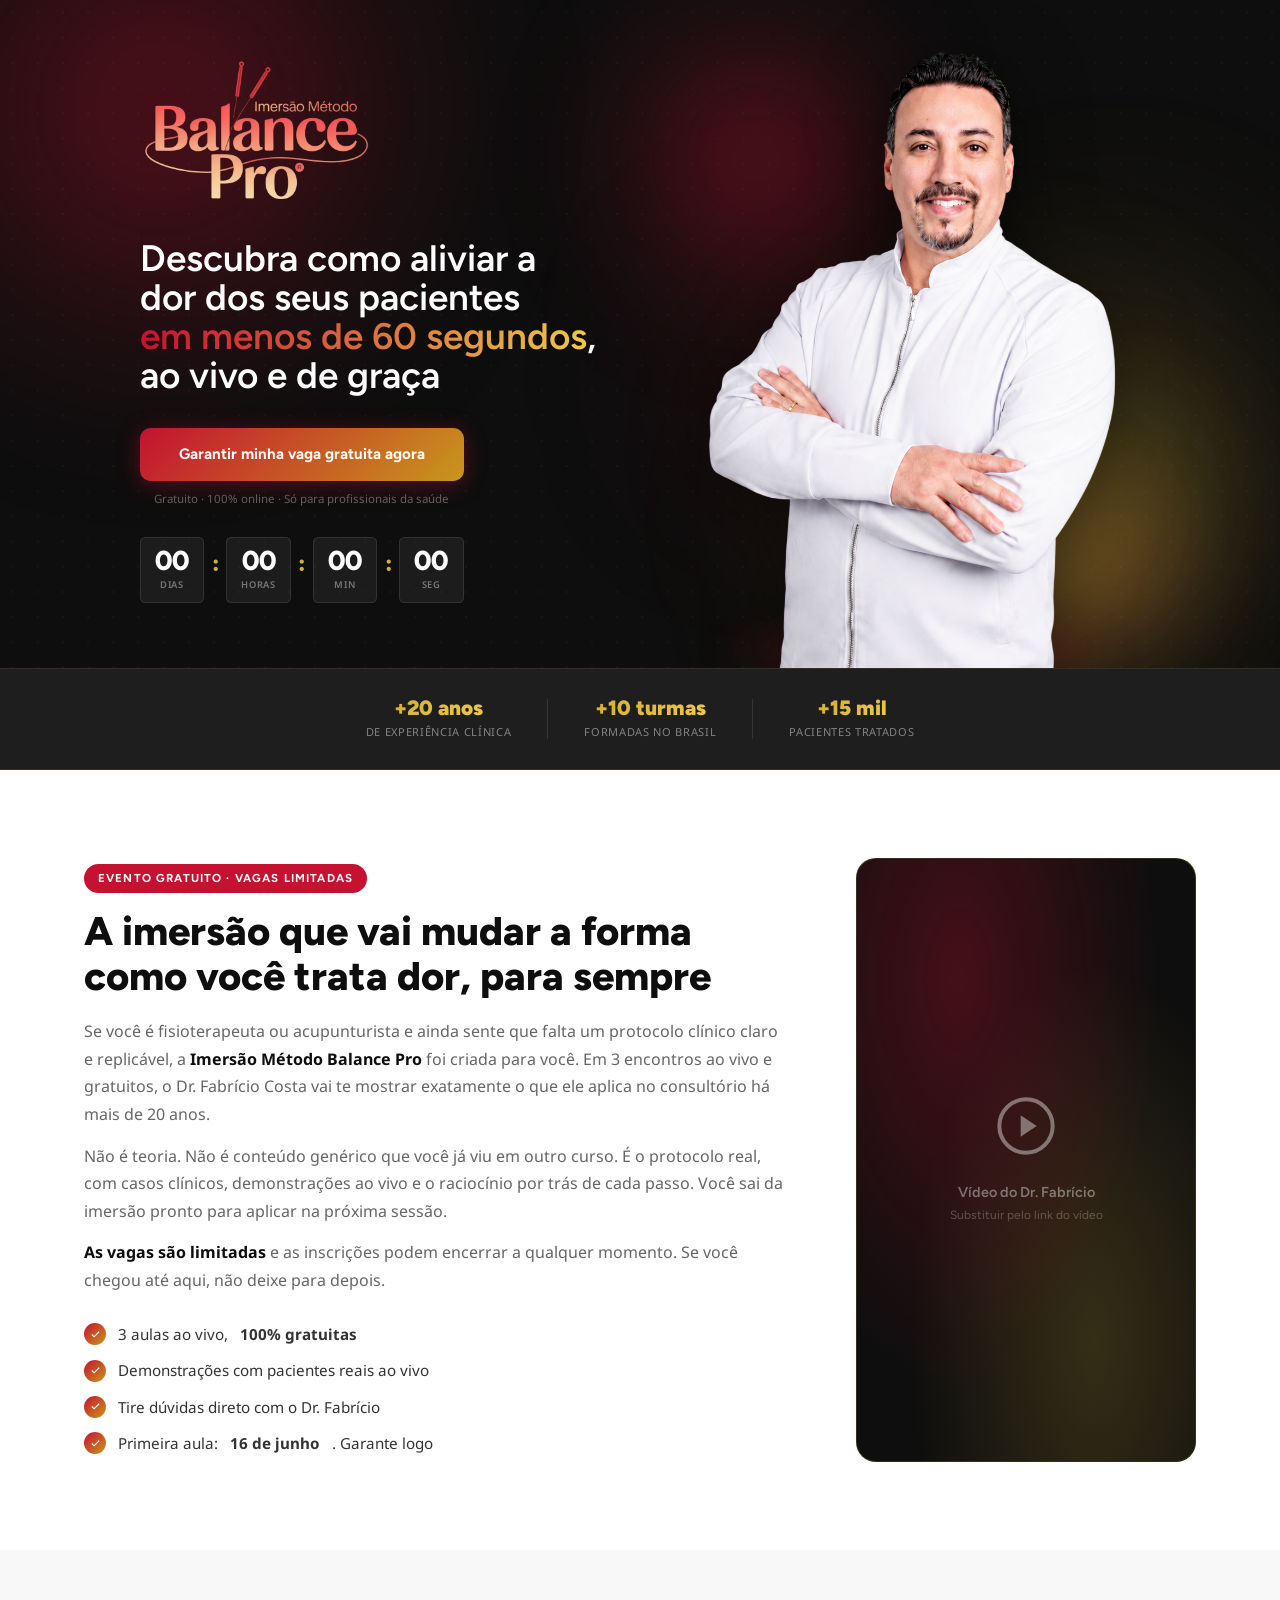
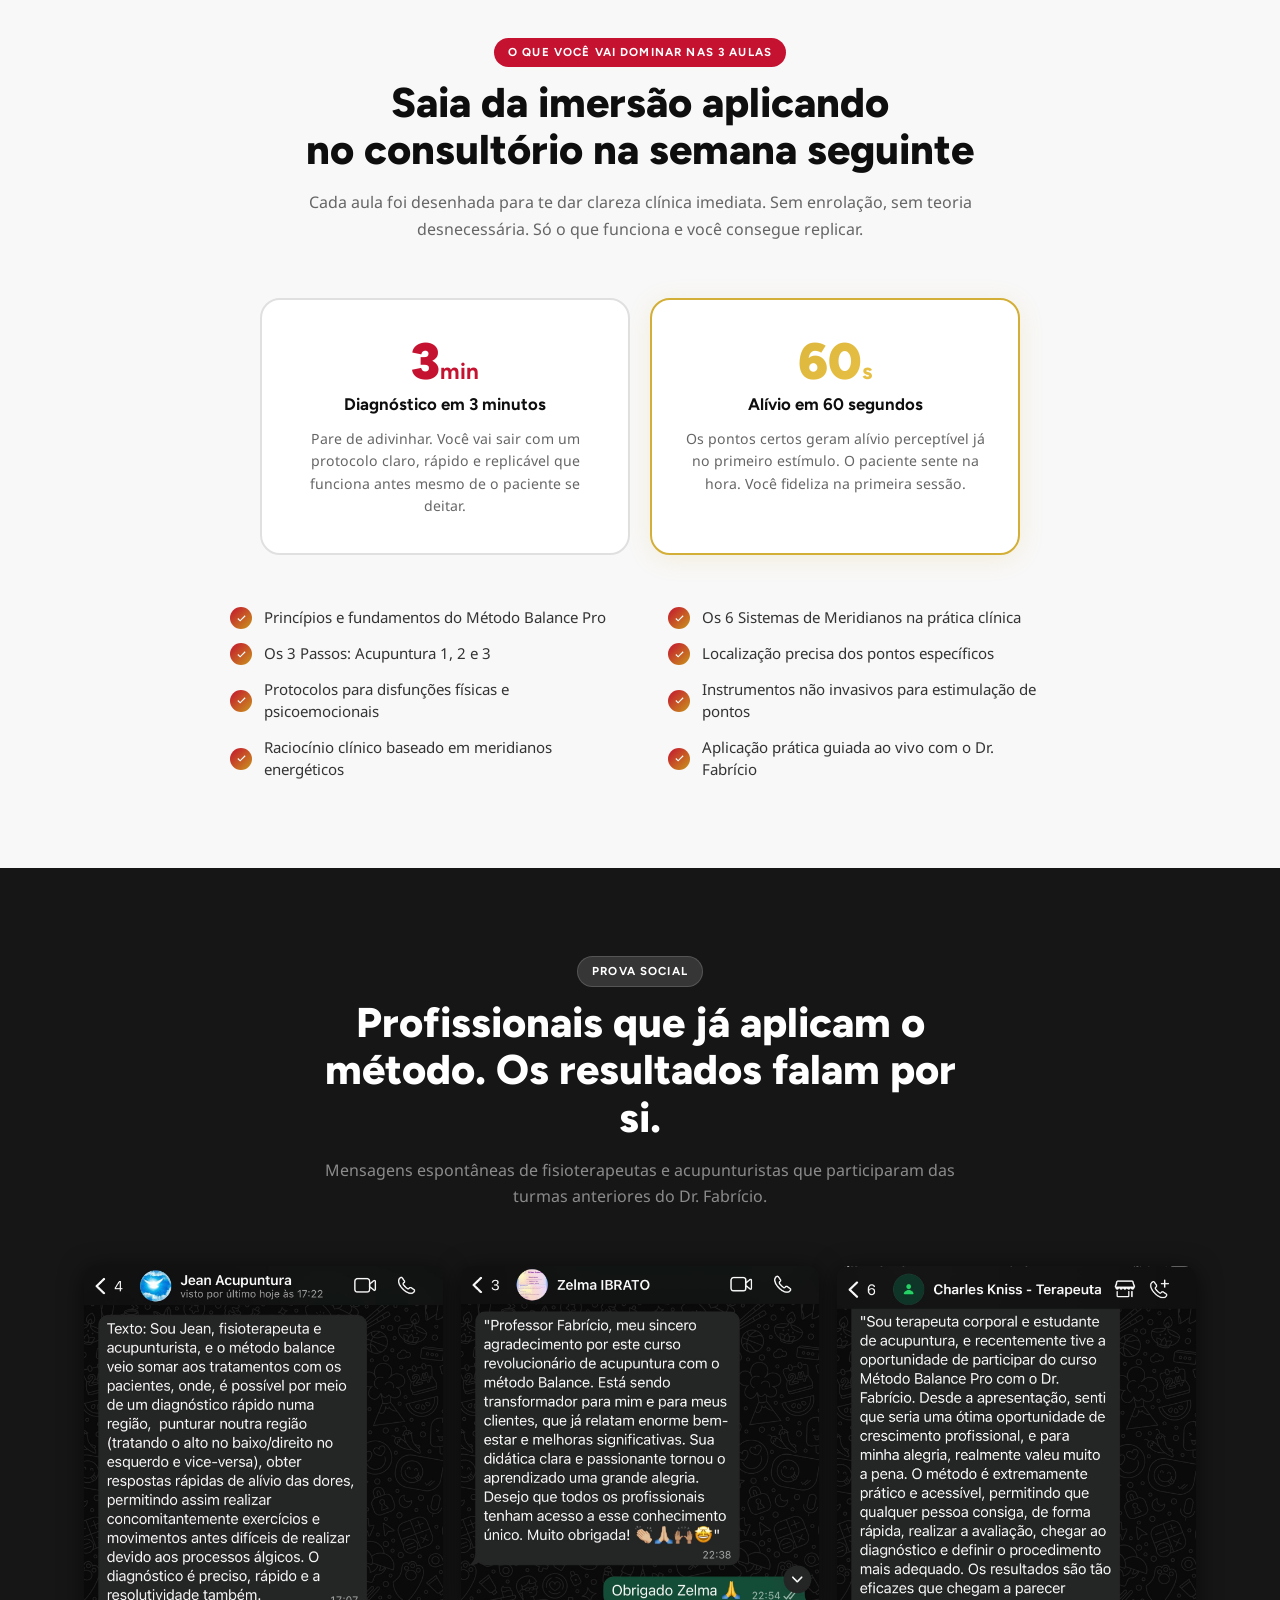
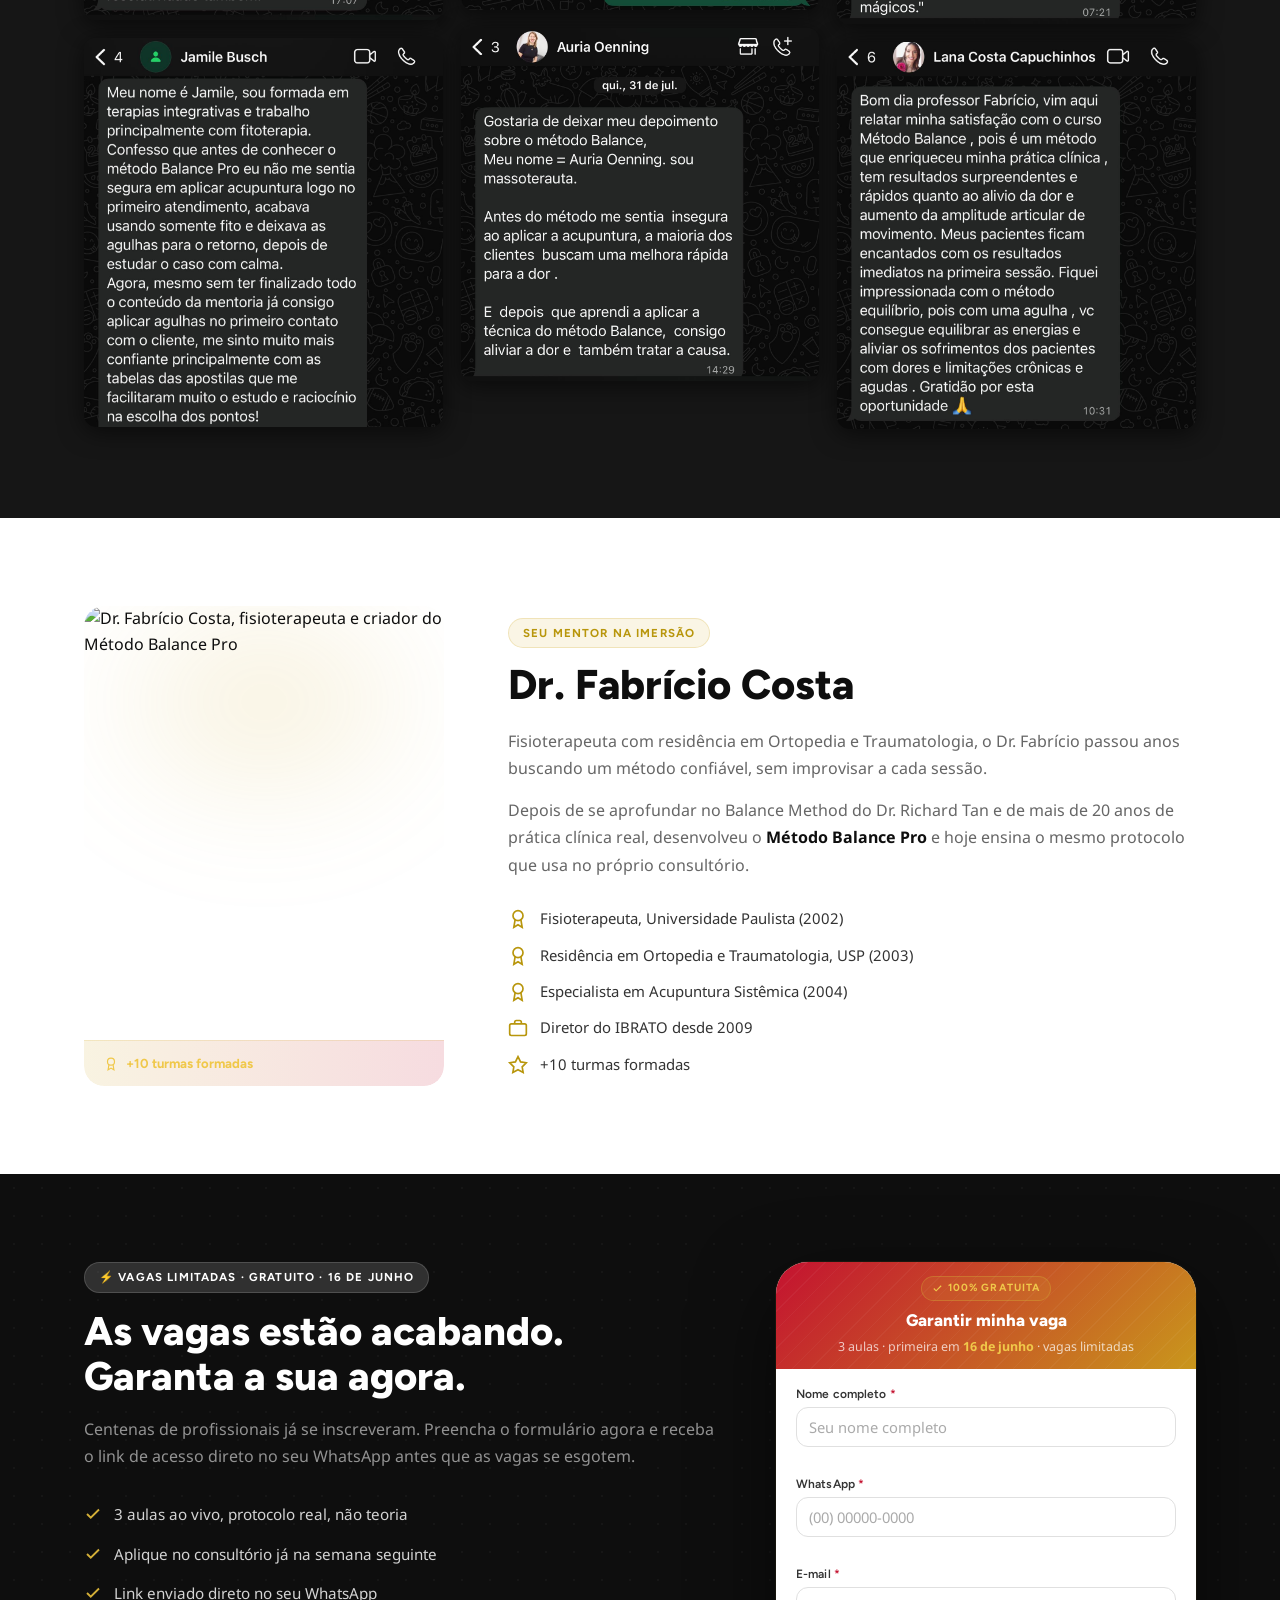
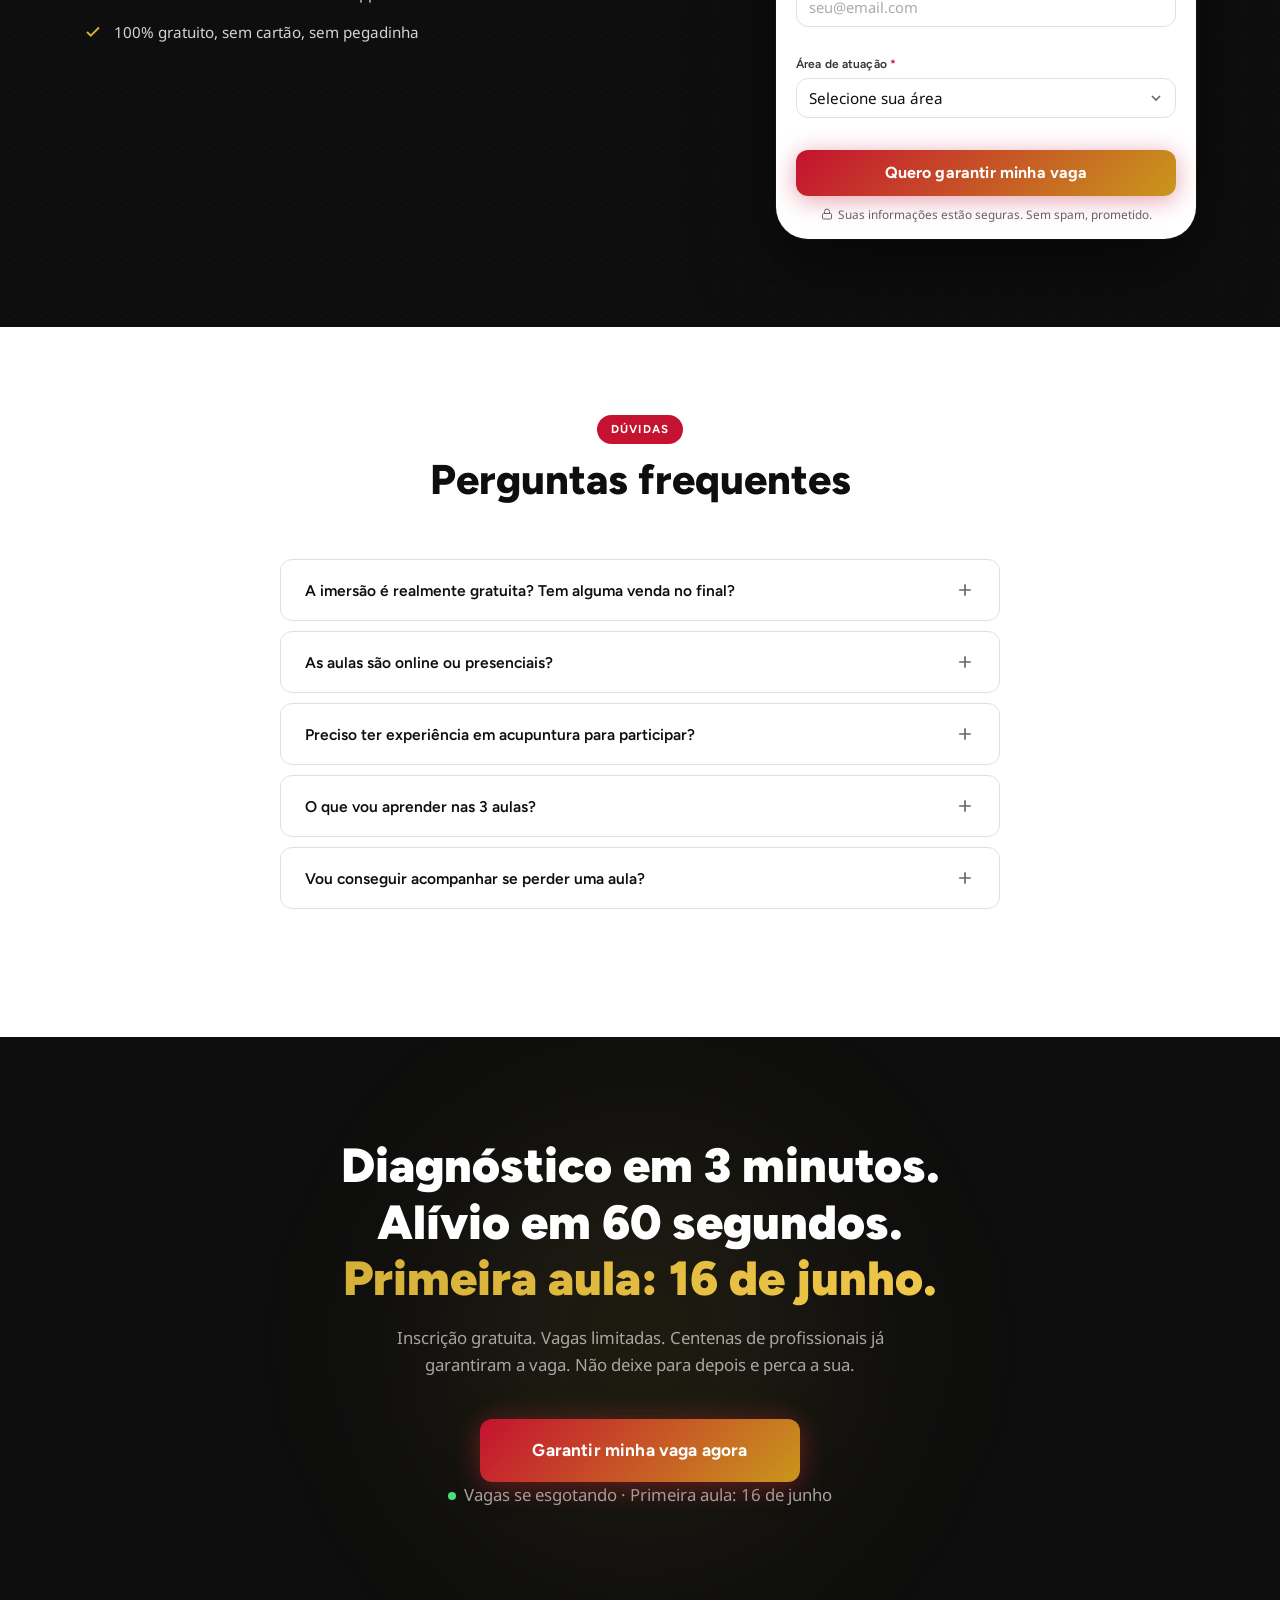
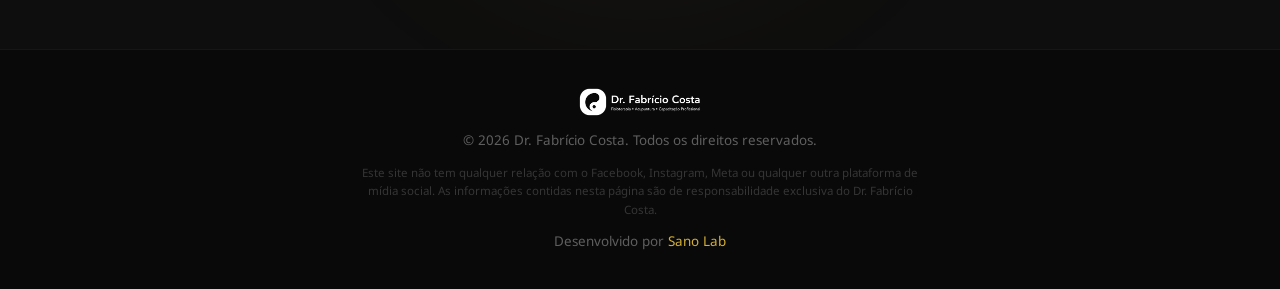
==== imersao.html @ e77707e8 "Adiciona LP da Imersão Método Balance Pro como página principal - imersao.html: LP de tráfego pago p" ====
<!DOCTYPE html>
<!-- Imersão Balance Pro — LP Tráfego Pago | Sano Lab -->
<html lang="pt-BR">
<head>
  <meta charset="UTF-8">
  <meta name="viewport" content="width=device-width, initial-scale=1.0">
  <meta name="robots" content="noindex, nofollow">
  <meta name="theme-color" content="#C41230">
  <meta name="description" content="Imersão gratuita com Dr. Fabrício Costa. 3 aulas ao vivo sobre o Método Balance Pro. Diagnóstico em 3 minutos, alívio em 60 segundos. Primeira aula: 16 de junho.">
  <link rel="icon" href="img/favicon.png" type="image/png">
  <link rel="preconnect" href="https://fonts.googleapis.com">
  <link rel="preconnect" href="https://fonts.gstatic.com" crossorigin>
  <link href="https://fonts.googleapis.com/css2?family=Figtree:ital,wght@0,300;0,400;0,500;0,600;0,700;0,800;0,900;1,800&family=Noto+Sans:wght@400;500;600&display=swap" rel="stylesheet">
  <title>Imersão Gratuita · Método Balance Pro · Dr. Fabrício Costa · A partir de 12 de Junho</title>
  <link rel="stylesheet" href="css/imersao.css">
</head>
<body>

  <a href="#im-main" class="im-skip">Pular para o conteúdo</a>

  <main id="im-main">

    <!-- ══════════════════════════════════════════
         HERO
    ══════════════════════════════════════════ -->
    <section class="im-hero" aria-label="Hero — Imersão Método Balance Pro">

      <!-- Fundo animado -->
      <div class="im-hero-blobs" aria-hidden="true">
        <div class="im-blob im-blob-red"></div>
        <div class="im-blob im-blob-gold"></div>
        <div class="im-blob im-blob-red2"></div>
        <div class="im-blob im-blob-gold2"></div>
        <div class="im-blob im-blob-spot"></div>
      </div>
      <div class="im-hero-grid" aria-hidden="true"></div>

      <div class="im-container im-hero-inner">

        <!-- ESQUERDA: Headline -->
        <div class="im-hero-content">

          <img src="img/logo-imersão.png" alt="Imersão Método Balance Pro" class="im-hero-logo">

          <h1 id="im-hero-title">
            Descubra como aliviar a dor dos seus pacientes <em>em menos de 60 segundos</em>, ao vivo e de graça
          </h1>

          <div class="im-hero-cta-group">
            <a href="#inscricao" class="im-btn-hero-cta">
              Garantir minha vaga gratuita agora
            </a>
            <p class="im-hero-microcopy">Gratuito · 100% online · Só para profissionais da saúde</p>

            <div class="im-countdown" aria-label="Contagem regressiva para a primeira aula">
<div class="im-countdown-inner">
              <div class="im-countdown-unit">
                <span class="im-countdown-num" id="cd-days">--</span>
                <span class="im-countdown-desc">dias</span>
              </div>
              <span class="im-countdown-sep" aria-hidden="true">:</span>
              <div class="im-countdown-unit">
                <span class="im-countdown-num" id="cd-hours">--</span>
                <span class="im-countdown-desc">horas</span>
              </div>
              <span class="im-countdown-sep" aria-hidden="true">:</span>
              <div class="im-countdown-unit">
                <span class="im-countdown-num" id="cd-mins">--</span>
                <span class="im-countdown-desc">min</span>
              </div>
              <span class="im-countdown-sep" aria-hidden="true">:</span>
              <div class="im-countdown-unit">
                <span class="im-countdown-num" id="cd-secs">--</span>
                <span class="im-countdown-desc">seg</span>
              </div>
            </div>
          </div>
          </div><!-- /im-hero-cta-group -->

        </div>

        <!-- DIREITA: Foto + Formulário -->
        <div class="im-hero-right">

          <div class="im-hero-cutout-wrap" aria-hidden="true">
            <div class="im-photo-orb im-photo-orb-red"></div>
            <div class="im-photo-orb im-photo-orb-gold"></div>
            <img src="img/fabricio-cutout.png" alt="" class="im-hero-cutout">
          </div>

        </div>
        <!-- /im-hero-right -->

      </div>
    </section>

    <!-- ══════════════════════════════════════════
         BARRA DE CREDENCIAIS
    ══════════════════════════════════════════ -->
    <div class="im-trust-bar" aria-label="Números do Dr. Fabrício Costa">
      <div class="im-container im-trust-inner">
        <div class="im-trust-item">
          <strong>+20 anos</strong>
          <span>de experiência clínica</span>
        </div>
        <div class="im-trust-sep" aria-hidden="true"></div>
        <div class="im-trust-item">
          <strong>+10 turmas</strong>
          <span>formadas no Brasil</span>
        </div>
        <div class="im-trust-sep" aria-hidden="true"></div>
        <div class="im-trust-item">
          <strong>+15 mil</strong>
          <span>pacientes tratados</span>
        </div>
      </div>
    </div>

    <!-- ══════════════════════════════════════════
         O QUE É A IMERSÃO
    ══════════════════════════════════════════ -->
    <section class="im-section im-about" aria-labelledby="im-about-title">
      <div class="im-container im-about-inner">

        <div class="im-about-text">
          <span class="im-tag im-tag-red">Evento gratuito · Vagas limitadas</span>
          <h2 id="im-about-title">A imersão que vai mudar a forma como você trata dor, para sempre</h2>
          <p>Se você é fisioterapeuta ou acupunturista e ainda sente que falta um protocolo clínico claro e replicável, a <strong>Imersão Método Balance Pro</strong> foi criada para você. Em 3 encontros ao vivo e gratuitos, o Dr. Fabrício Costa vai te mostrar exatamente o que ele aplica no consultório há mais de 20 anos.</p>
          <p>Não é teoria. Não é conteúdo genérico que você já viu em outro curso. É o protocolo real, com casos clínicos, demonstrações ao vivo e o raciocínio por trás de cada passo. Você sai da imersão pronto para aplicar na próxima sessão.</p>
          <p><strong>As vagas são limitadas</strong> e as inscrições podem encerrar a qualquer momento. Se você chegou até aqui, não deixe para depois.</p>

          <ul class="im-about-bullets">
            <li>
              <span class="im-check" aria-hidden="true"><svg viewBox="0 0 24 24" fill="none" stroke-width="2.5"><polyline points="20 6 9 17 4 12"/></svg></span>
              3 aulas ao vivo, <strong>100% gratuitas</strong>
            </li>
            <li>
              <span class="im-check" aria-hidden="true"><svg viewBox="0 0 24 24" fill="none" stroke-width="2.5"><polyline points="20 6 9 17 4 12"/></svg></span>
              Demonstrações com pacientes reais ao vivo
            </li>
            <li>
              <span class="im-check" aria-hidden="true"><svg viewBox="0 0 24 24" fill="none" stroke-width="2.5"><polyline points="20 6 9 17 4 12"/></svg></span>
              Tire dúvidas direto com o Dr. Fabrício
            </li>
            <li>
              <span class="im-check" aria-hidden="true"><svg viewBox="0 0 24 24" fill="none" stroke-width="2.5"><polyline points="20 6 9 17 4 12"/></svg></span>
              Primeira aula: <strong>16 de junho</strong>. Garante logo
            </li>
          </ul>
        </div>

        <div class="im-about-video-wrap">
          <div class="im-video-placeholder" aria-label="Vídeo de apresentação do Dr. Fabrício Costa">
            <div class="im-video-inner">
              <div class="im-video-icon" aria-hidden="true">
                <svg viewBox="0 0 24 24" fill="none" stroke="currentColor" stroke-width="1.5"><circle cx="12" cy="12" r="10"/><polygon points="10 8 16 12 10 16 10 8" fill="currentColor" stroke="none"/></svg>
              </div>
              <p class="im-video-label">Vídeo do Dr. Fabrício<br><span>Substituir pelo link do vídeo</span></p>
            </div>
          </div>
        </div>

      </div>
    </section>

    <!-- ══════════════════════════════════════════
         O QUE VOCÊ VAI APRENDER
    ══════════════════════════════════════════ -->
    <section class="im-section im-what" aria-labelledby="im-what-title">
      <div class="im-container">
        <div class="im-section-header">
          <span class="im-tag im-tag-red">O que você vai dominar nas 3 aulas</span>
          <h2 id="im-what-title">Saia da imersão aplicando<br>no consultório na semana seguinte</h2>
          <p>Cada aula foi desenhada para te dar clareza clínica imediata. Sem enrolação, sem teoria desnecessária. Só o que funciona e você consegue replicar.</p>
        </div>

        <div class="im-what-grid">
          <div class="im-what-card">
            <div class="im-what-num" aria-hidden="true">3<small>min</small></div>
            <h3>Diagnóstico em 3 minutos</h3>
            <p>Pare de adivinhar. Você vai sair com um protocolo claro, rápido e replicável que funciona antes mesmo de o paciente se deitar.</p>
          </div>
          <div class="im-what-card im-what-card-gold">
            <div class="im-what-num" aria-hidden="true">60<small>s</small></div>
            <h3>Alívio em 60 segundos</h3>
            <p>Os pontos certos geram alívio perceptível já no primeiro estímulo. O paciente sente na hora. Você fideliza na primeira sessão.</p>
          </div>
        </div>

        <ul class="im-what-list" aria-label="Tópicos da imersão">
          <li><span class="im-check" aria-hidden="true"><svg viewBox="0 0 24 24" fill="none" stroke-width="2.5"><polyline points="20 6 9 17 4 12"/></svg></span>Princípios e fundamentos do Método Balance Pro</li>
          <li><span class="im-check" aria-hidden="true"><svg viewBox="0 0 24 24" fill="none" stroke-width="2.5"><polyline points="20 6 9 17 4 12"/></svg></span>Os 6 Sistemas de Meridianos na prática clínica</li>
          <li><span class="im-check" aria-hidden="true"><svg viewBox="0 0 24 24" fill="none" stroke-width="2.5"><polyline points="20 6 9 17 4 12"/></svg></span>Os 3 Passos: Acupuntura 1, 2 e 3</li>
          <li><span class="im-check" aria-hidden="true"><svg viewBox="0 0 24 24" fill="none" stroke-width="2.5"><polyline points="20 6 9 17 4 12"/></svg></span>Localização precisa dos pontos específicos</li>
          <li><span class="im-check" aria-hidden="true"><svg viewBox="0 0 24 24" fill="none" stroke-width="2.5"><polyline points="20 6 9 17 4 12"/></svg></span>Protocolos para disfunções físicas e psicoemocionais</li>
          <li><span class="im-check" aria-hidden="true"><svg viewBox="0 0 24 24" fill="none" stroke-width="2.5"><polyline points="20 6 9 17 4 12"/></svg></span>Instrumentos não invasivos para estimulação de pontos</li>
          <li><span class="im-check" aria-hidden="true"><svg viewBox="0 0 24 24" fill="none" stroke-width="2.5"><polyline points="20 6 9 17 4 12"/></svg></span>Raciocínio clínico baseado em meridianos energéticos</li>
          <li><span class="im-check" aria-hidden="true"><svg viewBox="0 0 24 24" fill="none" stroke-width="2.5"><polyline points="20 6 9 17 4 12"/></svg></span>Aplicação prática guiada ao vivo com o Dr. Fabrício</li>
        </ul>
      </div>
    </section>

    <!-- ══════════════════════════════════════════
         DEPOIMENTOS WHATSAPP
    ══════════════════════════════════════════ -->
    <section class="im-section im-depos" aria-labelledby="im-depos-title">
      <div class="im-container">
        <div class="im-section-header">
          <span class="im-tag im-tag-white">Prova social</span>
          <h2 id="im-depos-title">Profissionais que já aplicam o método. Os resultados falam por si.</h2>
          <p>Mensagens espontâneas de fisioterapeutas e acupunturistas que participaram das turmas anteriores do Dr. Fabrício.</p>
        </div>

        <div class="im-depos-grid">
          <img src="depoimentos/WhatsApp%20Image%202026-04-30%20at%2001.19.04.jpeg"        alt="Depoimento de aluno do Método Balance Pro" loading="lazy">
          <img src="depoimentos/WhatsApp%20Image%202026-04-30%20at%2001.19.05.jpeg"        alt="Depoimento de aluno do Método Balance Pro" loading="lazy">
          <img src="depoimentos/WhatsApp%20Image%202026-04-30%20at%2001.19.05%20(2).jpeg" alt="Depoimento de aluno do Método Balance Pro" loading="lazy">
          <img src="depoimentos/WhatsApp%20Image%202026-04-30%20at%2001.19.06%20(1).jpeg" alt="Depoimento de aluno do Método Balance Pro" loading="lazy">
          <img src="depoimentos/WhatsApp%20Image%202026-04-30%20at%2001.19.06.jpeg"        alt="Depoimento de aluno do Método Balance Pro" loading="lazy">
          <img src="depoimentos/WhatsApp%20Image%202026-04-30%20at%2001.19.05%20(3).jpeg" alt="Depoimento de aluno do Método Balance Pro" loading="lazy">
        </div>
      </div>
    </section>

    <!-- ══════════════════════════════════════════
         MENTOR
    ══════════════════════════════════════════ -->
    <section class="im-section im-mentor" aria-labelledby="im-mentor-title">
      <div class="im-container im-mentor-inner">

        <div class="im-mentor-img-wrap">
          <div class="im-mentor-orb" aria-hidden="true"></div>
          <img src="img/sobre2.jpg" alt="Dr. Fabrício Costa, fisioterapeuta e criador do Método Balance Pro" loading="lazy" class="im-mentor-img">
          <div class="im-mentor-img-badge">
            <svg width="14" height="14" viewBox="0 0 24 24" fill="none" stroke="currentColor" stroke-width="2" aria-hidden="true"><circle cx="12" cy="8" r="6"/><path d="M15.477 12.89L17 22l-5-3-5 3 1.523-9.11"/></svg>
            +10 turmas formadas
          </div>
        </div>

        <div class="im-mentor-content">
          <span class="im-tag im-tag-gold">Seu mentor na imersão</span>
          <h2 id="im-mentor-title">Dr. Fabrício Costa</h2>
          <p>Fisioterapeuta com residência em Ortopedia e Traumatologia, o Dr. Fabrício passou anos buscando um método confiável, sem improvisar a cada sessão.</p>
          <p>Depois de se aprofundar no Balance Method do Dr. Richard Tan e de mais de 20 anos de prática clínica real, desenvolveu o <strong>Método Balance Pro</strong> e hoje ensina o mesmo protocolo que usa no próprio consultório.</p>

          <ul class="im-creds">
            <li>
              <svg viewBox="0 0 24 24" fill="none" stroke-width="2" aria-hidden="true"><circle cx="12" cy="8" r="6"/><path d="M15.477 12.89L17 22l-5-3-5 3 1.523-9.11"/></svg>
              Fisioterapeuta, Universidade Paulista (2002)
            </li>
            <li>
              <svg viewBox="0 0 24 24" fill="none" stroke-width="2" aria-hidden="true"><circle cx="12" cy="8" r="6"/><path d="M15.477 12.89L17 22l-5-3-5 3 1.523-9.11"/></svg>
              Residência em Ortopedia e Traumatologia, USP (2003)
            </li>
            <li>
              <svg viewBox="0 0 24 24" fill="none" stroke-width="2" aria-hidden="true"><circle cx="12" cy="8" r="6"/><path d="M15.477 12.89L17 22l-5-3-5 3 1.523-9.11"/></svg>
              Especialista em Acupuntura Sistêmica (2004)
            </li>
            <li>
              <svg viewBox="0 0 24 24" fill="none" stroke-width="2" aria-hidden="true"><rect x="2" y="7" width="20" height="14" rx="2"/><path d="M16 7V5a2 2 0 0 0-2-2h-4a2 2 0 0 0-2 2v2"/></svg>
              Diretor do IBRATO desde 2009
            </li>
            <li>
              <svg viewBox="0 0 24 24" fill="none" stroke-width="2" aria-hidden="true"><polygon points="12 2 15.09 8.26 22 9.27 17 14.14 18.18 21.02 12 17.77 5.82 21.02 7 14.14 2 9.27 8.91 8.26 12 2"/></svg>
              +10 turmas formadas
            </li>
          </ul>
        </div>
      </div>
    </section>

    <!-- ══════════════════════════════════════════
         FORMULÁRIO REPETIDO
    ══════════════════════════════════════════ -->
    <section class="im-section im-form-repeat" aria-labelledby="im-form2-title" id="inscricao">
      <div class="im-container im-form-repeat-inner">

        <div class="im-form-repeat-content">
          <span class="im-tag im-tag-white">⚡ Vagas limitadas · Gratuito · 16 de junho</span>
          <h2 id="im-form2-title">As vagas estão acabando. Garanta a sua agora.</h2>
          <p>Centenas de profissionais já se inscreveram. Preencha o formulário agora e receba o link de acesso direto no seu WhatsApp antes que as vagas se esgotem.</p>
          <ul class="im-repeat-bullets">
            <li>
              <svg viewBox="0 0 24 24" fill="none" stroke-width="2.5" aria-hidden="true"><polyline points="20 6 9 17 4 12"/></svg>
              3 aulas ao vivo, protocolo real, não teoria
            </li>
            <li>
              <svg viewBox="0 0 24 24" fill="none" stroke-width="2.5" aria-hidden="true"><polyline points="20 6 9 17 4 12"/></svg>
              Aplique no consultório já na semana seguinte
            </li>
            <li>
              <svg viewBox="0 0 24 24" fill="none" stroke-width="2.5" aria-hidden="true"><polyline points="20 6 9 17 4 12"/></svg>
              Link enviado direto no seu WhatsApp
            </li>
            <li>
              <svg viewBox="0 0 24 24" fill="none" stroke-width="2.5" aria-hidden="true"><polyline points="20 6 9 17 4 12"/></svg>
              100% gratuito, sem cartão, sem pegadinha
            </li>
          </ul>
        </div>

        <div class="im-form-wrap">
          <div class="im-form-card">
            <div class="im-form-card-header">
              <div class="im-form-card-ornament" aria-hidden="true"></div>
              <div class="im-free-badge">
                <svg width="11" height="11" viewBox="0 0 24 24" fill="none" stroke="currentColor" stroke-width="2.5" aria-hidden="true"><polyline points="20 6 9 17 4 12"/></svg>
                100% gratuita
              </div>
              <h2>Garantir minha vaga</h2>
              <p>3 aulas · primeira em <strong>16 de junho</strong> · vagas limitadas</p>
            </div>

            <form class="im-form" id="imersao-form-2" novalidate aria-label="Segundo formulário de inscrição">

              <div class="im-field">
                <label for="nome2">Nome completo <span class="im-required" aria-label="obrigatório">*</span></label>
                <input type="text" id="nome2" name="nome" placeholder="Seu nome completo" required autocomplete="name" aria-required="true" aria-describedby="nome2-error">
                <span class="im-field-error" id="nome2-error" role="alert" aria-live="polite"></span>
              </div>

              <div class="im-field">
                <label for="whatsapp2">WhatsApp <span class="im-required" aria-label="obrigatório">*</span></label>
                <input type="tel" id="whatsapp2" name="whatsapp" placeholder="(00) 00000-0000" required autocomplete="tel" aria-required="true" inputmode="numeric" aria-describedby="whatsapp2-error">
                <span class="im-field-error" id="whatsapp2-error" role="alert" aria-live="polite"></span>
              </div>

              <div class="im-field">
                <label for="email2">E-mail <span class="im-required" aria-label="obrigatório">*</span></label>
                <input type="email" id="email2" name="email" placeholder="seu@email.com" required autocomplete="email" aria-required="true" inputmode="email" aria-describedby="email2-error">
                <span class="im-field-error" id="email2-error" role="alert" aria-live="polite"></span>
              </div>

              <div class="im-field">
                <label for="profissao2">Área de atuação <span class="im-required" aria-label="obrigatório">*</span></label>
                <div class="im-select-wrap">
                  <select id="profissao2" name="profissao" required aria-required="true" aria-describedby="profissao2-error">
                    <option value="">Selecione sua área</option>
                    <option value="fisioterapeuta">Fisioterapeuta</option>
                    <option value="acupunturista">Acupunturista</option>
                    <option value="terapeuta">Terapeuta integrativo</option>
                    <option value="medico">Médico / Enfermeiro</option>
                    <option value="massoterapeuta">Massoterapeuta</option>
                    <option value="outro">Outro profissional de saúde</option>
                  </select>
                  <svg class="im-select-arrow" viewBox="0 0 24 24" fill="none" stroke-width="2.5" aria-hidden="true"><polyline points="6 9 12 15 18 9"/></svg>
                </div>
                <span class="im-field-error" id="profissao2-error" role="alert" aria-live="polite"></span>
              </div>

              <button type="submit" class="im-btn-submit">
                <span class="im-btn-label">Quero garantir minha vaga</span>
                <span class="im-btn-loading" aria-hidden="true" hidden>
                  <svg class="im-spinner" viewBox="0 0 24 24" fill="none" stroke-width="2.5"><circle cx="12" cy="12" r="10" stroke-opacity=".25"/><path d="M12 2a10 10 0 0 1 10 10" stroke-linecap="round"/></svg>
                  Enviando...
                </span>
              </button>

              <p class="im-form-disclaimer">
                <svg width="12" height="12" viewBox="0 0 24 24" fill="none" stroke="currentColor" stroke-width="2" aria-hidden="true"><rect x="3" y="11" width="18" height="11" rx="2"/><path d="M7 11V7a5 5 0 0 1 10 0v4"/></svg>
                Suas informações estão seguras. Sem spam, prometido.
              </p>
            </form>
          </div>
        </div>

      </div>
    </section>

    <!-- ══════════════════════════════════════════
         FAQ
    ══════════════════════════════════════════ -->
    <section class="im-section im-faq" aria-labelledby="im-faq-title">
      <div class="im-container">
        <div class="im-section-header">
          <span class="im-tag im-tag-red">Dúvidas</span>
          <h2 id="im-faq-title">Perguntas frequentes</h2>
        </div>

        <div class="im-faq-list">

          <div class="im-faq-item">
            <button class="im-faq-q" aria-expanded="false">
              A imersão é realmente gratuita? Tem alguma venda no final?
              <svg viewBox="0 0 24 24" fill="none" stroke-width="2" aria-hidden="true"><line x1="12" y1="5" x2="12" y2="19"/><line x1="5" y1="12" x2="19" y2="12"/></svg>
            </button>
            <div class="im-faq-a">
              <p>Sim, 100% gratuita, sem nenhum custo. São 3 aulas ao vivo com o Dr. Fabrício Costa, nos dias 16, 23 e 25 de junho. Após preencher o formulário, você recebe o link de acesso direto no WhatsApp. As vagas são limitadas, então garante logo a sua.</p>
            </div>
          </div>

          <div class="im-faq-item">
            <button class="im-faq-q" aria-expanded="false">
              As aulas são online ou presenciais?
              <svg viewBox="0 0 24 24" fill="none" stroke-width="2" aria-hidden="true"><line x1="12" y1="5" x2="12" y2="19"/><line x1="5" y1="12" x2="19" y2="12"/></svg>
            </button>
            <div class="im-faq-a">
              <p>Online e ao vivo. Você participa de qualquer lugar do Brasil pelo celular ou computador. O link de cada aula é enviado pelo WhatsApp antes do início, por isso pedimos o número no formulário.</p>
            </div>
          </div>

          <div class="im-faq-item">
            <button class="im-faq-q" aria-expanded="false">
              Preciso ter experiência em acupuntura para participar?
              <svg viewBox="0 0 24 24" fill="none" stroke-width="2" aria-hidden="true"><line x1="12" y1="5" x2="12" y2="19"/><line x1="5" y1="12" x2="19" y2="12"/></svg>
            </button>
            <div class="im-faq-a">
              <p>A imersão é voltada para profissionais de saúde com alguma base em acupuntura ou terapias integrativas. Em dúvida, preencha o formulário e o Dr. Fabrício avalia o seu perfil pelo WhatsApp.</p>
            </div>
          </div>

          <div class="im-faq-item">
            <button class="im-faq-q" aria-expanded="false">
              O que vou aprender nas 3 aulas?
              <svg viewBox="0 0 24 24" fill="none" stroke-width="2" aria-hidden="true"><line x1="12" y1="5" x2="12" y2="19"/><line x1="5" y1="12" x2="19" y2="12"/></svg>
            </button>
            <div class="im-faq-a">
              <p>O Dr. Fabrício vai apresentar ao vivo os fundamentos do Método Balance Pro: como diagnosticar em menos de 3 minutos, estimular os "pontos vivos" para gerar alívio imediato da dor, e o raciocínio clínico por trás de cada protocolo. Conteúdo prático, direto e aplicável no consultório.</p>
            </div>
          </div>

          <div class="im-faq-item">
            <button class="im-faq-q" aria-expanded="false">
              Vou conseguir acompanhar se perder uma aula?
              <svg viewBox="0 0 24 24" fill="none" stroke-width="2" aria-hidden="true"><line x1="12" y1="5" x2="12" y2="19"/><line x1="5" y1="12" x2="19" y2="12"/></svg>
            </button>
            <div class="im-faq-a">
              <p>As aulas têm sequência e cada uma aprofunda a anterior. Recomendamos participar de todas ao vivo para aproveitar ao máximo. Dito isso, mesmo quem participar de só uma já sai com aprendizado aplicável. O ideal é garantir a vaga logo e bloquear as datas na agenda agora.</p>
            </div>
          </div>

        </div>

      </div>
    </section>

    <!-- ══════════════════════════════════════════
         CTA FINAL
    ══════════════════════════════════════════ -->
    <section class="im-cta-final" aria-labelledby="im-cta-title">
      <div class="im-cta-blobs" aria-hidden="true">
        <div class="im-blob im-blob-gold-cta"></div>
      </div>
      <div class="im-container im-cta-inner">
        <h2 id="im-cta-title">Diagnóstico em 3 minutos.<br>Alívio em 60 segundos.<br><em>Primeira aula: 16 de junho.</em></h2>
        <p>Inscrição gratuita. Vagas limitadas. Centenas de profissionais já garantiram a vaga. Não deixe para depois e perca a sua.</p>
        <a href="#inscricao" class="im-btn-cta">Garantir minha vaga agora</a>
        <p class="im-cta-sub">
          <span class="im-dot" aria-hidden="true"></span>
          Vagas se esgotando · Primeira aula: 16 de junho
        </p>
      </div>
    </section>

  </main>

  <!-- ── FOOTER ── -->
  <footer class="im-footer" role="contentinfo">
    <div class="im-container im-footer-inner">
      <img src="img/logo.png" alt="Dr. Fabrício Costa" class="im-logo im-logo-footer">
      <p>© 2026 Dr. Fabrício Costa. Todos os direitos reservados.</p>
      <p class="im-footer-disclaimer">Este site não tem qualquer relação com o Facebook, Instagram, Meta ou qualquer outra plataforma de mídia social. As informações contidas nesta página são de responsabilidade exclusiva do Dr. Fabrício Costa.</p>
      <p>Desenvolvido por <a href="https://sanolab.com.br" target="_blank" rel="noopener">Sano Lab</a></p>
    </div>
  </footer>


  <script src="js/imersao.js"></script>
</body>
</html>
---- css/imersao.css ----
/* =========================================================
   LP Imersão Balance Pro — Dr. Fabrício Costa | Sano Lab
   ========================================================= */

@import url('https://fonts.googleapis.com/css2?family=Figtree:ital,wght@0,300;0,400;0,500;0,600;0,700;0,800;0,900;1,800&family=Noto+Sans:wght@400;500;600&display=swap');

/* ── Tokens ── */
:root {
  --red:         #C41230;
  --red-dark:    #9B0E26;
  --red-light:   #F5E6E9;

  --gold:        #D4AF37;
  --gold-dark:   #B8960C;
  --gold-bright: #F0C84A;
  --gold-light:  rgba(212,175,55,.13);
  --gold-mid:    rgba(212,175,55,.28);

  --grad-rg:       linear-gradient(135deg, var(--red) 0%, #C9971C 100%);
  --grad-rg-hover: linear-gradient(135deg, var(--red-dark) 0%, var(--gold-dark) 100%);
  --grad-gold:     linear-gradient(135deg, var(--gold) 0%, var(--gold-bright) 100%);

  --white:      #FFFFFF;
  --off-white:  #F8F8F8;
  --dark:       #0E0E0E;
  --dark-2:     #161616;
  --dark-3:     #1E1E1E;
  --gray-dark:  #333333;
  --gray:       #666666;
  --gray-light: #EBEBEB;
  --border:     #E0E0E0;

  --ff-head: 'Figtree', sans-serif;
  --ff-body: 'Noto Sans', sans-serif;

  --shadow-sm:   0 2px 8px rgba(0,0,0,.08);
  --shadow-md:   0 4px 24px rgba(0,0,0,.16);
  --shadow-lg:   0 8px 48px rgba(0,0,0,.28);
  --shadow-red:  0 4px 24px rgba(196,18,48,.4);
  --shadow-gold: 0 4px 24px rgba(212,175,55,.3);

  --radius-sm: 6px;
  --radius-md: 12px;
  --radius-lg: 20px;
  --radius-xl: 32px;

  --transition: .25s ease;
  --max-w: 1160px;
}

/* ── Reset ── */
*, *::before, *::after { box-sizing: border-box; margin: 0; padding: 0; }
html { scroll-behavior: smooth; }
body {
  font-family: var(--ff-body);
  font-size: 1rem;
  line-height: 1.6;
  color: var(--dark);
  background: var(--white);
  -webkit-font-smoothing: antialiased;
}
img    { display: block; max-width: 100%; height: auto; }
a      { color: inherit; text-decoration: none; }
ul     { list-style: none; }
button { cursor: pointer; font-family: inherit; }
strong { font-weight: 700; }

/* ── Container ── */
.im-container { max-width: var(--max-w); margin: 0 auto; padding: 0 24px; }

/* ── Section ── */
.im-section { padding: 88px 0; }

/* ── Section header ── */
.im-section-header {
  text-align: center;
  max-width: 680px;
  margin: 0 auto 56px;
}
.im-section-header h2 {
  font-family: var(--ff-head);
  font-size: clamp(1.9rem, 4vw, 2.6rem);
  font-weight: 800;
  line-height: 1.14;
  margin: 12px 0 16px;
  color: var(--dark);
}
.im-section-header p { color: var(--gray); font-size: 1rem; line-height: 1.65; }

/* ── Tags ── */
.im-tag {
  display: inline-flex;
  align-items: center;
  gap: 6px;
  font-family: var(--ff-head);
  font-size: .72rem;
  font-weight: 700;
  letter-spacing: .1em;
  text-transform: uppercase;
  padding: 5px 14px;
  border-radius: 100px;
  background: var(--red-light);
  color: var(--red);
}
.im-tag-red   { background: var(--red);          color: var(--white); }
.im-tag-white { background: rgba(255,255,255,.14); color: var(--white); border: 1px solid rgba(255,255,255,.15); }
.im-tag-gold  { background: var(--gold-light);   color: var(--gold-dark); border: 1px solid rgba(212,175,55,.25); }

/* ── Skip link ── */
.im-skip {
  position: absolute; top: -100%; left: 0; z-index: 9999;
  background: var(--red); color: var(--white);
  padding: 12px 20px; font-family: var(--ff-head); font-weight: 700; font-size: .9rem;
  border-radius: 0 0 var(--radius-sm) 0; transition: top .15s ease;
}
.im-skip:focus { top: 0; }

/* ── Dot animado ── */
.im-dot {
  display: inline-block;
  width: 8px; height: 8px;
  border-radius: 50%;
  background: #4ade80;
  margin-right: 6px;
  vertical-align: middle;
  animation: im-pulse 1.8s ease-in-out infinite;
}
@keyframes im-pulse {
  0%, 100% { opacity: 1;   transform: scale(1); }
  50%       { opacity: .4; transform: scale(1.5); }
}

/* ── Check icon ── */
.im-check {
  display: inline-flex; align-items: center; justify-content: center;
  width: 22px; height: 22px;
  background: var(--grad-rg);
  border-radius: 50%;
  flex-shrink: 0;
}
.im-check svg { width: 11px; height: 11px; stroke: var(--white); }

/* ══════════════════════════════════════════
   HEADER
══════════════════════════════════════════ */
.im-header {
  background: var(--dark);
  padding: 13px 24px;
  border-bottom: 1px solid rgba(255,255,255,.06);
  position: sticky;
  top: 0;
  z-index: 100;
  backdrop-filter: blur(12px);
}
.im-header-inner {
  display: flex;
  align-items: center;
  justify-content: space-between;
  gap: 16px;
}
.im-logo { height: 38px; width: auto; }
.im-logo-footer { height: 32px; filter: brightness(0) invert(1); }
.im-header-right {
  display: flex;
  align-items: center;
  gap: 14px;
}
.im-header-date {
  font-family: var(--ff-head);
  font-size: .8rem;
  color: rgba(255,255,255,.6);
  display: flex;
  align-items: center;
  gap: 6px;
}
.im-header-date svg { stroke: var(--gold); flex-shrink: 0; }
.im-header-date strong { color: var(--gold-bright); }
.im-header-sep { width: 1px; height: 16px; background: rgba(255,255,255,.12); }
.im-header-badge {
  font-family: var(--ff-head);
  font-size: .78rem;
  font-weight: 600;
  color: rgba(255,255,255,.5);
  display: flex;
  align-items: center;
}

/* ══════════════════════════════════════════
   HERO
══════════════════════════════════════════ */
.im-hero {
  background: var(--dark);
  padding: 6px 0 0;
  position: relative;
  overflow: hidden;
  zoom: 0.9;
}

/* Fundo animado: blobs */
.im-hero-blobs { position: absolute; inset: 0; pointer-events: none; overflow: hidden; }
.im-blob { position: absolute; border-radius: 50%; filter: blur(100px); }

.im-blob-red {
  width: 640px; height: 640px;
  background: radial-gradient(circle, rgba(196,18,48,.48) 0%, transparent 70%);
  top: -200px; left: -140px;
  animation: blob-1 14s ease-in-out infinite;
}
.im-blob-gold {
  width: 500px; height: 500px;
  background: radial-gradient(circle, rgba(212,175,55,.32) 0%, transparent 70%);
  bottom: -80px; right: 60px;
  animation: blob-2 18s ease-in-out infinite;
}
.im-blob-red2 {
  width: 320px; height: 320px;
  background: radial-gradient(circle, rgba(196,18,48,.22) 0%, transparent 70%);
  top: 35%; right: 380px;
  animation: blob-3 11s ease-in-out infinite;
}
/* blob dourado atrás da figura */
.im-blob-gold2 {
  width: 480px; height: 600px;
  background: radial-gradient(ellipse, rgba(212,175,55,.22) 0%, transparent 65%);
  bottom: -60px; right: -60px;
  animation: blob-2 16s ease-in-out infinite reverse;
}
/* spotlight na base da figura */
.im-blob-spot {
  width: 360px; height: 200px;
  background: radial-gradient(ellipse, rgba(212,175,55,.3) 0%, rgba(196,18,48,.15) 50%, transparent 70%);
  bottom: 0; right: 80px;
  filter: blur(50px) !important;
  animation: blob-3 9s ease-in-out infinite;
}

@keyframes blob-1 {
  0%, 100% { transform: translate(0, 0) scale(1); }
  33%       { transform: translate(80px, 60px) scale(1.12); }
  66%       { transform: translate(-50px, 90px) scale(.9); }
}
@keyframes blob-2 {
  0%, 100% { transform: translate(0, 0) scale(1); }
  40%       { transform: translate(-90px, -70px) scale(1.2); }
  70%       { transform: translate(60px, -30px) scale(.88); }
}
@keyframes blob-3 {
  0%, 100% { transform: translate(0, 0); }
  50%       { transform: translate(-70px, 50px); }
}

/* Grid texture */
.im-hero-grid {
  position: absolute; inset: 0; pointer-events: none;
  background-image: radial-gradient(rgba(255,255,255,.035) 1px, transparent 1px);
  background-size: 28px 28px;
}

/* ── Hero inner ── */
.im-hero-inner {
  position: relative;
  z-index: 1;
  display: grid;
  grid-template-columns: 1fr 620px;
  gap: 48px;
  align-items: start;
}

/* Conteúdo esquerdo */
.im-hero-content { display: flex; flex-direction: column; padding-top: 52px; padding-bottom: 32px; }

/* Logo no hero */
.im-hero-logo {
  width: 260px;
  height: auto;
  display: block;
  margin-bottom: 32px;
}

/* Second hero */
.im-second-hero {
  background: var(--dark);
  padding: 56px 0 64px;
  text-align: center;
  position: relative;
  overflow: hidden;
}
.im-second-hero .im-container {
  display: flex;
  flex-direction: column;
  align-items: center;
}
.im-second-hero h1 {
  font-family: var(--ff-head);
  font-size: clamp(2rem, 3.6vw, 3.2rem);
  font-weight: 900;
  line-height: 1.1;
  color: var(--white);
  max-width: 820px;
  margin: 0 auto 40px;
}
.im-second-hero h1 em {
  font-style: normal;
  background: linear-gradient(90deg, var(--red) 0%, var(--gold-bright) 100%);
  -webkit-background-clip: text;
  background-clip: text;
  -webkit-text-fill-color: transparent;
}
.im-second-hero .im-countdown { margin-bottom: 32px; }
.im-second-hero .im-btn-hero-cta { margin-top: 0; }
.im-second-hero .im-date-chip { align-self: center; }

/* Chip de data */
.im-date-chip {
  display: inline-flex;
  align-items: center;
  gap: 7px;
  font-family: var(--ff-head);
  font-size: .8rem;
  font-weight: 600;
  color: var(--gold-bright);
  background: rgba(212,175,55,.1);
  border: 1px solid rgba(212,175,55,.28);
  border-radius: 100px;
  padding: 6px 14px;
  margin-bottom: 28px;
  align-self: flex-start;
}
.im-date-chip svg { stroke: var(--gold-bright); flex-shrink: 0; }
.im-date-chip strong { color: var(--white); }

.im-hero-content .im-tag { align-self: flex-start; margin-bottom: 20px; }

.im-hero-content h1 {
  font-family: var(--ff-head);
  font-size: clamp(2rem, 3.2vw, 2.8rem);
  font-weight: 600;
  line-height: 1.06;
  color: var(--white);
  margin-bottom: 36px;
}
.im-hero-content h1 em {
  font-style: normal;
  white-space: nowrap;
  background: linear-gradient(90deg, var(--red) 0%, var(--gold-bright) 100%);
  -webkit-background-clip: text;
  background-clip: text;
  -webkit-text-fill-color: transparent;
}

.im-hero-sub {
  font-size: 1.1rem;
  color: rgba(255,255,255,.62);
  line-height: 1.6;
  margin-top: 16px;
  margin-bottom: 0;
  max-width: 460px;
}

.im-hero-bullets { display: flex; flex-direction: column; gap: 13px; }
.im-hero-bullets li {
  display: flex;
  align-items: center;
  gap: 12px;
  color: rgba(255,255,255,.82);
  font-size: .97rem;
  line-height: 1.4;
}
.im-hero-bullets li strong { color: var(--white); }

.im-hero-cta-group {
  display: inline-flex;
  flex-direction: column;
  align-items: stretch;
  width: fit-content;
}
.im-hero-cta-group .im-btn-hero-cta {
  width: 100%;
  white-space: normal;
  text-align: center;
}

.im-hero-microcopy {
  font-size: .8rem;
  color: rgba(255,255,255,.35);
  margin-top: 10px;
  text-align: center;
}

.im-countdown {
  margin-top: 32px;
  margin-bottom: 28px;
}
.im-countdown-label {
  font-size: 1.05rem;
  font-weight: 400;
  letter-spacing: 0;
  text-transform: none;
  color: rgba(255,255,255,.5);
  margin-bottom: 10px;
}
.im-countdown-inner {
  display: flex;
  align-items: center;
  gap: 8px;
}
.im-countdown-unit {
  display: flex;
  flex-direction: column;
  align-items: center;
  background: rgba(255,255,255,.06);
  border: 1px solid rgba(255,255,255,.1);
  border-radius: var(--radius-sm);
  padding: 10px 16px;
  min-width: 64px;
}
.im-countdown-num {
  font-family: var(--ff-head);
  font-size: 1.9rem;
  font-weight: 800;
  line-height: 1;
  color: var(--white);
  font-variant-numeric: tabular-nums;
}
.im-countdown-desc {
  font-size: .65rem;
  font-weight: 600;
  letter-spacing: .08em;
  text-transform: uppercase;
  color: rgba(255,255,255,.4);
  margin-top: 4px;
}
.im-countdown-sep {
  font-family: var(--ff-head);
  font-size: 1.6rem;
  font-weight: 800;
  color: var(--gold);
  line-height: 1;
  margin-bottom: 14px;
}

.im-btn-hero-cta {
  display: block;
  width: fit-content;
  margin-top: 0;
  padding: 16px 40px;
  background: var(--grad-rg);
  color: var(--white);
  font-family: var(--ff-head);
  font-size: 1.05rem;
  font-weight: 700;
  text-align: center;
  border-radius: var(--radius-md);
  box-shadow: var(--shadow-red);
  position: relative;
  overflow: hidden;
  transition: opacity var(--transition), transform var(--transition);
  touch-action: manipulation;
}
.im-btn-hero-cta::after {
  content: '';
  position: absolute;
  inset: 0;
  background: linear-gradient(90deg, transparent 0%, rgba(255,255,255,.22) 50%, transparent 100%);
  transform: translateX(-100%);
  animation: shimmer 3s ease infinite;
}
.im-btn-hero-cta:hover { opacity: .9; transform: translateY(-2px); }

/* Direita: foto cutout */
.im-hero-right { align-self: end; }

.im-hero-cutout-wrap {
  position: relative;
}

.im-photo-orb {
  position: absolute;
  border-radius: 50%;
  filter: blur(70px);
  pointer-events: none;
}
.im-photo-orb-red {
  width: 420px; height: 420px;
  background: radial-gradient(circle, rgba(196,18,48,.55) 0%, transparent 60%);
  top: -40px; left: -80px;
  animation: orb-pulse-r 6s ease-in-out infinite;
}
.im-photo-orb-gold {
  width: 360px; height: 360px;
  background: radial-gradient(circle, rgba(212,175,55,.42) 0%, transparent 60%);
  bottom: -20px; right: -60px;
  animation: orb-pulse-g 8s ease-in-out infinite;
}
@keyframes orb-pulse-r {
  0%, 100% { transform: scale(1) translate(0, 0); opacity: .8; }
  50%       { transform: scale(1.2) translate(20px, 10px); opacity: 1; }
}
@keyframes orb-pulse-g {
  0%, 100% { transform: scale(1) translate(0, 0); opacity: .7; }
  50%       { transform: scale(1.15) translate(-15px, -10px); opacity: 1; }
}

/* ground glow — elipse na base da figura */
.im-hero-cutout-wrap::after {
  content: '';
  position: absolute;
  bottom: -10px;
  left: 50%;
  transform: translateX(-50%);
  width: 75%;
  height: 60px;
  background: radial-gradient(ellipse, rgba(212,175,55,.55) 0%, rgba(196,18,48,.3) 40%, transparent 70%);
  filter: blur(18px);
  z-index: 0;
  pointer-events: none;
  animation: orb-pulse-g 5s ease-in-out infinite;
}

.im-hero-cutout {
  position: relative;
  z-index: 1;
  width: 100%;
  height: auto;
  display: block;
  /* camadas: contorno dourado fino → brilho médio → halo externo vermelho */
  filter: drop-shadow(0 16px 40px rgba(0,0,0,.5));
}

/* Form card */
.im-form-wrap { display: flex; flex-direction: column; gap: 10px; }

.im-form-card {
  background: var(--white);
  border-radius: 0 0 var(--radius-xl) var(--radius-xl);
  overflow: hidden;
  box-shadow: 0 28px 80px rgba(0,0,0,.55), 0 0 0 1px rgba(212,175,55,.08);
}

.im-form-card-header {
  background: var(--grad-rg);
  padding: 14px 22px 12px;
  text-align: center;
  position: relative;
  overflow: hidden;
}
.im-form-card-ornament {
  position: absolute;
  inset: 0;
  background: repeating-linear-gradient(
    -45deg,
    transparent,
    transparent 12px,
    rgba(255,255,255,.04) 12px,
    rgba(255,255,255,.04) 13px
  );
  pointer-events: none;
}
.im-form-card-header h2 {
  position: relative;
  font-family: var(--ff-head);
  font-size: 1.05rem;
  font-weight: 800;
  color: var(--white);
  margin-bottom: 3px;
}
.im-form-card-header p {
  position: relative;
  font-size: .78rem;
  color: rgba(255,255,255,.72);
}
.im-form-card-header p strong { color: var(--gold-bright); }

/* Free badge */
.im-free-badge {
  display: inline-flex;
  align-items: center;
  gap: 5px;
  background: var(--gold-light);
  border: 1px solid rgba(212,175,55,.35);
  color: var(--gold-bright);
  font-family: var(--ff-head);
  font-size: .65rem;
  font-weight: 700;
  letter-spacing: .1em;
  text-transform: uppercase;
  padding: 3px 10px;
  border-radius: 100px;
  position: relative;
  margin-bottom: 6px;
}

/* Form campos */
.im-form { padding: 16px 20px; display: flex; flex-direction: column; gap: 10px; }

.im-field { display: flex; flex-direction: column; gap: 3px; }
.im-field label {
  font-family: var(--ff-head);
  font-size: .75rem;
  font-weight: 600;
  color: var(--gray-dark);
  letter-spacing: .01em;
}
.im-required { color: var(--red); }
.im-field input,
.im-field select {
  width: 100%;
  height: 40px;
  padding: 0 12px;
  border: 1.5px solid var(--border);
  border-radius: var(--radius-md);
  font-family: var(--ff-body);
  font-size: .95rem;
  color: var(--dark);
  background: var(--white);
  transition: border-color var(--transition), box-shadow var(--transition);
  outline: none;
  -webkit-appearance: none;
  appearance: none;
}
.im-field input:focus,
.im-field select:focus {
  border-color: var(--gold-dark);
  box-shadow: 0 0 0 3px rgba(212,175,55,.18);
}
.im-field input.is-invalid,
.im-field select.is-invalid { border-color: #DC2626; }
.im-field input.is-valid,
.im-field select.is-valid   { border-color: #16a34a; }
.im-field input::placeholder { color: #aaa; font-size: .92rem; }
.im-field-error {
  font-size: .78rem;
  color: #DC2626;
  min-height: 1.2em;
  font-family: var(--ff-head);
}

.im-select-wrap { position: relative; }
.im-select-wrap select { padding-right: 38px; cursor: pointer; }
.im-select-arrow {
  position: absolute; right: 12px; top: 50%; transform: translateY(-50%);
  width: 16px; height: 16px; stroke: var(--gray); pointer-events: none;
}

/* Botão submit */
.im-btn-submit {
  width: 100%; height: 46px;
  background: var(--grad-rg);
  color: var(--white);
  border: none;
  border-radius: var(--radius-md);
  font-family: var(--ff-head);
  font-size: 1rem;
  font-weight: 700;
  letter-spacing: .01em;
  display: flex; align-items: center; justify-content: center; gap: 8px;
  box-shadow: var(--shadow-red);
  transition: opacity var(--transition), transform var(--transition), box-shadow var(--transition);
  cursor: pointer;
  margin-top: 4px;
  position: relative;
  overflow: hidden;
  touch-action: manipulation;
}
.im-btn-submit::after {
  content: '';
  position: absolute; inset: 0;
  background: linear-gradient(90deg, transparent 0%, rgba(255,255,255,.22) 50%, transparent 100%);
  transform: translateX(-100%);
  animation: shimmer 3s ease infinite;
}
@keyframes shimmer {
  0%  { transform: translateX(-100%); }
  55% { transform: translateX(100%); }
  100%{ transform: translateX(100%); }
}
.im-btn-submit:hover { opacity: .9; transform: translateY(-2px); box-shadow: 0 6px 28px rgba(196,18,48,.5); }
.im-btn-submit:focus-visible { outline: 3px solid var(--gold); outline-offset: 3px; }
.im-btn-submit:disabled { opacity: .65; cursor: not-allowed; transform: none; }

.im-btn-loading:not([hidden]) { display: flex; align-items: center; gap: 8px; }
.im-spinner { width: 18px; height: 18px; stroke: var(--white); animation: im-spin .7s linear infinite; }
@keyframes im-spin { to { transform: rotate(360deg); } }

.im-form-disclaimer {
  font-size: .74rem;
  color: var(--gray);
  text-align: center;
  display: flex; align-items: center; justify-content: center; gap: 5px;
  line-height: 1.5;
}
.im-form-disclaimer svg { stroke: var(--gray); flex-shrink: 0; }

/* Urgência */
.im-form-urgency {
  text-align: center;
  font-family: var(--ff-head);
  font-size: .76rem;
  font-weight: 600;
  color: rgba(255,255,255,.38);
  padding: 2px 0;
  display: flex;
  align-items: center;
  justify-content: center;
}

/* Estado de sucesso */
.im-form-success {
  padding: 32px 24px;
  text-align: center;
  display: flex;
  flex-direction: column;
  align-items: center;
  gap: 12px;
}
.im-success-icon {
  width: 56px; height: 56px;
  background: linear-gradient(135deg, rgba(196,18,48,.12), rgba(212,175,55,.12));
  border: 2px solid var(--gold);
  border-radius: 50%;
  display: flex; align-items: center; justify-content: center;
}
.im-success-icon svg { width: 26px; height: 26px; stroke: var(--gold-dark); }
.im-form-success h3 { font-family: var(--ff-head); font-size: 1.2rem; font-weight: 800; color: var(--dark); }
.im-form-success p  { font-size: .9rem; color: var(--gray); max-width: 300px; margin: 0 auto; }
.im-success-sub     { font-size: .8rem !important; }

.im-btn-wa {
  display: inline-flex; align-items: center; gap: 10px;
  padding: 13px 22px;
  background: #25D366; color: var(--white);
  border-radius: var(--radius-md);
  font-family: var(--ff-head); font-weight: 700; font-size: .93rem;
  box-shadow: 0 4px 20px rgba(37,211,102,.3);
  transition: var(--transition);
  margin-top: 4px;
}
.im-btn-wa:hover { background: #1fbe5c; transform: translateY(-2px); }
.im-btn-wa svg { width: 19px; height: 19px; flex-shrink: 0; }

/* ══════════════════════════════════════════
   SOBRE A IMERSÃO
══════════════════════════════════════════ */
.im-about { background: var(--white); }

.im-about-inner {
  display: grid;
  grid-template-columns: 1fr 340px;
  gap: 72px;
  align-items: center;
}

.im-about-text .im-tag { margin-bottom: 16px; }

.im-about-text h2 {
  font-family: var(--ff-head);
  font-size: clamp(1.9rem, 3.5vw, 2.5rem);
  font-weight: 800;
  line-height: 1.12;
  color: var(--dark);
  margin-bottom: 20px;
}

.im-about-text p {
  color: var(--gray);
  font-size: 1rem;
  line-height: 1.72;
  margin-bottom: 14px;
}
.im-about-text p strong { color: var(--dark); }

.im-about-bullets {
  display: flex;
  flex-direction: column;
  gap: 12px;
  margin-top: 28px;
}
.im-about-bullets li {
  display: flex;
  align-items: center;
  gap: 12px;
  color: var(--gray-dark);
  font-size: .95rem;
}

/* Vídeo 9:16 */
.im-about-video-wrap { width: 100%; }

.im-video-placeholder {
  aspect-ratio: 9 / 16;
  width: 100%;
  background: var(--dark);
  border-radius: var(--radius-lg);
  overflow: hidden;
  border: 1px solid rgba(212,175,55,.2);
  display: flex;
  align-items: center;
  justify-content: center;
  position: relative;
}
.im-video-placeholder::before {
  content: '';
  position: absolute;
  inset: 0;
  background:
    radial-gradient(ellipse at 30% 20%, rgba(196,18,48,.3) 0%, transparent 60%),
    radial-gradient(ellipse at 70% 80%, rgba(212,175,55,.2) 0%, transparent 55%);
  pointer-events: none;
}

.im-video-inner {
  position: relative;
  z-index: 1;
  display: flex;
  flex-direction: column;
  align-items: center;
  gap: 16px;
  text-align: center;
  padding: 24px;
}

.im-video-icon svg {
  width: 64px;
  height: 64px;
  stroke: rgba(255,255,255,.4);
  color: rgba(255,255,255,.4);
}

.im-video-label {
  font-family: var(--ff-head);
  font-size: .9rem;
  font-weight: 600;
  color: rgba(255,255,255,.4);
  line-height: 1.5;
}
.im-video-label span {
  font-size: .75rem;
  font-weight: 400;
  color: rgba(255,255,255,.25);
}

/* ══════════════════════════════════════════
   TRUST BAR
══════════════════════════════════════════ */
.im-trust-bar { background: var(--dark-3); border-top: 1px solid rgba(212,175,55,.12); border-bottom: 1px solid rgba(212,175,55,.12); padding: 20px 24px; }
.im-trust-inner {
  display: flex;
  align-items: center;
  justify-content: center;
  flex-wrap: wrap;
}
.im-trust-item {
  display: flex; flex-direction: column; align-items: center;
  text-align: center; padding: 8px 36px;
}
.im-trust-item strong {
  font-family: var(--ff-head);
  font-size: 1.3rem; font-weight: 900;
  background: var(--grad-gold);
  -webkit-background-clip: text; background-clip: text; -webkit-text-fill-color: transparent;
  line-height: 1.1;
}
.im-trust-item span {
  font-size: .69rem; color: rgba(255,255,255,.45);
  margin-top: 3px; text-transform: uppercase; letter-spacing: .06em;
}
.im-trust-sep { width: 1px; height: 40px; background: rgba(255,255,255,.1); flex-shrink: 0; }

/* ══════════════════════════════════════════
   O QUE VOCÊ VAI APRENDER
══════════════════════════════════════════ */
.im-what { background: var(--off-white); }

.im-what-grid {
  display: grid;
  grid-template-columns: repeat(2, 1fr);
  max-width: 760px;
  margin-left: auto;
  margin-right: auto;
  gap: 20px;
  margin-bottom: 52px;
}
.im-what-card {
  background: var(--white);
  border: 2px solid var(--border);
  border-radius: var(--radius-lg);
  padding: 36px 26px;
  text-align: center;
  transition: var(--transition);
}
.im-what-card:hover { border-color: var(--red); box-shadow: var(--shadow-md); transform: translateY(-3px); }

.im-what-card-gold {
  background: var(--white);
  border-color: var(--gold);
  box-shadow: 0 4px 24px rgba(212,175,55,.15);
}
.im-what-card-gold:hover { border-color: var(--gold-dark); box-shadow: var(--shadow-gold); transform: translateY(-3px); }
.im-what-card-gold .im-what-num { -webkit-text-fill-color: transparent; background: var(--grad-gold); -webkit-background-clip: text; background-clip: text; }
.im-what-card-gold .im-what-num small { -webkit-text-fill-color: transparent; }
.im-what-card-gold h3 { color: var(--dark); }
.im-what-card-gold p  { color: var(--gray); }

.im-what-num {
  font-family: var(--ff-head);
  font-size: 3.2rem; font-weight: 900;
  color: var(--red); line-height: 1;
  margin-bottom: 4px;
}
.im-what-num small { font-size: 1.4rem; font-weight: 700; }
.im-what-card h3 { font-family: var(--ff-head); font-size: 1.05rem; font-weight: 700; color: var(--dark); margin-bottom: 10px; }
.im-what-card p  { font-size: .88rem; color: var(--gray); line-height: 1.58; }

.im-what-list {
  display: grid;
  grid-template-columns: repeat(2, 1fr);
  gap: 14px 56px;
  max-width: 820px;
  margin: 0 auto;
}
.im-what-list li {
  display: flex; align-items: center; gap: 12px;
  font-size: .94rem; color: var(--gray-dark); line-height: 1.45;
}

/* ══════════════════════════════════════════
   MENTOR
══════════════════════════════════════════ */
.im-mentor { background: var(--white); }
.im-mentor-inner {
  display: grid;
  grid-template-columns: 360px 1fr;
  gap: 64px;
  align-items: center;
}
.im-mentor-img-wrap {
  position: relative;
  border-radius: var(--radius-lg);
  overflow: hidden;
  aspect-ratio: 3/4;
  margin: 0 auto;
}
.im-mentor-orb {
  position: absolute;
  width: 110%; height: 60%;
  left: -5%; top: -10%;
  background: radial-gradient(ellipse, rgba(212,175,55,.18) 0%, transparent 70%);
  filter: blur(50px);
  pointer-events: none;
  animation: orb-pulse-g 9s ease-in-out infinite;
  z-index: 0;
}
.im-mentor-img {
  position: relative; z-index: 1;
  width: 100%; height: 100%;
  object-fit: cover; object-position: top center;
  display: block;
  border-radius: var(--radius-lg);
  mask-image: none;
  -webkit-mask-image: none;
}
.im-mentor-img-badge {
  position: absolute; bottom: 0; left: 0; right: 0; z-index: 2;
  background: linear-gradient(to right, rgba(212,175,55,.15), rgba(196,18,48,.15));
  border-top: 1px solid rgba(212,175,55,.2);
  backdrop-filter: blur(8px);
  padding: 12px 20px;
  font-family: var(--ff-head); font-size: .82rem; font-weight: 700;
  color: var(--gold-bright);
  display: flex; align-items: center; gap: 8px;
}
.im-mentor-img-badge svg { stroke: var(--gold-bright); flex-shrink: 0; }

.im-mentor-content .im-tag { margin-bottom: 14px; }
.im-mentor-content h2 {
  font-family: var(--ff-head);
  font-size: clamp(1.9rem, 4vw, 2.6rem);
  font-weight: 800; color: var(--dark);
  margin-bottom: 20px; line-height: 1.1;
}
.im-mentor-content > p { color: var(--gray); font-size: 1rem; line-height: 1.72; margin-bottom: 14px; }
.im-mentor-content > p strong { color: var(--dark); }
.im-creds { display: flex; flex-direction: column; gap: 14px; margin-top: 28px; }
.im-creds li {
  display: flex; align-items: flex-start; gap: 12px;
  color: var(--gray-dark); font-size: .93rem; line-height: 1.5;
}
.im-creds li svg { width: 20px; height: 20px; stroke: var(--gold-dark); flex-shrink: 0; margin-top: 2px; }

/* ══════════════════════════════════════════
   DEPOIMENTOS
══════════════════════════════════════════ */
.im-depos { background: var(--dark-2); }
.im-depos .im-section-header h2 { color: var(--white); }
.im-depos .im-section-header p  { color: rgba(255,255,255,.5); }
.im-depos-grid { columns: 3; column-gap: 18px; }
.im-depos-grid img {
  display: block; width: 100%;
  border-radius: var(--radius-md);
  margin-bottom: 18px;
  break-inside: avoid;
  box-shadow: 0 4px 24px rgba(0,0,0,.6);
  transition: transform var(--transition);
}
.im-depos-grid img:hover { transform: scale(1.02); }

/* ══════════════════════════════════════════
   FORMULÁRIO REPETIDO
══════════════════════════════════════════ */
.im-form-repeat { background: var(--dark); position: relative; overflow: hidden; }
.im-form-repeat::before {
  content: ''; position: absolute; inset: 0;
  background-image: radial-gradient(rgba(255,255,255,.03) 1px, transparent 1px);
  background-size: 28px 28px; pointer-events: none;
}
.im-form-repeat-inner {
  position: relative; z-index: 1;
  display: grid;
  grid-template-columns: 1fr 420px;
  gap: 60px;
  align-items: start;
}
.im-form-repeat-content .im-tag { margin-bottom: 16px; }
.im-form-repeat-content h2 {
  font-family: var(--ff-head);
  font-size: clamp(1.8rem, 3.5vw, 2.5rem);
  font-weight: 800; color: var(--white);
  line-height: 1.14; margin-bottom: 16px;
}
.im-form-repeat-content p { color: rgba(255,255,255,.55); font-size: 1rem; line-height: 1.7; margin-bottom: 32px; }
.im-repeat-bullets { display: flex; flex-direction: column; gap: 15px; }
.im-repeat-bullets li {
  display: flex; align-items: center; gap: 12px;
  color: rgba(255,255,255,.82); font-size: .95rem;
}
.im-repeat-bullets li svg { width: 18px; height: 18px; stroke: var(--gold); flex-shrink: 0; }

/* Form card no repeat: usa bordas arredondadas completas */
.im-form-repeat .im-form-card { border-radius: var(--radius-xl); }

/* ══════════════════════════════════════════
   FAQ
══════════════════════════════════════════ */
.im-faq { background: var(--white); }
.im-faq-list {
  max-width: 720px; margin: 0 auto 40px;
  display: flex; flex-direction: column; gap: 10px;
}
.im-faq-item {
  border: 1px solid var(--border);
  border-radius: var(--radius-md);
  overflow: hidden;
  transition: border-color var(--transition), box-shadow var(--transition);
}
.im-faq-item.open {
  border-color: var(--gold);
  box-shadow: 0 0 0 3px rgba(212,175,55,.08);
}
.im-faq-q {
  width: 100%;
  display: flex; align-items: center; justify-content: space-between; gap: 16px;
  padding: 20px 24px;
  background: none; border: none;
  text-align: left; font-family: var(--ff-head);
  font-size: .97rem; font-weight: 600; color: var(--dark);
  transition: var(--transition);
}
.im-faq-q:hover { background: var(--off-white); }
.im-faq-q svg { width: 20px; height: 20px; stroke: var(--gray); flex-shrink: 0; transition: transform var(--transition), stroke var(--transition); }
.im-faq-item.open .im-faq-q { color: var(--gold-dark); }
.im-faq-item.open .im-faq-q svg { transform: rotate(45deg); stroke: var(--gold-dark); }
.im-faq-a { max-height: 0; overflow: hidden; transition: max-height .35s ease; }
.im-faq-item.open .im-faq-a { max-height: 240px; }
.im-faq-a p { padding: 0 24px 20px; color: var(--gray); font-size: .93rem; line-height: 1.68; }

.im-faq-cta {
  text-align: center;
  display: flex; flex-direction: column; align-items: center; gap: 14px;
}
.im-faq-cta p { color: var(--gray); font-size: .95rem; }
.im-faq-wa {
  display: inline-flex; align-items: center; gap: 10px;
  padding: 14px 28px;
  background: #25D366; color: var(--white);
  border-radius: var(--radius-md);
  font-family: var(--ff-head); font-weight: 700; font-size: .95rem;
  box-shadow: 0 4px 20px rgba(37,211,102,.28);
  transition: var(--transition);
}
.im-faq-wa:hover { background: #1fbe5c; transform: translateY(-2px); }
.im-faq-wa svg { width: 20px; height: 20px; flex-shrink: 0; }

/* ══════════════════════════════════════════
   CTA FINAL
══════════════════════════════════════════ */
.im-cta-final {
  background: var(--dark);
  padding: 100px 0;
  text-align: center;
  position: relative;
  overflow: hidden;
}
.im-cta-blobs { position: absolute; inset: 0; pointer-events: none; }
.im-blob-gold-cta {
  position: absolute;
  width: 600px; height: 600px;
  border-radius: 50%;
  background: radial-gradient(circle, rgba(212,175,55,.12) 0%, transparent 70%);
  top: 50%; left: 50%;
  transform: translate(-50%, -50%);
  filter: blur(80px);
  animation: cta-pulse 6s ease-in-out infinite;
}
@keyframes cta-pulse {
  0%, 100% { transform: translate(-50%, -50%) scale(1); opacity: .8; }
  50%       { transform: translate(-50%, -50%) scale(1.15); opacity: 1; }
}
.im-cta-inner { position: relative; z-index: 1; }
.im-cta-final h2 {
  font-family: var(--ff-head);
  font-size: clamp(1.9rem, 4vw, 3rem);
  font-weight: 900; line-height: 1.18;
  color: var(--white); margin-bottom: 18px;
}
.im-cta-final h2 em {
  font-style: normal;
  background: var(--grad-gold);
  -webkit-background-clip: text; background-clip: text; -webkit-text-fill-color: transparent;
}
.im-cta-final p { color: rgba(255,255,255,.62); font-size: 1.05rem; max-width: 500px; margin: 0 auto 40px; }

.im-btn-cta {
  display: inline-flex; align-items: center; justify-content: center;
  padding: 18px 52px;
  background: var(--grad-rg);
  color: var(--white);
  border-radius: var(--radius-md);
  font-family: var(--ff-head); font-size: 1.08rem; font-weight: 700;
  letter-spacing: .01em;
  box-shadow: var(--shadow-red), 0 0 40px rgba(212,175,55,.12);
  transition: opacity var(--transition), transform var(--transition);
  position: relative; overflow: hidden;
  touch-action: manipulation;
}
.im-btn-cta::after {
  content: ''; position: absolute; inset: 0;
  background: linear-gradient(90deg, transparent 0%, rgba(255,255,255,.22) 50%, transparent 100%);
  transform: translateX(-100%);
  animation: shimmer 3s ease infinite;
}
.im-btn-cta:hover { opacity: .9; transform: translateY(-2px); }
.im-btn-cta:focus-visible { outline: 3px solid var(--gold); outline-offset: 4px; }

.im-cta-sub {
  margin-top: 20px;
  font-size: .82rem; color: rgba(255,255,255,.35);
  display: flex; align-items: center; justify-content: center; gap: 2px;
}

/* ══════════════════════════════════════════
   FOOTER
══════════════════════════════════════════ */
.im-footer {
  background: #090909;
  padding: 36px 0;
  color: rgba(255,255,255,.35);
  font-size: .84rem;
  border-top: 1px solid rgba(255,255,255,.05);
}
.im-footer-inner {
  display: flex; flex-direction: column;
  align-items: center; gap: 12px; text-align: center;
}
.im-footer a { color: var(--gold); }
.im-footer a:hover { text-decoration: underline; }
.im-footer-disclaimer { font-size: .72rem; color: rgba(255,255,255,.18); max-width: 560px; line-height: 1.6; }

/* ══════════════════════════════════════════
   WHATSAPP FLOAT
══════════════════════════════════════════ */
.im-whatsapp-float {
  position: fixed; bottom: 28px; right: 28px; z-index: 200;
  width: 60px; height: 60px;
  background: #25D366; border-radius: 50%;
  display: flex; align-items: center; justify-content: center;
  box-shadow: 0 4px 20px rgba(37,211,102,.45);
  transition: transform .25s ease, box-shadow .25s ease;
}
.im-whatsapp-float:hover { transform: scale(1.1); box-shadow: 0 6px 28px rgba(37,211,102,.55); }
.im-whatsapp-float:focus-visible { outline: 3px solid #25D366; outline-offset: 3px; }
.im-whatsapp-float svg { width: 30px; height: 30px; }

/* ══════════════════════════════════════════
   RESPONSIVE — 1024px
══════════════════════════════════════════ */
@media (max-width: 1024px) {
  .im-hero          { padding: 52px 0 0; }
  .im-hero-inner    { grid-template-columns: 1fr; gap: 0; align-items: end; }
  .im-hero-content  { padding-bottom: 48px; }
  .im-hero-right    { order: -1; }

  .im-about-inner         { grid-template-columns: 1fr; gap: 44px; }
  .im-about-video-wrap    { max-width: 320px; margin: 0 auto; }
  .im-form-repeat-inner   { grid-template-columns: 1fr; gap: 52px; }
  .im-form-repeat .im-form-wrap { max-width: 540px; margin: 0 auto; width: 100%; }
  .im-form-repeat .im-form-card { border-radius: var(--radius-xl); }

  .im-mentor-inner        { grid-template-columns: 280px 1fr; gap: 44px; }
  .im-mentor-img-wrap     { aspect-ratio: 3/4; }
}

/* ══════════════════════════════════════════
   RESPONSIVE — 768px
══════════════════════════════════════════ */
@media (max-width: 768px) {
  .im-section { padding: 60px 0; }

  .im-header-date { display: none; }
  .im-header-sep  { display: none; }

  .im-hero        { padding: 44px 0 52px; }
  .im-hero-content h1 { font-size: clamp(2rem, 7vw, 2.8rem); }

  .im-trust-inner { flex-wrap: wrap; }
  .im-trust-item  { padding: 10px 20px; min-width: 44%; }
  .im-trust-sep   { display: none; }

  .im-what-grid   { grid-template-columns: 1fr; gap: 14px; margin-bottom: 36px; }
  .im-what-list   { grid-template-columns: 1fr; gap: 12px; }

  .im-mentor-inner { grid-template-columns: 1fr; }
  .im-mentor-img-wrap { max-height: 300px; aspect-ratio: 4/3; border-radius: var(--radius-lg); }
  .im-mentor-img  { mask-image: linear-gradient(to bottom, black 60%, transparent 100%); -webkit-mask-image: linear-gradient(to bottom, black 60%, transparent 100%); }

  .im-depos-grid  { columns: 2; }

  .im-cta-final   { padding: 72px 0; }
  .im-cta-final h2 { font-size: clamp(1.7rem, 5.5vw, 2.4rem); }

  .im-faq-q       { font-size: .92rem; padding: 18px 20px; }
  .im-faq-a p     { padding: 0 20px 18px; }
}

/* ══════════════════════════════════════════
   RESPONSIVE — 480px
══════════════════════════════════════════ */
@media (max-width: 480px) {
  .im-section     { padding: 52px 0; }
  .im-container   { padding: 0 16px; }

  .im-hero-content h1 { font-size: clamp(1.8rem, 7.5vw, 2.2rem); }
  .im-hero-sub    { font-size: .95rem; }

  .im-trust-item  { padding: 8px 14px; min-width: 44%; }
  .im-trust-item strong { font-size: 1.1rem; }

  .im-form-card-header  { padding: 12px 18px; }
  .im-form              { padding: 14px 16px; gap: 9px; }

  .im-section-header    { margin-bottom: 40px; }
  .im-section-header h2 { font-size: clamp(1.6rem, 6vw, 2rem); }

  .im-depos-grid  { columns: 1; }

  .im-cta-final   { padding: 60px 0; }
  .im-btn-cta     { padding: 16px 32px; font-size: .97rem; }

  .im-whatsapp-float     { bottom: 20px; right: 20px; width: 52px; height: 52px; }
  .im-whatsapp-float svg { width: 26px; height: 26px; }
}

/* ══════════════════════════════════════════
   REDUCED MOTION
══════════════════════════════════════════ */
@media (prefers-reduced-motion: reduce) {
  *, *::before, *::after {
    animation-duration: .01ms !important;
    animation-iteration-count: 1 !important;
    transition-duration: .01ms !important;
    scroll-behavior: auto !important;
  }
  .im-dot { animation: none; opacity: 1; }
}
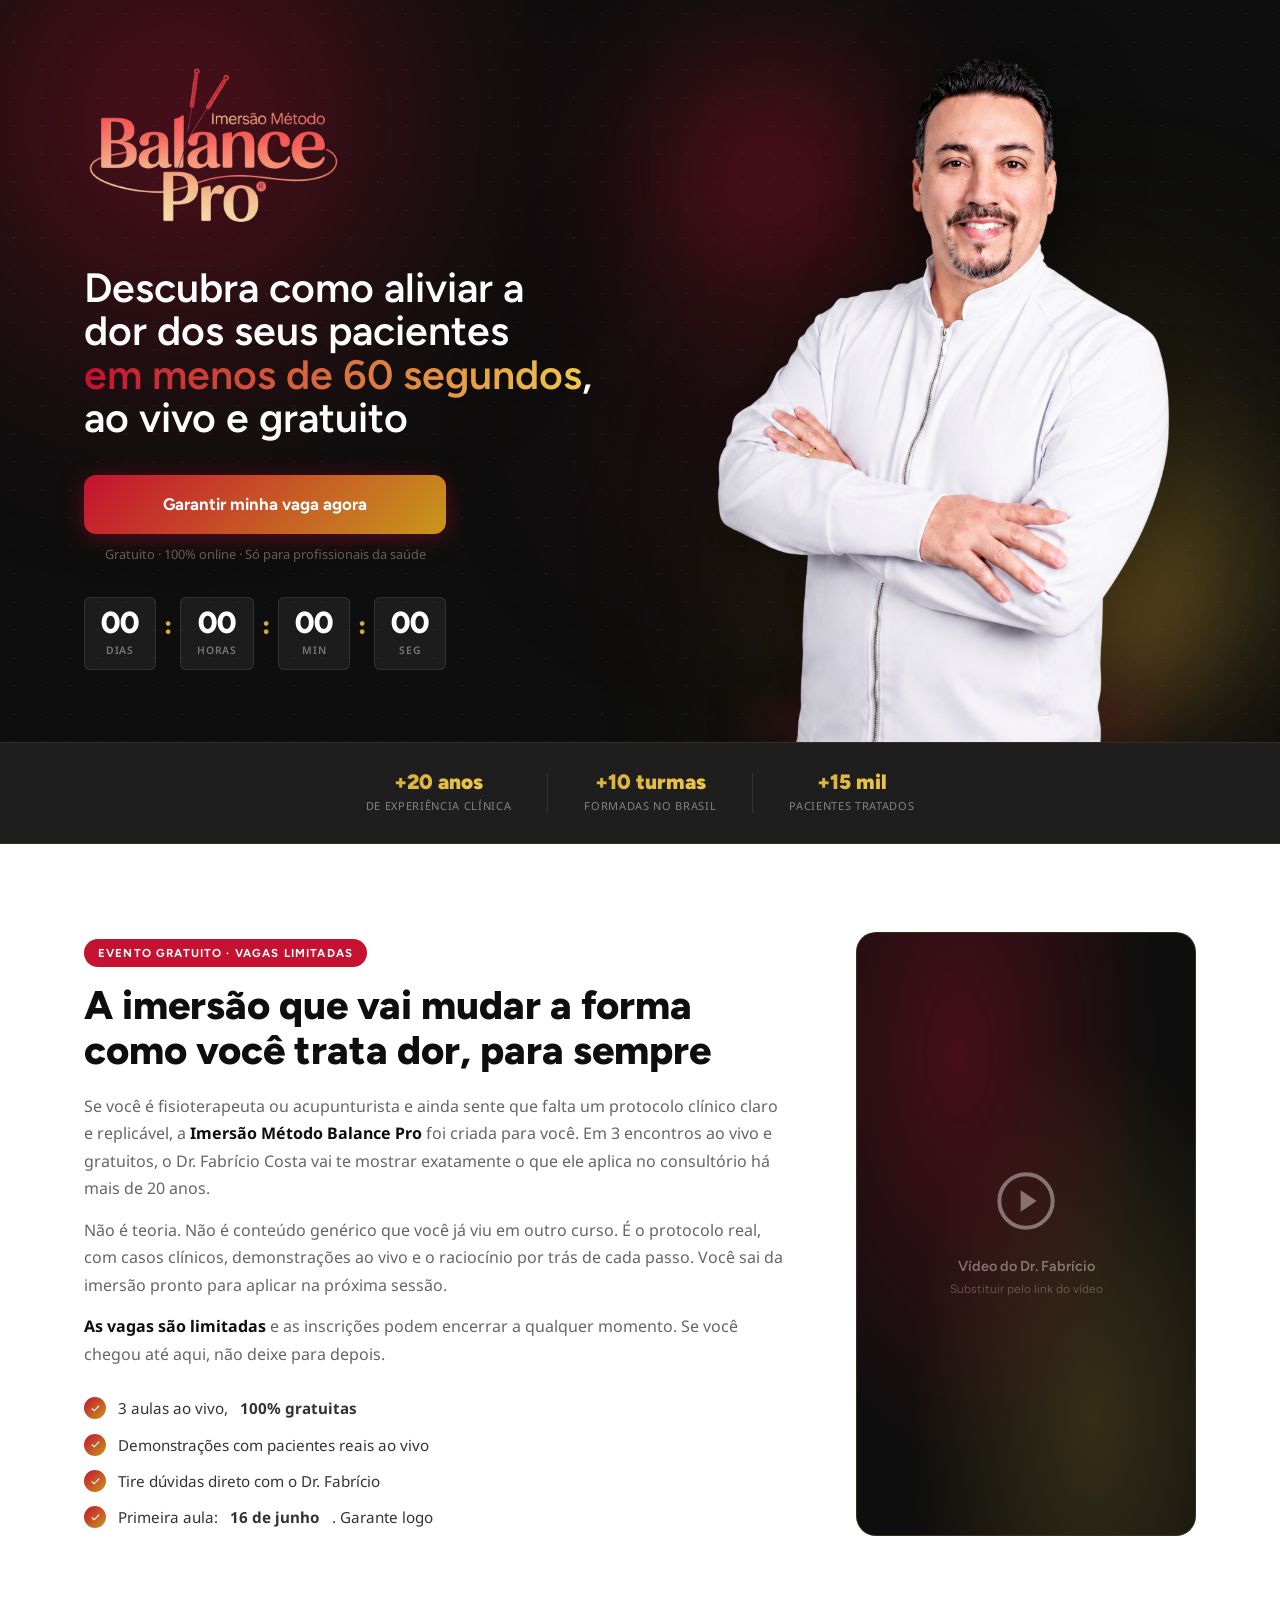
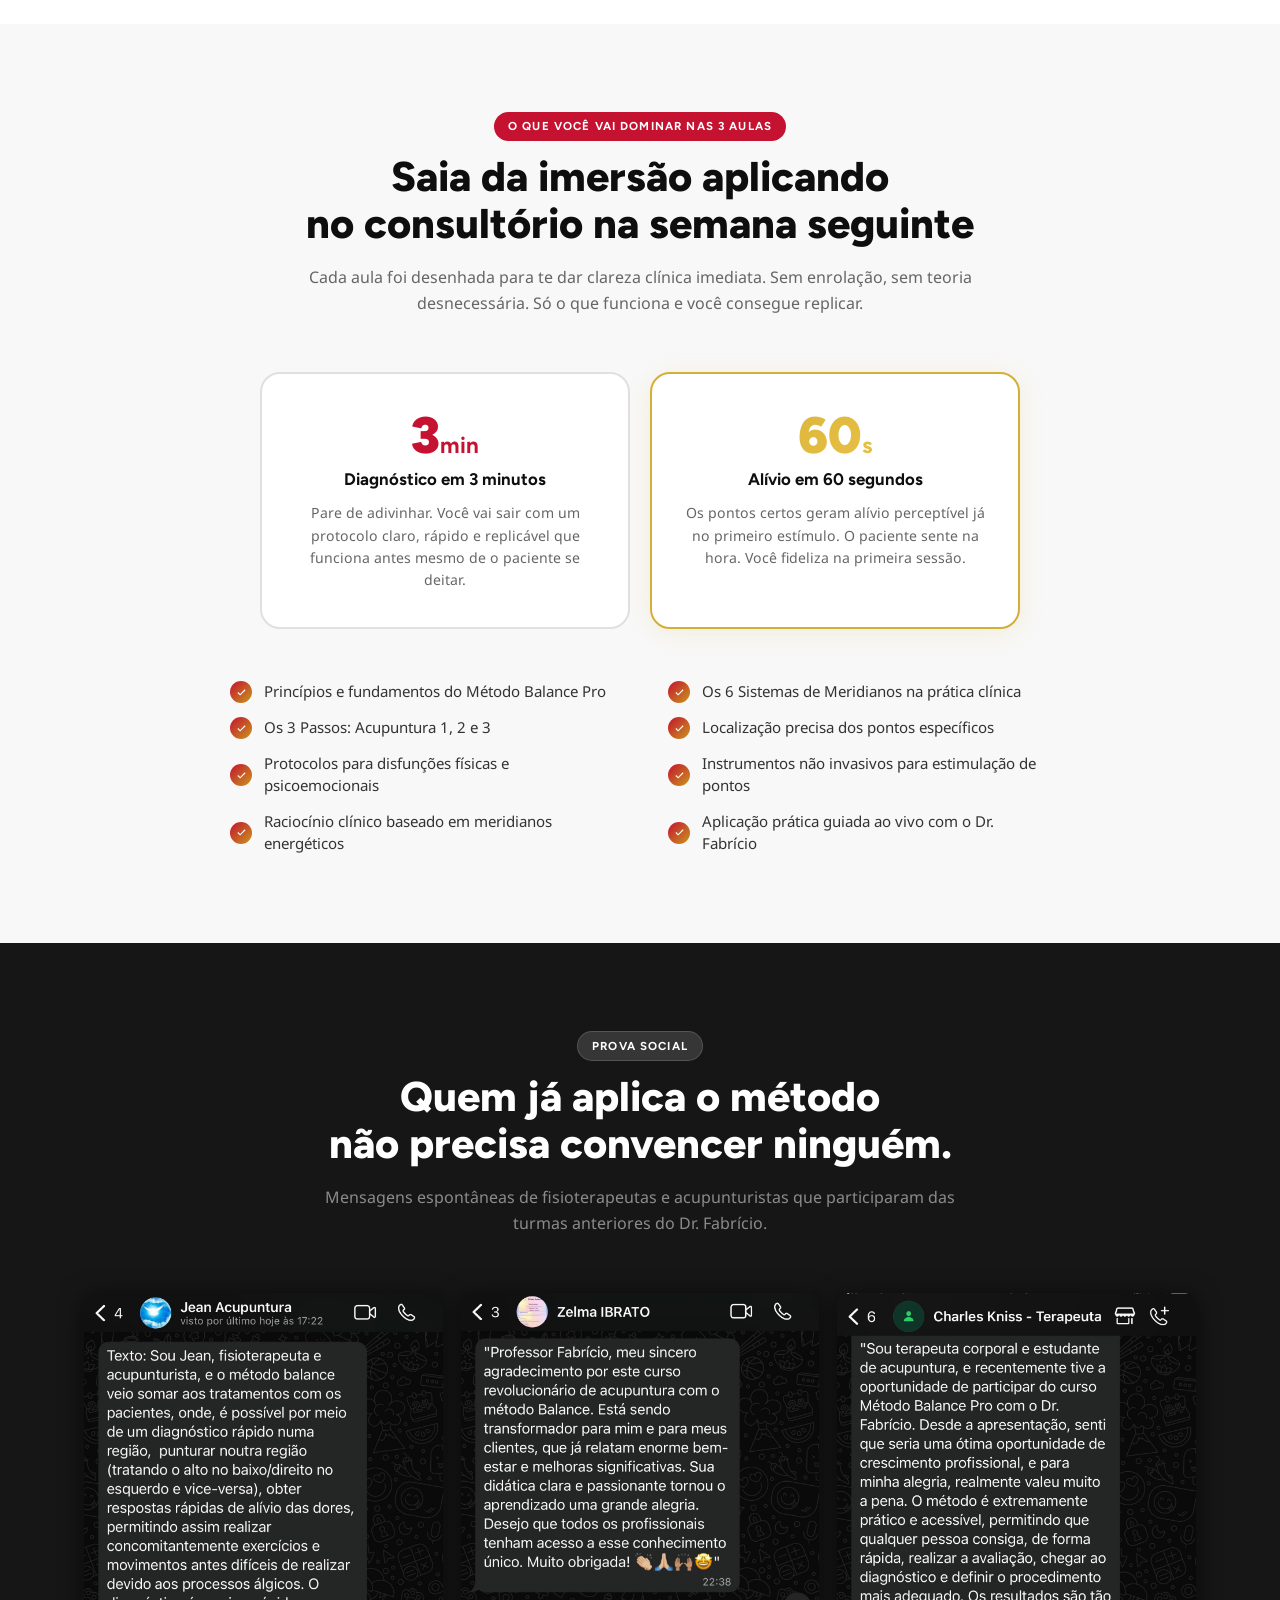
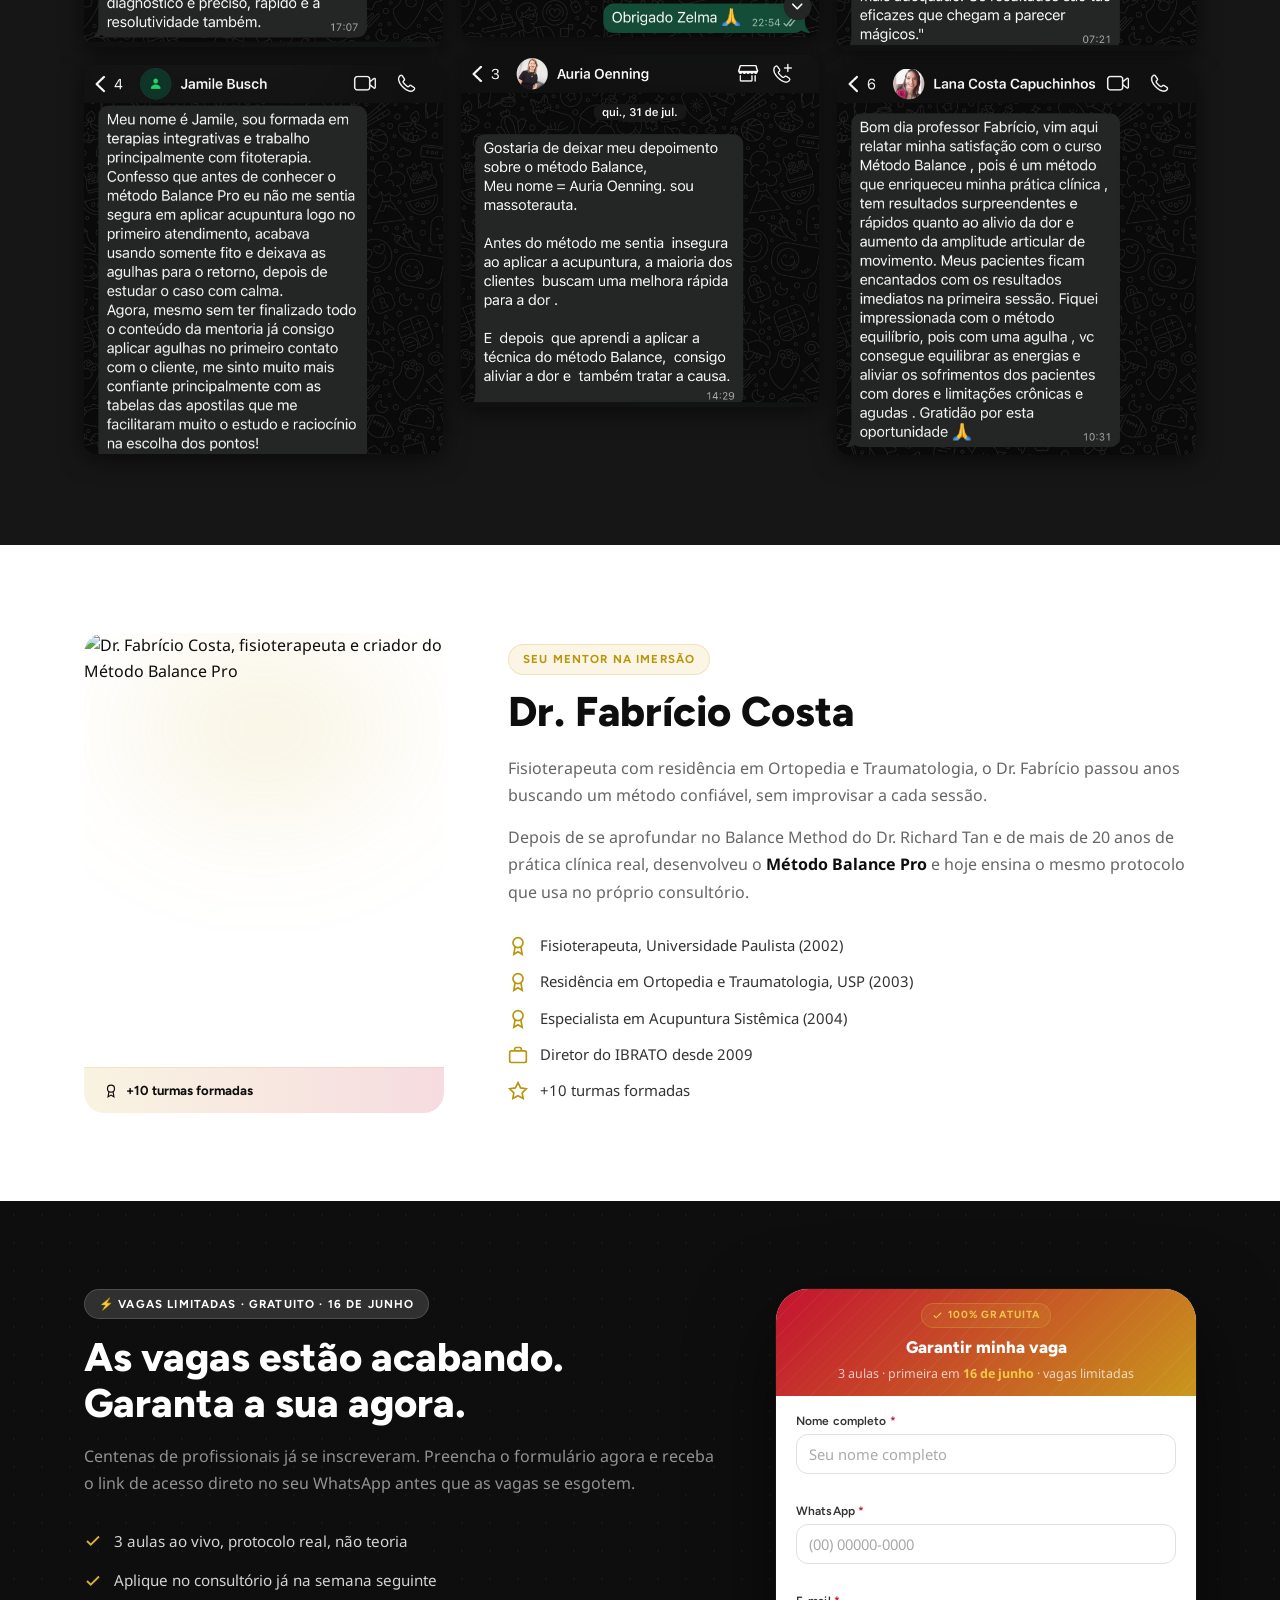
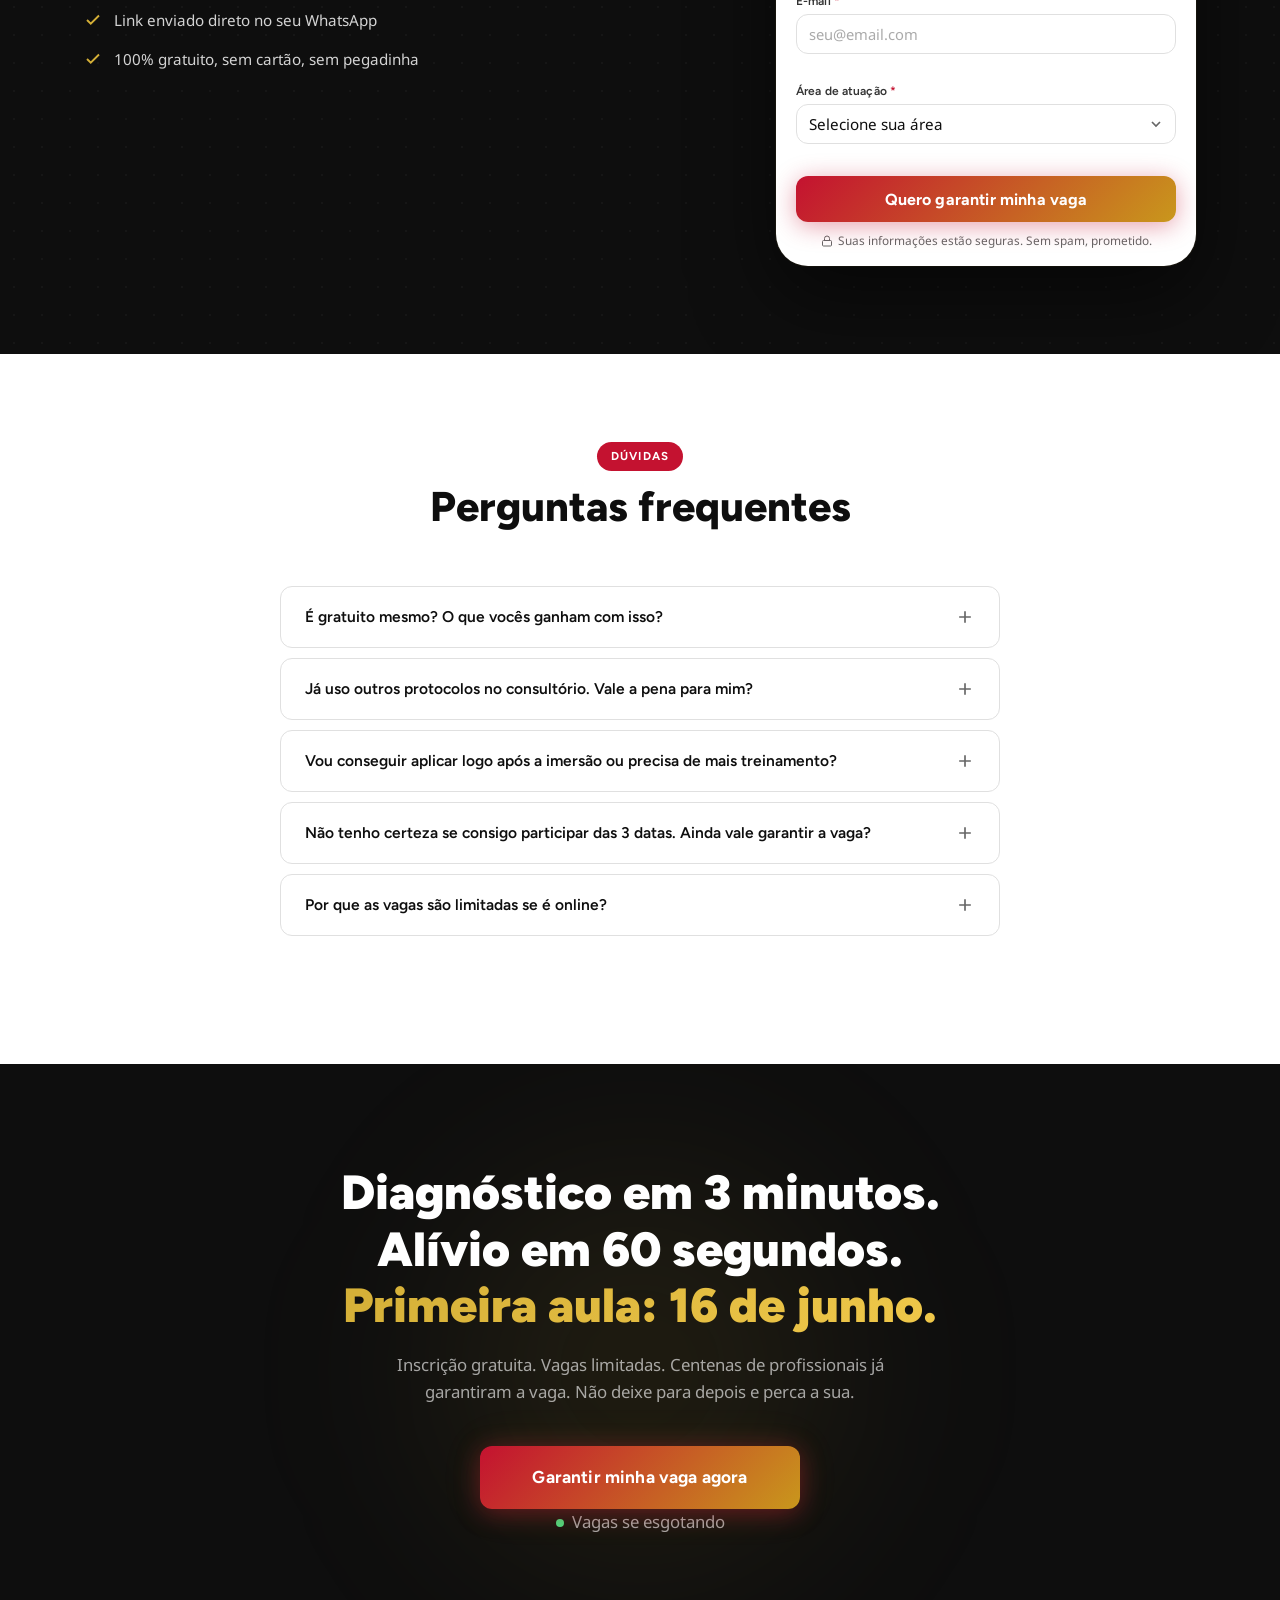
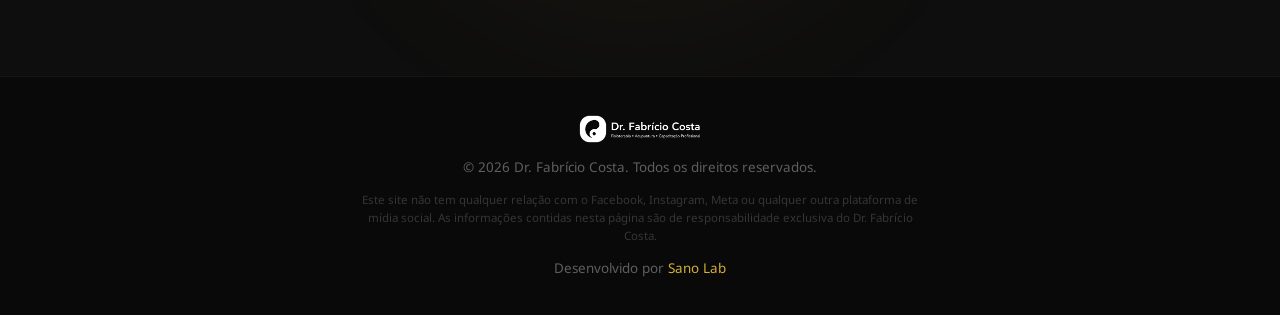
==== commit d0f1d9cd: "Ajustes responsivos mobile da LP Imersão Balance Pro - Hero mobile: logo overlay, gradiente na foto," ====
--- a/imersao.html
+++ b/imersao.html
@@ -43,12 +43,12 @@
           <img src="img/logo-imersão.png" alt="Imersão Método Balance Pro" class="im-hero-logo">
 
           <h1 id="im-hero-title">
-            Descubra como aliviar a dor dos seus pacientes <em>em menos de 60 segundos</em>, ao vivo e de graça
+            Descubra como aliviar a dor dos seus pacientes <em>em menos de 60 segundos</em>, ao vivo e gratuito
           </h1>
 
           <div class="im-hero-cta-group">
             <a href="#inscricao" class="im-btn-hero-cta">
-              Garantir minha vaga gratuita agora
+              Garantir minha vaga agora
             </a>
             <p class="im-hero-microcopy">Gratuito · 100% online · Só para profissionais da saúde</p>
 
@@ -79,7 +79,7 @@
 
         </div>
 
-        <!-- DIREITA: Foto + Formulário -->
+        <!-- DIREITA: Foto -->
         <div class="im-hero-right">
 
           <div class="im-hero-cutout-wrap" aria-hidden="true">
@@ -87,6 +87,8 @@
             <div class="im-photo-orb im-photo-orb-gold"></div>
             <img src="img/fabricio-cutout.png" alt="" class="im-hero-cutout">
           </div>
+
+          <img src="img/logo-imersão.png" alt="Imersão Método Balance Pro" class="im-hero-logo-over" aria-hidden="true">
 
         </div>
         <!-- /im-hero-right -->
@@ -207,7 +209,7 @@
       <div class="im-container">
         <div class="im-section-header">
           <span class="im-tag im-tag-white">Prova social</span>
-          <h2 id="im-depos-title">Profissionais que já aplicam o método. Os resultados falam por si.</h2>
+          <h2 id="im-depos-title">Quem já aplica o método<br>não precisa convencer ninguém.</h2>
           <p>Mensagens espontâneas de fisioterapeutas e acupunturistas que participaram das turmas anteriores do Dr. Fabrício.</p>
         </div>
 
@@ -381,51 +383,51 @@
 
           <div class="im-faq-item">
             <button class="im-faq-q" aria-expanded="false">
-              A imersão é realmente gratuita? Tem alguma venda no final?
+              É gratuito mesmo? O que vocês ganham com isso?
               <svg viewBox="0 0 24 24" fill="none" stroke-width="2" aria-hidden="true"><line x1="12" y1="5" x2="12" y2="19"/><line x1="5" y1="12" x2="19" y2="12"/></svg>
             </button>
             <div class="im-faq-a">
-              <p>Sim, 100% gratuita, sem nenhum custo. São 3 aulas ao vivo com o Dr. Fabrício Costa, nos dias 16, 23 e 25 de junho. Após preencher o formulário, você recebe o link de acesso direto no WhatsApp. As vagas são limitadas, então garante logo a sua.</p>
+              <p>Sim, 100% gratuito. As 3 aulas ao vivo não têm nenhum custo. O Dr. Fabrício acredita que profissionais que vivenciam o método ao vivo entendem o valor do que estão vendo, e isso fala por si. Sem truque, sem taxa escondida.</p>
             </div>
           </div>
 
           <div class="im-faq-item">
             <button class="im-faq-q" aria-expanded="false">
-              As aulas são online ou presenciais?
+              Já uso outros protocolos no consultório. Vale a pena para mim?
               <svg viewBox="0 0 24 24" fill="none" stroke-width="2" aria-hidden="true"><line x1="12" y1="5" x2="12" y2="19"/><line x1="5" y1="12" x2="19" y2="12"/></svg>
             </button>
             <div class="im-faq-a">
-              <p>Online e ao vivo. Você participa de qualquer lugar do Brasil pelo celular ou computador. O link de cada aula é enviado pelo WhatsApp antes do início, por isso pedimos o número no formulário.</p>
+              <p>Vale, especialmente se você já tem base clínica. O Método Balance Pro não substitui o que você faz, ele complementa. Profissionais experientes costumam ser os que mais se surpreendem com a velocidade dos resultados nas primeiras sessões após a imersão.</p>
             </div>
           </div>
 
           <div class="im-faq-item">
             <button class="im-faq-q" aria-expanded="false">
-              Preciso ter experiência em acupuntura para participar?
+              Vou conseguir aplicar logo após a imersão ou precisa de mais treinamento?
               <svg viewBox="0 0 24 24" fill="none" stroke-width="2" aria-hidden="true"><line x1="12" y1="5" x2="12" y2="19"/><line x1="5" y1="12" x2="19" y2="12"/></svg>
             </button>
             <div class="im-faq-a">
-              <p>A imersão é voltada para profissionais de saúde com alguma base em acupuntura ou terapias integrativas. Em dúvida, preencha o formulário e o Dr. Fabrício avalia o seu perfil pelo WhatsApp.</p>
+              <p>A imersão foi desenhada para ser prática desde a primeira aula. O Dr. Fabrício demonstra ao vivo com pacientes reais, mostra o raciocínio clínico passo a passo e tira dúvidas na hora. A maioria dos participantes já aplica algum elemento do método na semana seguinte.</p>
             </div>
           </div>
 
           <div class="im-faq-item">
             <button class="im-faq-q" aria-expanded="false">
-              O que vou aprender nas 3 aulas?
+              Não tenho certeza se consigo participar das 3 datas. Ainda vale garantir a vaga?
               <svg viewBox="0 0 24 24" fill="none" stroke-width="2" aria-hidden="true"><line x1="12" y1="5" x2="12" y2="19"/><line x1="5" y1="12" x2="19" y2="12"/></svg>
             </button>
             <div class="im-faq-a">
-              <p>O Dr. Fabrício vai apresentar ao vivo os fundamentos do Método Balance Pro: como diagnosticar em menos de 3 minutos, estimular os "pontos vivos" para gerar alívio imediato da dor, e o raciocínio clínico por trás de cada protocolo. Conteúdo prático, direto e aplicável no consultório.</p>
+              <p>Sim. Mesmo participando de uma ou duas aulas você já sai com conteúdo aplicável. Mas o ideal é garantir a vaga agora e bloquear os dias 16, 23 e 25 de junho na agenda. As vagas são limitadas e não reabrimos inscrições após o encerramento.</p>
             </div>
           </div>
 
           <div class="im-faq-item">
             <button class="im-faq-q" aria-expanded="false">
-              Vou conseguir acompanhar se perder uma aula?
+              Por que as vagas são limitadas se é online?
               <svg viewBox="0 0 24 24" fill="none" stroke-width="2" aria-hidden="true"><line x1="12" y1="5" x2="12" y2="19"/><line x1="5" y1="12" x2="19" y2="12"/></svg>
             </button>
             <div class="im-faq-a">
-              <p>As aulas têm sequência e cada uma aprofunda a anterior. Recomendamos participar de todas ao vivo para aproveitar ao máximo. Dito isso, mesmo quem participar de só uma já sai com aprendizado aplicável. O ideal é garantir a vaga logo e bloquear as datas na agenda agora.</p>
+              <p>Porque as aulas são ao vivo e o Dr. Fabrício interage diretamente com os participantes, tira dúvidas e faz demonstrações em tempo real. Para manter essa qualidade, o número de inscritos é controlado. Quando as vagas acabam, acabam.</p>
             </div>
           </div>
 
@@ -447,7 +449,7 @@
         <a href="#inscricao" class="im-btn-cta">Garantir minha vaga agora</a>
         <p class="im-cta-sub">
           <span class="im-dot" aria-hidden="true"></span>
-          Vagas se esgotando · Primeira aula: 16 de junho
+          Vagas se esgotando
         </p>
       </div>
     </section>
--- a/css/imersao.css
+++ b/css/imersao.css
@@ -193,7 +193,6 @@
   padding: 6px 0 0;
   position: relative;
   overflow: hidden;
-  zoom: 0.9;
 }
 
 /* Fundo animado: blobs */
@@ -276,6 +275,9 @@
   display: block;
   margin-bottom: 32px;
 }
+
+/* Logo overlay na foto (mobile only) */
+.im-hero-logo-over { display: none; }
 
 /* Second hero */
 .im-second-hero {
@@ -966,10 +968,10 @@
   backdrop-filter: blur(8px);
   padding: 12px 20px;
   font-family: var(--ff-head); font-size: .82rem; font-weight: 700;
-  color: var(--gold-bright);
+  color: var(--dark);
   display: flex; align-items: center; gap: 8px;
 }
-.im-mentor-img-badge svg { stroke: var(--gold-bright); flex-shrink: 0; }
+.im-mentor-img-badge svg { stroke: var(--dark); flex-shrink: 0; }
 
 .im-mentor-content .im-tag { margin-bottom: 14px; }
 .im-mentor-content h2 {
@@ -1194,19 +1196,26 @@
    RESPONSIVE — 1024px
 ══════════════════════════════════════════ */
 @media (max-width: 1024px) {
-  .im-hero          { padding: 52px 0 0; }
-  .im-hero-inner    { grid-template-columns: 1fr; gap: 0; align-items: end; }
-  .im-hero-content  { padding-bottom: 48px; }
-  .im-hero-right    { order: -1; }
-
-  .im-about-inner         { grid-template-columns: 1fr; gap: 44px; }
-  .im-about-video-wrap    { max-width: 320px; margin: 0 auto; }
-  .im-form-repeat-inner   { grid-template-columns: 1fr; gap: 52px; }
+  /* Hero */
+  .im-hero         { padding: 0 0 56px; }
+  .im-hero-inner   { grid-template-columns: 1fr; gap: 0; align-items: stretch; }
+  .im-hero-right   { order: -1; max-height: 440px; overflow: hidden; }
+  .im-hero-cutout-wrap { height: 440px; overflow: hidden; }
+  .im-hero-cutout  { width: 100%; height: auto; }
+  .im-hero-content { padding-top: 36px; padding-bottom: 52px; }
+
+  /* Sobre */
+  .im-about-inner      { grid-template-columns: 1fr; gap: 44px; }
+  .im-about-video-wrap { max-width: 300px; margin: 0 auto; }
+
+  /* Formulário repetido */
+  .im-form-repeat-inner { grid-template-columns: 1fr; gap: 48px; }
   .im-form-repeat .im-form-wrap { max-width: 540px; margin: 0 auto; width: 100%; }
   .im-form-repeat .im-form-card { border-radius: var(--radius-xl); }
 
-  .im-mentor-inner        { grid-template-columns: 280px 1fr; gap: 44px; }
-  .im-mentor-img-wrap     { aspect-ratio: 3/4; }
+  /* Mentor */
+  .im-mentor-inner    { grid-template-columns: 280px 1fr; gap: 44px; }
+  .im-mentor-img-wrap { aspect-ratio: 3/4; }
 }
 
 /* ══════════════════════════════════════════
@@ -1215,57 +1224,138 @@
 @media (max-width: 768px) {
   .im-section { padding: 60px 0; }
 
-  .im-header-date { display: none; }
-  .im-header-sep  { display: none; }
-
-  .im-hero        { padding: 44px 0 52px; }
-  .im-hero-content h1 { font-size: clamp(2rem, 7vw, 2.8rem); }
-
-  .im-trust-inner { flex-wrap: wrap; }
-  .im-trust-item  { padding: 10px 20px; min-width: 44%; }
-  .im-trust-sep   { display: none; }
-
-  .im-what-grid   { grid-template-columns: 1fr; gap: 14px; margin-bottom: 36px; }
-  .im-what-list   { grid-template-columns: 1fr; gap: 12px; }
-
-  .im-mentor-inner { grid-template-columns: 1fr; }
-  .im-mentor-img-wrap { max-height: 300px; aspect-ratio: 4/3; border-radius: var(--radius-lg); }
-  .im-mentor-img  { mask-image: linear-gradient(to bottom, black 60%, transparent 100%); -webkit-mask-image: linear-gradient(to bottom, black 60%, transparent 100%); }
-
-  .im-depos-grid  { columns: 2; }
-
-  .im-cta-final   { padding: 72px 0; }
+  /* ── Hero ── */
+  .im-hero             { padding: 0 0 8px; }
+  .im-hero-right       { position: relative; max-height: 300px; overflow: visible; }
+  .im-hero-cutout-wrap {
+    height: 300px;
+    overflow: hidden;
+    -webkit-mask-image: linear-gradient(to bottom, black 50%, transparent 100%);
+    mask-image: linear-gradient(to bottom, black 50%, transparent 100%);
+  }
+  .im-hero-cutout { width: 100%; height: auto; filter: none; }
+  /* Orbs da foto e glow removidos no mobile */
+  .im-photo-orb               { display: none; }
+  .im-hero-cutout-wrap::after { content: none; }
+
+  /* Fundo reescalado para mobile */
+  .im-blob-red  { width: 320px; height: 320px; top: -80px; left: -80px; }
+  .im-blob-gold { width: 260px; height: 260px; bottom: -40px; right: -20px; }
+  .im-blob-red2 { width: 180px; height: 180px; top: 30%; right: 0; }
+  .im-blob-gold2 { width: 220px; height: 280px; bottom: -30px; right: -20px; }
+  .im-blob-spot { display: none; }
+  .im-hero-logo        { display: none; }
+  .im-hero-logo-over {
+    display: block;
+    position: absolute;
+    bottom: -85px;
+    left: 50%;
+    transform: translateX(-50%);
+    width: 320px;
+    z-index: 5;
+    filter: drop-shadow(0 0 4px rgba(0,0,0,.35)) drop-shadow(0 3px 12px rgba(0,0,0,.3));
+  }
+  .im-hero-content     { padding-top: 160px; padding-bottom: 44px; align-items: center; text-align: center; }
+  .im-hero-content .im-tag { align-self: center; }
+  .im-date-chip        { align-self: center; }
+  .im-hero-content h1  { font-size: clamp(1.9rem, 6vw, 2.5rem); }
+  .im-hero-sub         { text-align: center; max-width: 100%; }
+  .im-hero-cta-group   { width: 100%; align-items: center; }
+  .im-btn-hero-cta     { width: 100%; text-align: center; }
+  .im-hero-microcopy   { text-align: center; }
+  .im-countdown        { margin-top: 12px; margin-bottom: 10px; }
+  .im-countdown-inner  { justify-content: center; }
+
+  /* ── Trust bar ── */
+  .im-trust-bar { display: none; }
+
+  /* ── Sobre ── */
+  .im-about-text       { text-align: center; }
+  .im-about-bullets    { align-items: flex-start; }
+  .im-about-bullets li { justify-content: flex-start; }
+
+  /* ── O que vai aprender ── */
+  .im-what-grid      { grid-template-columns: 1fr; gap: 14px; margin-bottom: 36px; }
+  .im-what-list      { grid-template-columns: 1fr; gap: 12px; }
+  .im-what-list li   { justify-content: flex-start; }
+
+  /* ── Mentor ── */
+  .im-mentor-inner    { grid-template-columns: 1fr; }
+  .im-mentor-img-wrap { max-height: 280px; aspect-ratio: 4/3; border-radius: var(--radius-lg); }
+  .im-mentor-img      { object-position: center 15%; mask-image: linear-gradient(to bottom, black 65%, transparent 100%); -webkit-mask-image: linear-gradient(to bottom, black 65%, transparent 100%); }
+  .im-mentor-content  { text-align: center; }
+  .im-creds           { align-items: flex-start; }
+  .im-creds li        { justify-content: flex-start; }
+
+  /* ── Depoimentos ── */
+  .im-depos-grid { columns: 2; column-gap: 12px; }
+
+  /* ── Formulário repetido ── */
+  .im-form-repeat-content { text-align: center; }
+  .im-repeat-bullets      { align-items: flex-start; }
+  .im-repeat-bullets li   { justify-content: flex-start; }
+  .im-form-wrap           { width: 100%; }
+  .im-form-card           { width: 100%; }
+
+  /* ── FAQ ── */
+  .im-faq-q   { font-size: .92rem; padding: 18px 20px; }
+  .im-faq-a p { padding: 0 20px 18px; }
+
+  /* ── CTA final ── */
+  .im-cta-final    { padding: 72px 0; }
   .im-cta-final h2 { font-size: clamp(1.7rem, 5.5vw, 2.4rem); }
-
-  .im-faq-q       { font-size: .92rem; padding: 18px 20px; }
-  .im-faq-a p     { padding: 0 20px 18px; }
+  .im-btn-cta      { width: 100%; max-width: 400px; padding: 16px 24px; }
+
+  /* ── Footer ── */
+  .im-footer-inner { padding: 0 16px; }
 }
 
 /* ══════════════════════════════════════════
    RESPONSIVE — 480px
 ══════════════════════════════════════════ */
 @media (max-width: 480px) {
-  .im-section     { padding: 52px 0; }
-  .im-container   { padding: 0 16px; }
-
-  .im-hero-content h1 { font-size: clamp(1.8rem, 7.5vw, 2.2rem); }
-  .im-hero-sub    { font-size: .95rem; }
-
-  .im-trust-item  { padding: 8px 14px; min-width: 44%; }
-  .im-trust-item strong { font-size: 1.1rem; }
-
-  .im-form-card-header  { padding: 12px 18px; }
-  .im-form              { padding: 14px 16px; gap: 9px; }
-
-  .im-section-header    { margin-bottom: 40px; }
-  .im-section-header h2 { font-size: clamp(1.6rem, 6vw, 2rem); }
-
-  .im-depos-grid  { columns: 1; }
-
-  .im-cta-final   { padding: 60px 0; }
-  .im-btn-cta     { padding: 16px 32px; font-size: .97rem; }
-
-  .im-whatsapp-float     { bottom: 20px; right: 20px; width: 52px; height: 52px; }
+  .im-section   { padding: 52px 0; }
+  .im-container { padding: 0 16px; }
+
+  /* ── Hero ── */
+  .im-hero-right       { max-height: 280px; }
+  .im-hero-cutout-wrap { height: 280px; }
+  .im-hero-logo-over   { width: 300px; bottom: -100px; }
+  .im-hero-content     { padding-top: 140px; }
+  .im-hero-content h1  { font-size: clamp(1.65rem, 7vw, 2rem); }
+  .im-btn-hero-cta     { font-size: .97rem; padding: 14px 20px; }
+
+  /* ── Countdown ── */
+  .im-countdown-unit { min-width: 52px; padding: 8px 10px; }
+  .im-countdown-num  { font-size: 1.5rem; }
+  .im-countdown-sep  { font-size: 1.2rem; margin-bottom: 10px; }
+
+
+  /* ── Section header ── */
+  .im-section-header    { margin-bottom: 36px; }
+  .im-section-header h2 { font-size: clamp(1.5rem, 6vw, 1.9rem); }
+  .im-section-header p  { font-size: .9rem; }
+
+  /* ── O que vai aprender ── */
+  .im-what-num { font-size: 2.6rem; }
+
+  /* ── Depoimentos ── */
+  .im-depos-grid { columns: 1; }
+
+  /* ── Formulário ── */
+  .im-form-card-header { padding: 12px 16px; }
+  .im-form             { padding: 14px 14px; gap: 9px; }
+  .im-field input,
+  .im-field select     { height: 44px; font-size: .9rem; }
+  .im-btn-submit       { height: 48px; font-size: .97rem; }
+
+  /* ── CTA final ── */
+  .im-cta-final    { padding: 60px 0; }
+  .im-cta-final h2 { font-size: clamp(1.5rem, 6.5vw, 2rem); }
+  .im-btn-cta      { padding: 15px 24px; font-size: .95rem; max-width: 100%; }
+
+  /* ── WhatsApp float ── */
+  .im-whatsapp-float     { bottom: 20px; right: 16px; width: 52px; height: 52px; }
   .im-whatsapp-float svg { width: 26px; height: 26px; }
 }
 
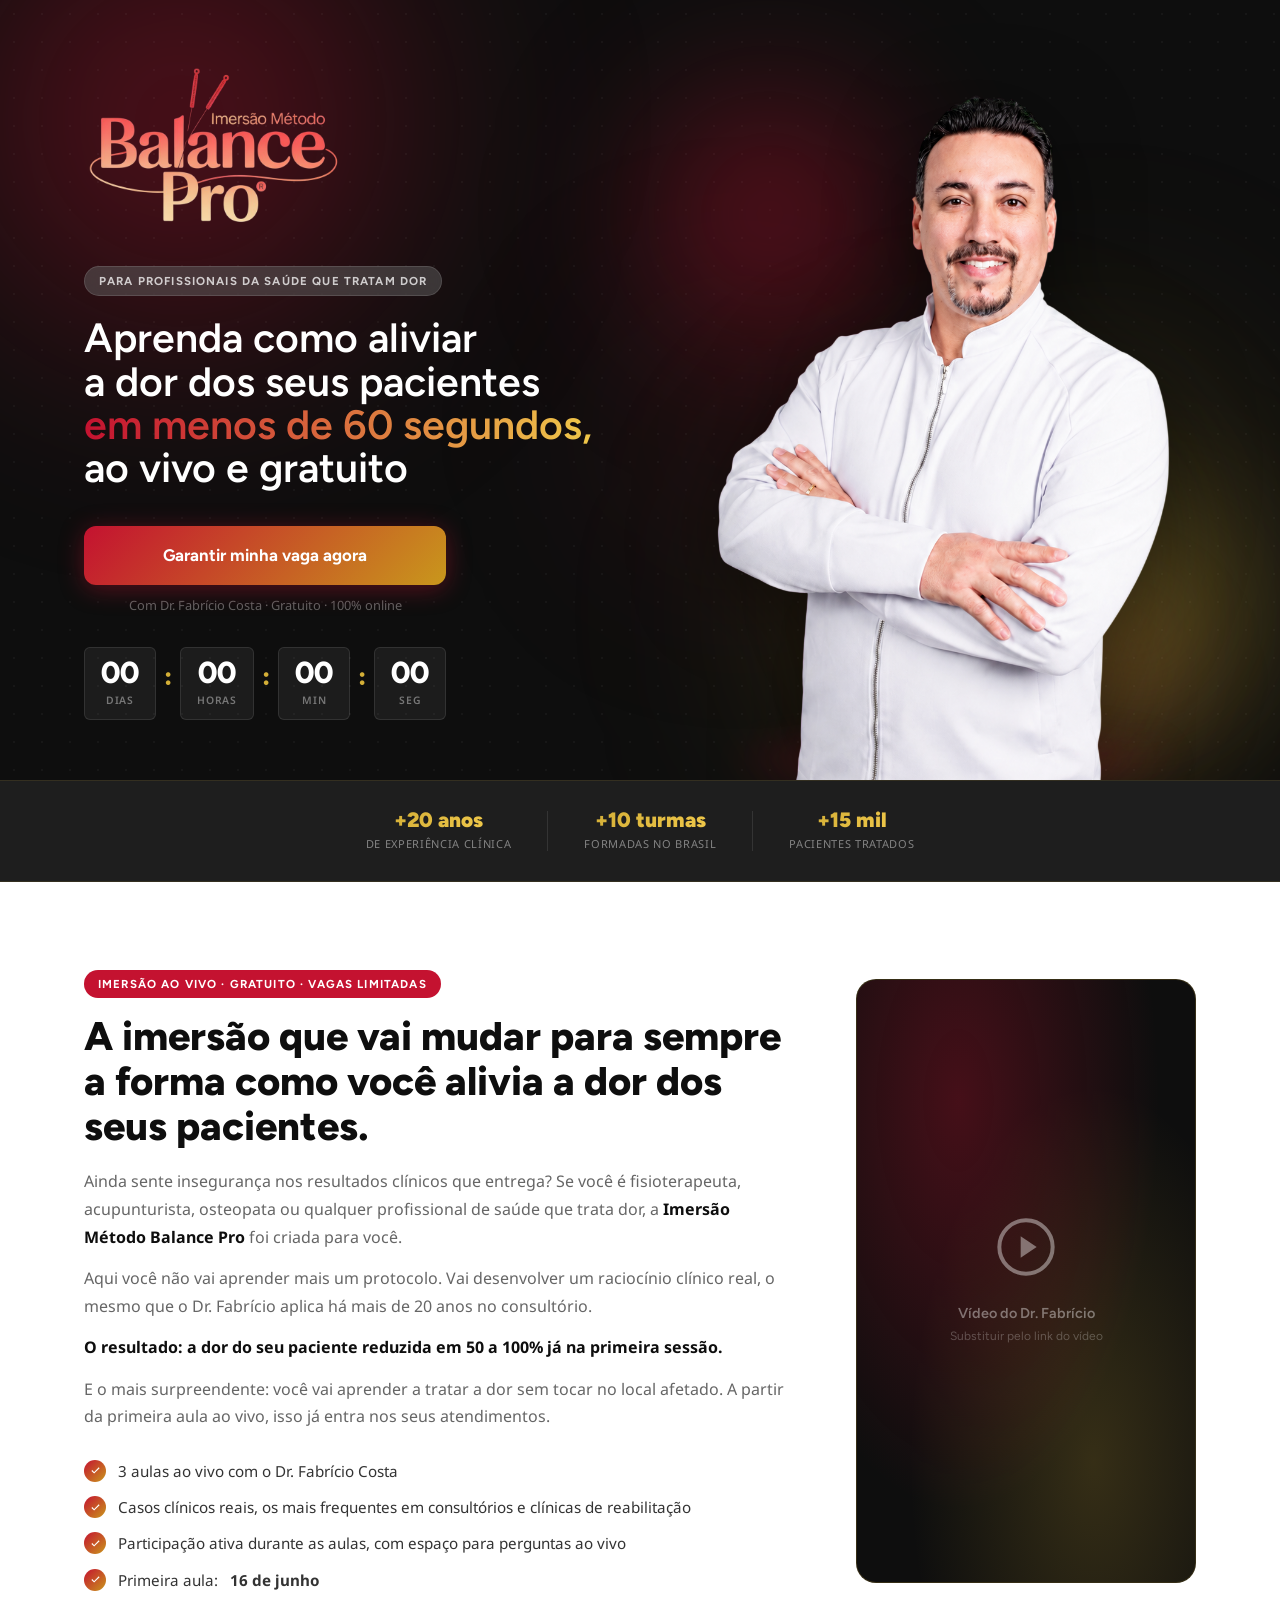
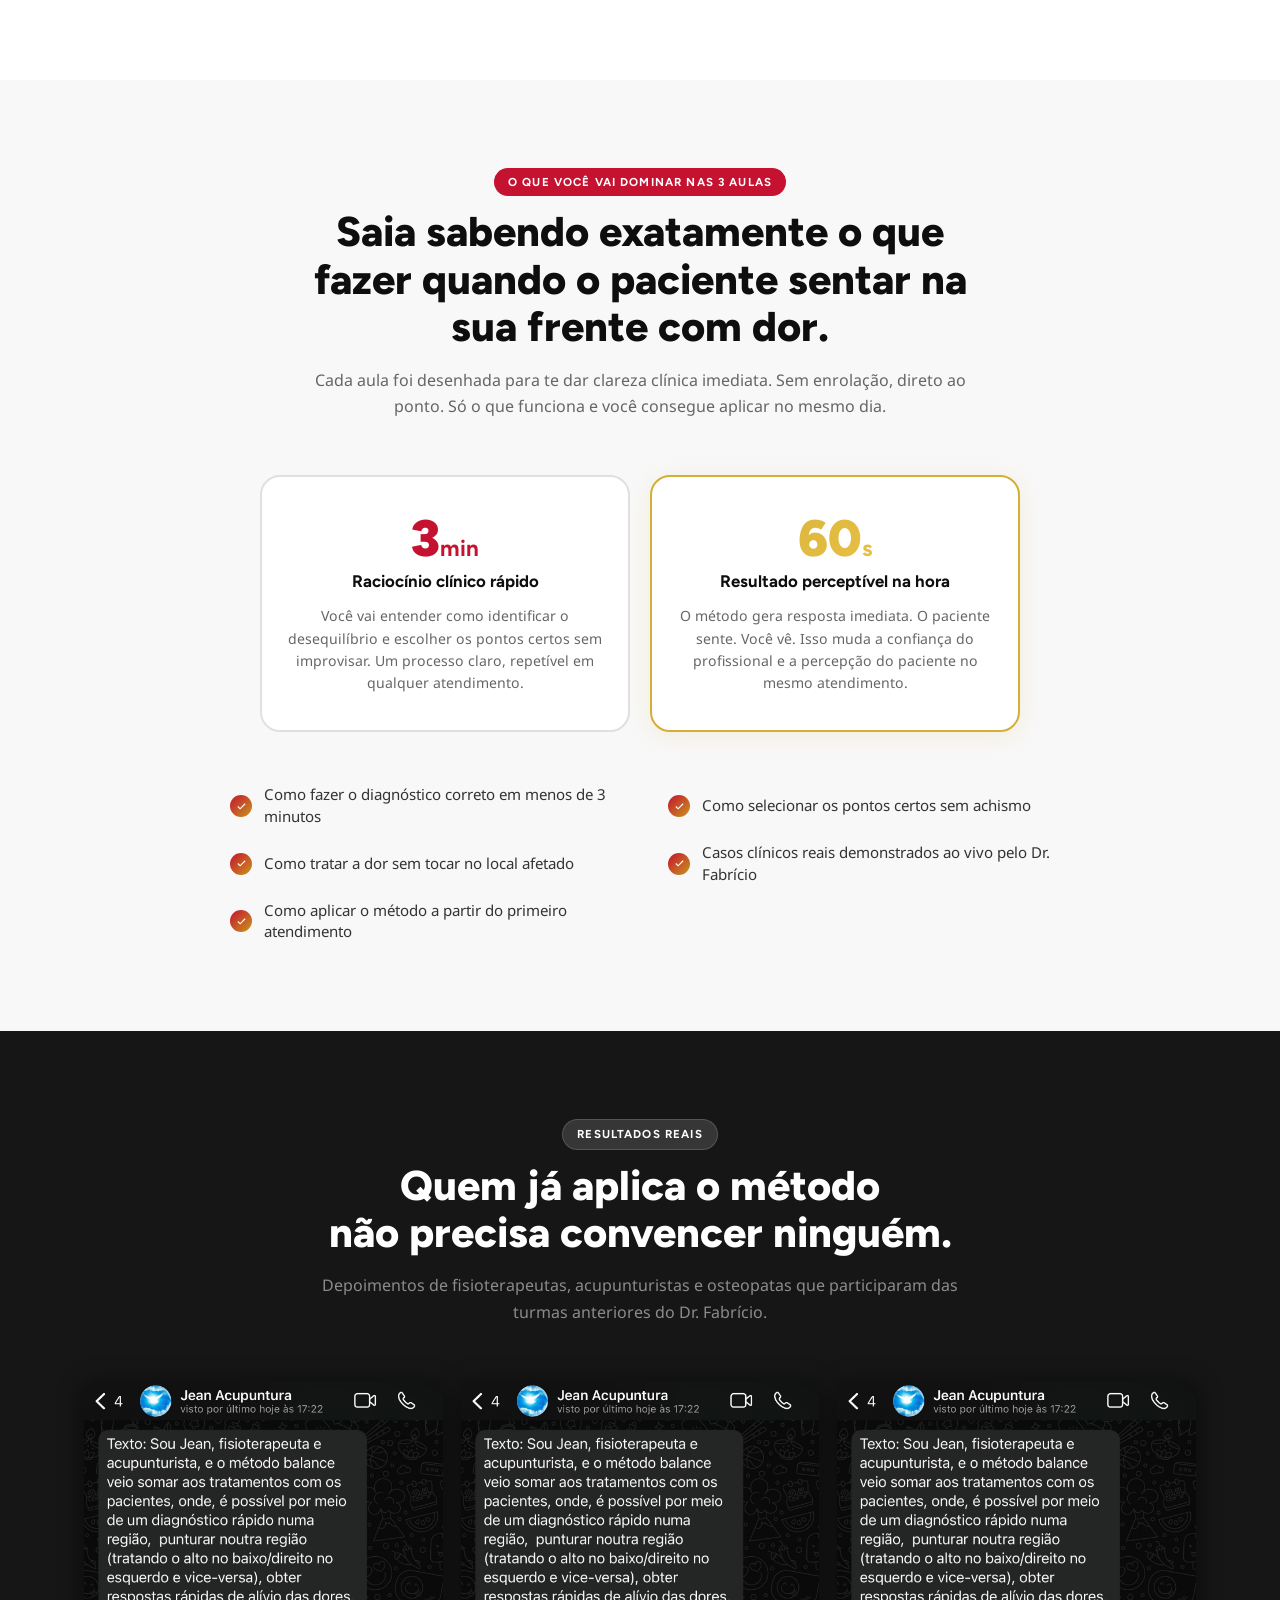
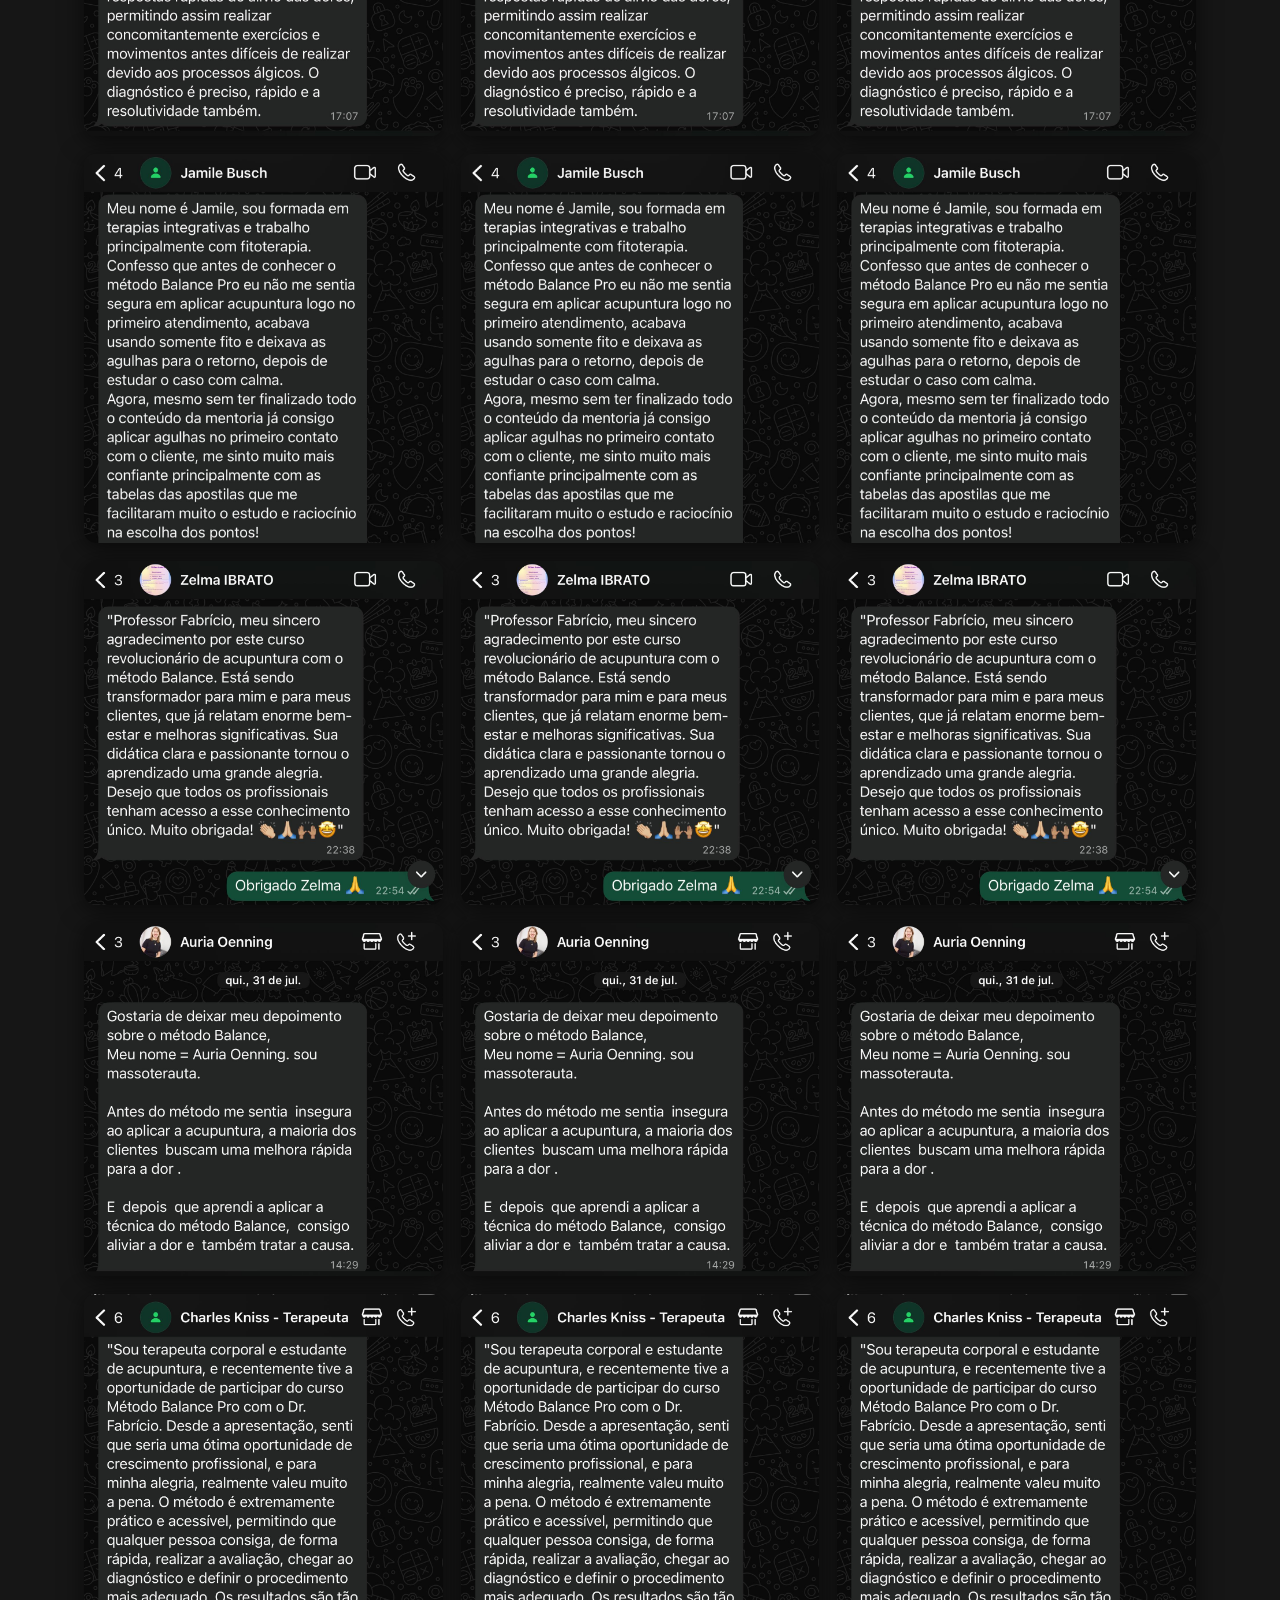
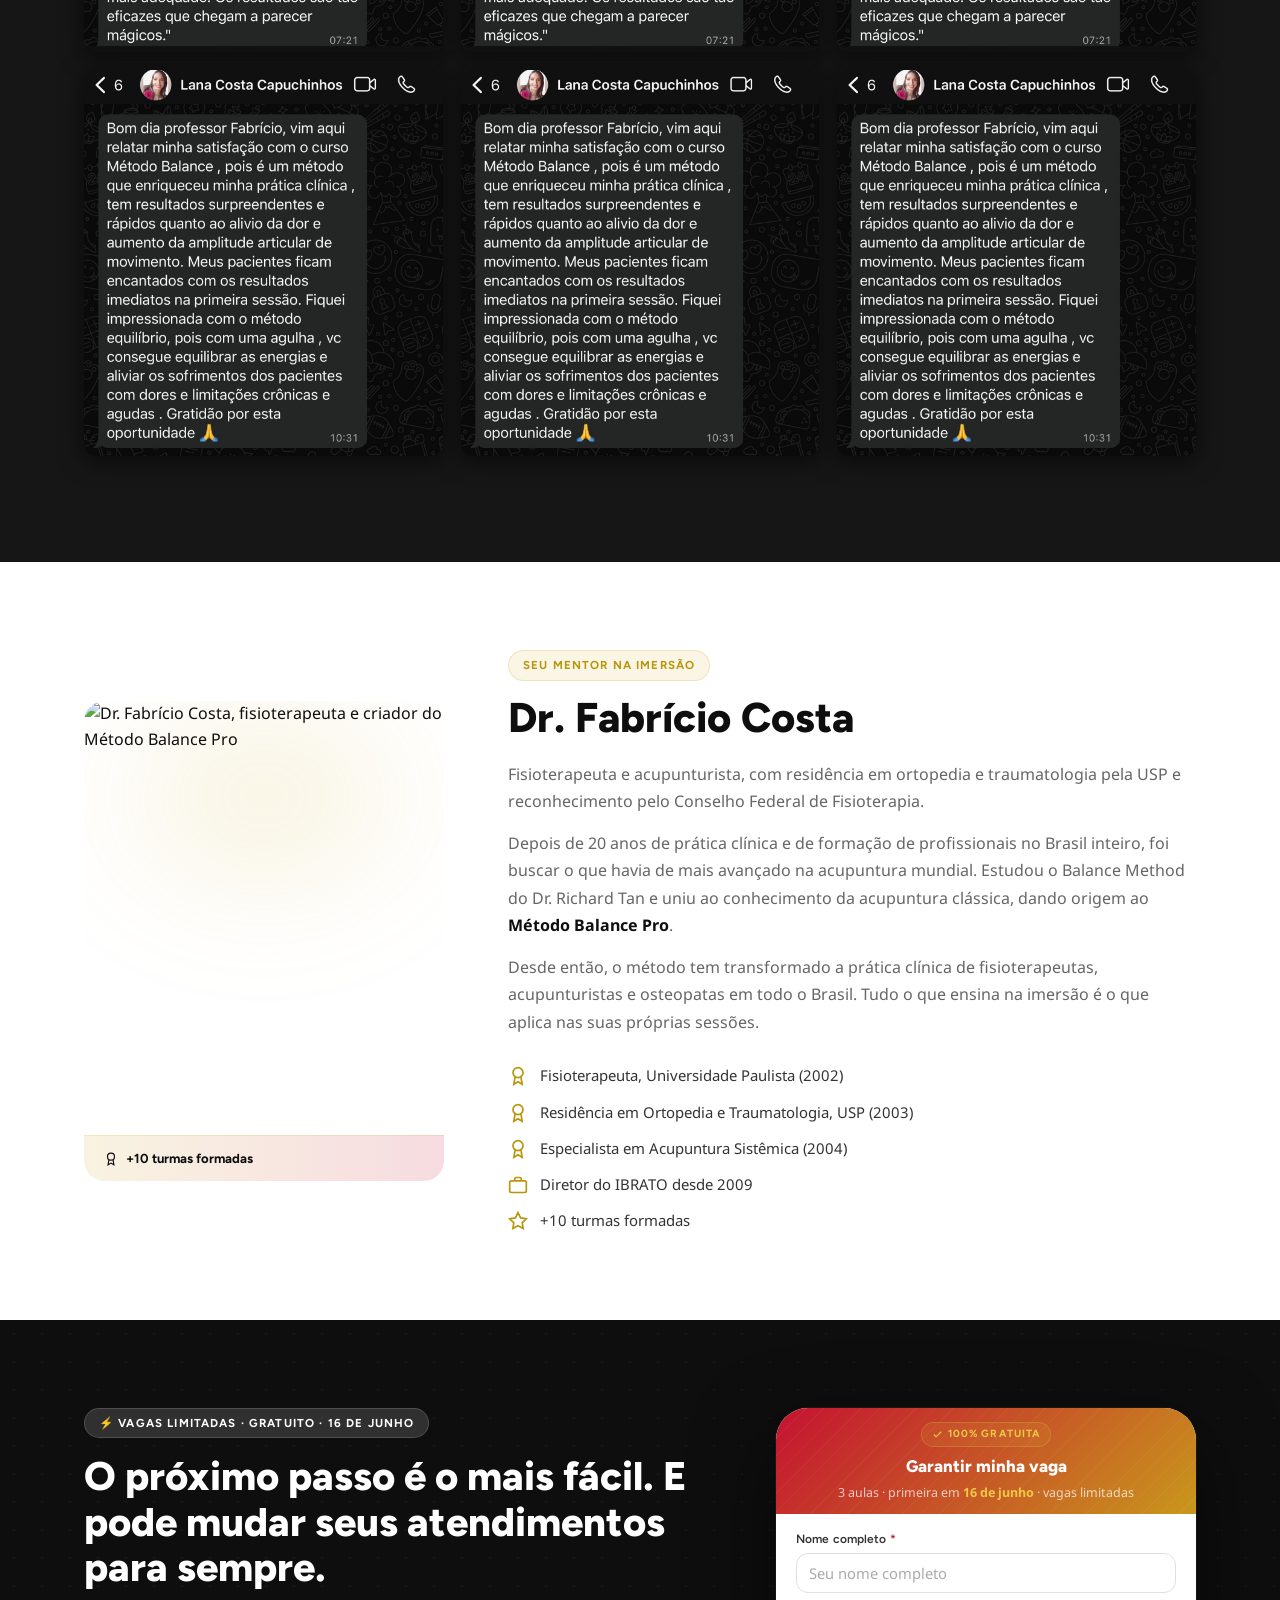
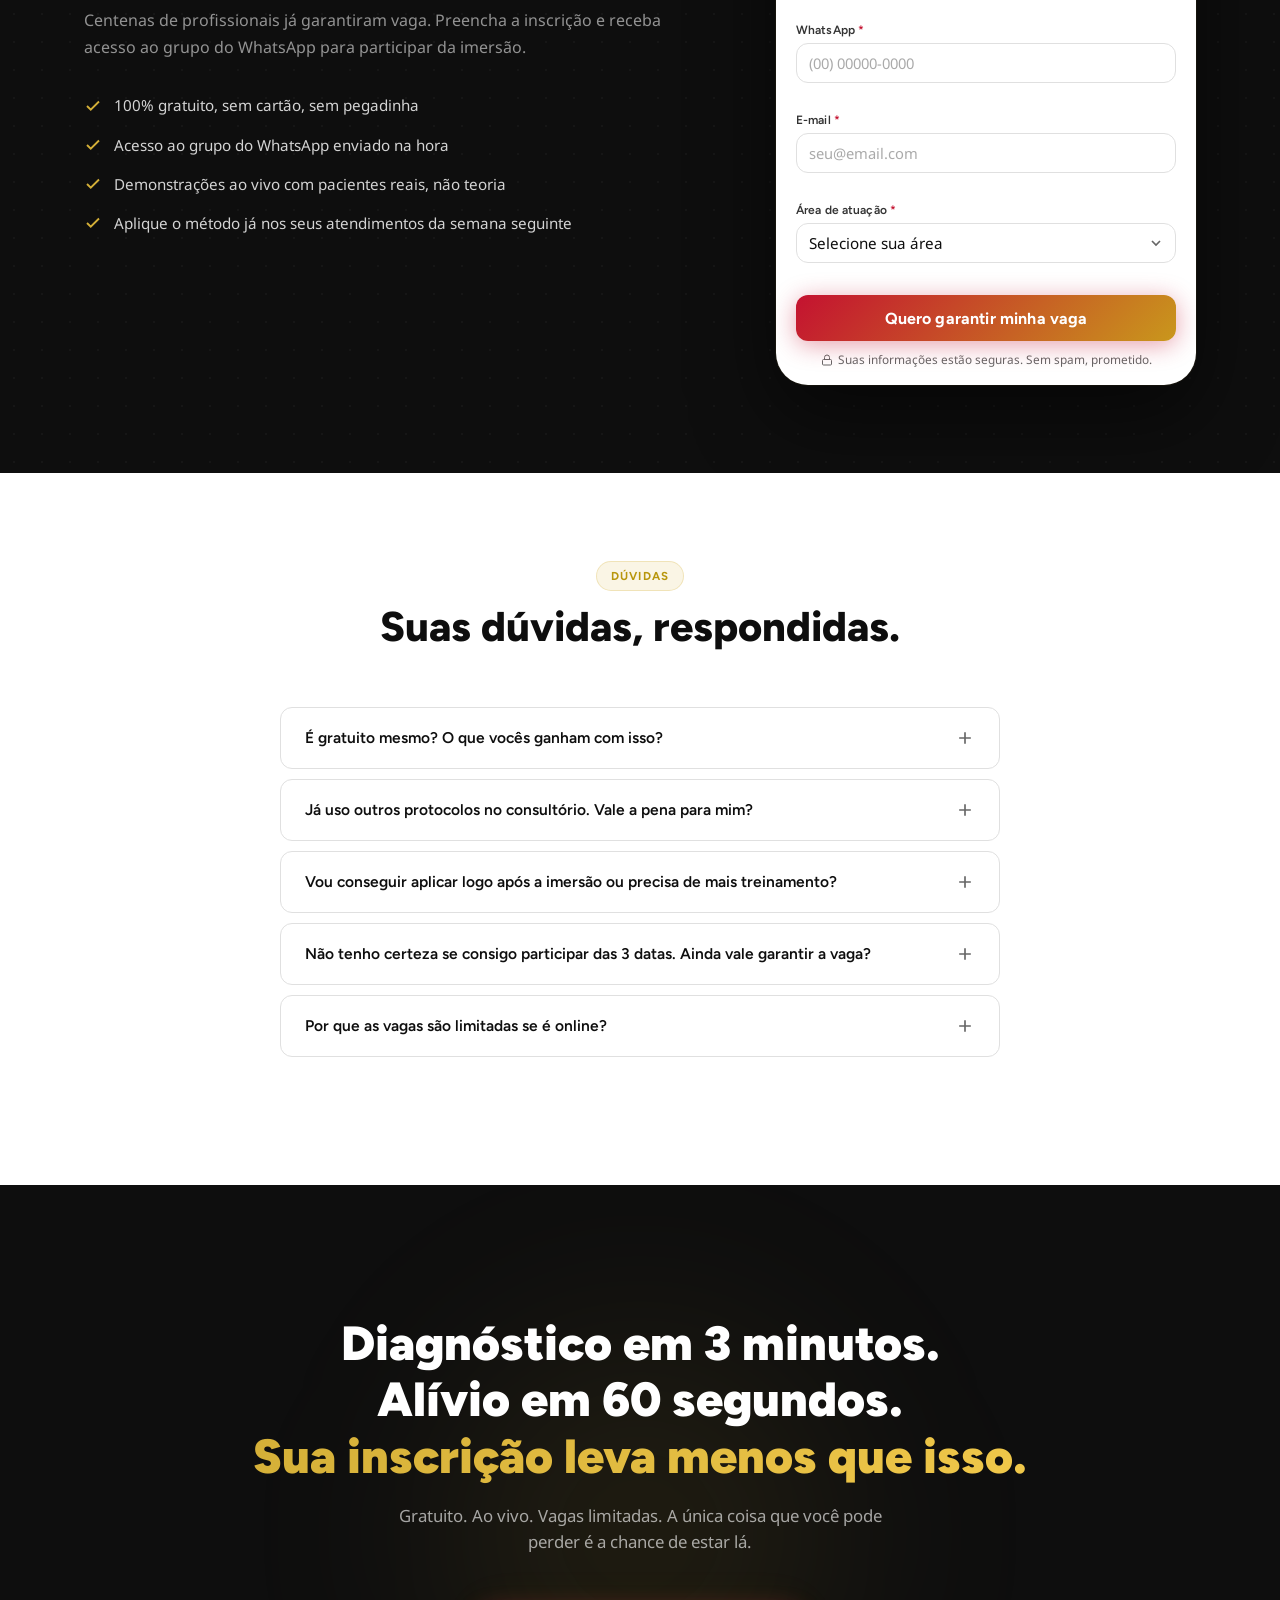
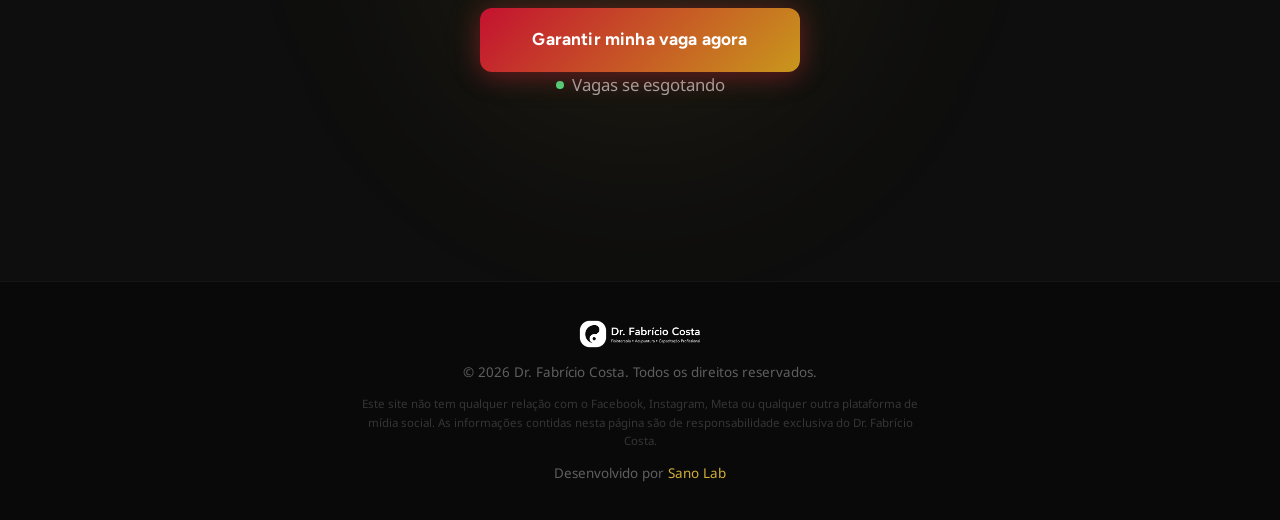
==== commit 00e1942c: "Ajustes mobile, carrossel infinito, pixel Meta e melhorias de copy - Carrossel de depoimentos: 1 sli" ====
--- a/imersao.html
+++ b/imersao.html
@@ -13,6 +13,18 @@
   <link href="https://fonts.googleapis.com/css2?family=Figtree:ital,wght@0,300;0,400;0,500;0,600;0,700;0,800;0,900;1,800&family=Noto+Sans:wght@400;500;600&display=swap" rel="stylesheet">
   <title>Imersão Gratuita · Método Balance Pro · Dr. Fabrício Costa · A partir de 12 de Junho</title>
   <link rel="stylesheet" href="css/imersao.css">
+  <!-- Meta Pixel -->
+  <script>
+    !function(f,b,e,v,n,t,s){if(f.fbq)return;n=f.fbq=function(){n.callMethod?
+    n.callMethod.apply(n,arguments):n.queue.push(arguments)};if(!f._fbq)f._fbq=n;
+    n.push=n;n.loaded=!0;n.version='2.0';n.queue=[];t=b.createElement(e);t.async=!0;
+    t.src=v;s=b.getElementsByTagName(e)[0];s.parentNode.insertBefore(t,s)}(window,
+    document,'script','https://connect.facebook.net/en_US/fbevents.js');
+    fbq('init','4413923852221070');
+    fbq('track','PageView');
+  </script>
+  <noscript><img height="1" width="1" style="display:none" src="https://www.facebook.com/tr?id=4413923852221070&ev=PageView&noscript=1"/></noscript>
+  <!-- End Meta Pixel -->
 </head>
 <body>
 
@@ -42,15 +54,17 @@
 
           <img src="img/logo-imersão.png" alt="Imersão Método Balance Pro" class="im-hero-logo">
 
+          <span class="im-tag im-tag-glass">Para profissionais da saúde que tratam dor</span>
+
           <h1 id="im-hero-title">
-            Descubra como aliviar a dor dos seus pacientes <em>em menos de 60 segundos</em>, ao vivo e gratuito
+            Aprenda como aliviar<br>a dor dos seus pacientes<br><em>em menos de 60 segundos,</em><br>ao vivo e gratuito
           </h1>
 
           <div class="im-hero-cta-group">
             <a href="#inscricao" class="im-btn-hero-cta">
               Garantir minha vaga agora
             </a>
-            <p class="im-hero-microcopy">Gratuito · 100% online · Só para profissionais da saúde</p>
+            <p class="im-hero-microcopy">Com Dr. Fabrício Costa · Gratuito · 100% online</p>
 
             <div class="im-countdown" aria-label="Contagem regressiva para a primeira aula">
 <div class="im-countdown-inner">
@@ -125,28 +139,29 @@
       <div class="im-container im-about-inner">
 
         <div class="im-about-text">
-          <span class="im-tag im-tag-red">Evento gratuito · Vagas limitadas</span>
-          <h2 id="im-about-title">A imersão que vai mudar a forma como você trata dor, para sempre</h2>
-          <p>Se você é fisioterapeuta ou acupunturista e ainda sente que falta um protocolo clínico claro e replicável, a <strong>Imersão Método Balance Pro</strong> foi criada para você. Em 3 encontros ao vivo e gratuitos, o Dr. Fabrício Costa vai te mostrar exatamente o que ele aplica no consultório há mais de 20 anos.</p>
-          <p>Não é teoria. Não é conteúdo genérico que você já viu em outro curso. É o protocolo real, com casos clínicos, demonstrações ao vivo e o raciocínio por trás de cada passo. Você sai da imersão pronto para aplicar na próxima sessão.</p>
-          <p><strong>As vagas são limitadas</strong> e as inscrições podem encerrar a qualquer momento. Se você chegou até aqui, não deixe para depois.</p>
+          <span class="im-tag im-tag-red">Imersão ao vivo · Gratuito · Vagas limitadas</span>
+          <h2 id="im-about-title">A imersão que vai mudar para sempre a forma como você alivia a dor dos seus pacientes.</h2>
+          <p>Ainda sente insegurança nos resultados clínicos que entrega? Se você é fisioterapeuta, acupunturista, osteopata ou qualquer profissional de saúde que trata dor, a <strong>Imersão Método Balance Pro</strong> foi criada para você.</p>
+          <p>Aqui você não vai aprender mais um protocolo. Vai desenvolver um raciocínio clínico real, o mesmo que o Dr. Fabrício aplica há mais de 20 anos no consultório.</p>
+          <p><strong>O resultado: a dor do seu paciente reduzida em 50 a 100% já na primeira sessão.</strong></p>
+          <p>E o mais surpreendente: você vai aprender a tratar a dor sem tocar no local afetado. A partir da primeira aula ao vivo, isso já entra nos seus atendimentos.</p>
 
           <ul class="im-about-bullets">
             <li>
               <span class="im-check" aria-hidden="true"><svg viewBox="0 0 24 24" fill="none" stroke-width="2.5"><polyline points="20 6 9 17 4 12"/></svg></span>
-              3 aulas ao vivo, <strong>100% gratuitas</strong>
+              3 aulas ao vivo com o Dr. Fabrício Costa
             </li>
             <li>
               <span class="im-check" aria-hidden="true"><svg viewBox="0 0 24 24" fill="none" stroke-width="2.5"><polyline points="20 6 9 17 4 12"/></svg></span>
-              Demonstrações com pacientes reais ao vivo
+              Casos clínicos reais, os mais frequentes em consultórios e clínicas de reabilitação
             </li>
             <li>
               <span class="im-check" aria-hidden="true"><svg viewBox="0 0 24 24" fill="none" stroke-width="2.5"><polyline points="20 6 9 17 4 12"/></svg></span>
-              Tire dúvidas direto com o Dr. Fabrício
+              Participação ativa durante as aulas, com espaço para perguntas ao vivo
             </li>
             <li>
               <span class="im-check" aria-hidden="true"><svg viewBox="0 0 24 24" fill="none" stroke-width="2.5"><polyline points="20 6 9 17 4 12"/></svg></span>
-              Primeira aula: <strong>16 de junho</strong>. Garante logo
+              Primeira aula: <strong>16 de junho</strong>
             </li>
           </ul>
         </div>
@@ -172,32 +187,29 @@
       <div class="im-container">
         <div class="im-section-header">
           <span class="im-tag im-tag-red">O que você vai dominar nas 3 aulas</span>
-          <h2 id="im-what-title">Saia da imersão aplicando<br>no consultório na semana seguinte</h2>
-          <p>Cada aula foi desenhada para te dar clareza clínica imediata. Sem enrolação, sem teoria desnecessária. Só o que funciona e você consegue replicar.</p>
+          <h2 id="im-what-title">Saia sabendo exatamente o que fazer quando o paciente sentar na sua frente com dor.</h2>
+          <p>Cada aula foi desenhada para te dar clareza clínica imediata. Sem enrolação, direto ao ponto. Só o que funciona e você consegue aplicar no mesmo dia.</p>
         </div>
 
         <div class="im-what-grid">
           <div class="im-what-card">
             <div class="im-what-num" aria-hidden="true">3<small>min</small></div>
-            <h3>Diagnóstico em 3 minutos</h3>
-            <p>Pare de adivinhar. Você vai sair com um protocolo claro, rápido e replicável que funciona antes mesmo de o paciente se deitar.</p>
+            <h3>Raciocínio clínico rápido</h3>
+            <p>Você vai entender como identificar o desequilíbrio e escolher os pontos certos sem improvisar. Um processo claro, repetível em qualquer atendimento.</p>
           </div>
           <div class="im-what-card im-what-card-gold">
             <div class="im-what-num" aria-hidden="true">60<small>s</small></div>
-            <h3>Alívio em 60 segundos</h3>
-            <p>Os pontos certos geram alívio perceptível já no primeiro estímulo. O paciente sente na hora. Você fideliza na primeira sessão.</p>
+            <h3>Resultado perceptível na hora</h3>
+            <p>O método gera resposta imediata. O paciente sente. Você vê. Isso muda a confiança do profissional e a percepção do paciente no mesmo atendimento.</p>
           </div>
         </div>
 
         <ul class="im-what-list" aria-label="Tópicos da imersão">
-          <li><span class="im-check" aria-hidden="true"><svg viewBox="0 0 24 24" fill="none" stroke-width="2.5"><polyline points="20 6 9 17 4 12"/></svg></span>Princípios e fundamentos do Método Balance Pro</li>
-          <li><span class="im-check" aria-hidden="true"><svg viewBox="0 0 24 24" fill="none" stroke-width="2.5"><polyline points="20 6 9 17 4 12"/></svg></span>Os 6 Sistemas de Meridianos na prática clínica</li>
-          <li><span class="im-check" aria-hidden="true"><svg viewBox="0 0 24 24" fill="none" stroke-width="2.5"><polyline points="20 6 9 17 4 12"/></svg></span>Os 3 Passos: Acupuntura 1, 2 e 3</li>
-          <li><span class="im-check" aria-hidden="true"><svg viewBox="0 0 24 24" fill="none" stroke-width="2.5"><polyline points="20 6 9 17 4 12"/></svg></span>Localização precisa dos pontos específicos</li>
-          <li><span class="im-check" aria-hidden="true"><svg viewBox="0 0 24 24" fill="none" stroke-width="2.5"><polyline points="20 6 9 17 4 12"/></svg></span>Protocolos para disfunções físicas e psicoemocionais</li>
-          <li><span class="im-check" aria-hidden="true"><svg viewBox="0 0 24 24" fill="none" stroke-width="2.5"><polyline points="20 6 9 17 4 12"/></svg></span>Instrumentos não invasivos para estimulação de pontos</li>
-          <li><span class="im-check" aria-hidden="true"><svg viewBox="0 0 24 24" fill="none" stroke-width="2.5"><polyline points="20 6 9 17 4 12"/></svg></span>Raciocínio clínico baseado em meridianos energéticos</li>
-          <li><span class="im-check" aria-hidden="true"><svg viewBox="0 0 24 24" fill="none" stroke-width="2.5"><polyline points="20 6 9 17 4 12"/></svg></span>Aplicação prática guiada ao vivo com o Dr. Fabrício</li>
+          <li><span class="im-check" aria-hidden="true"><svg viewBox="0 0 24 24" fill="none" stroke-width="2.5"><polyline points="20 6 9 17 4 12"/></svg></span>Como fazer o diagnóstico correto em menos de 3 minutos</li>
+          <li><span class="im-check" aria-hidden="true"><svg viewBox="0 0 24 24" fill="none" stroke-width="2.5"><polyline points="20 6 9 17 4 12"/></svg></span>Como selecionar os pontos certos sem achismo</li>
+          <li><span class="im-check" aria-hidden="true"><svg viewBox="0 0 24 24" fill="none" stroke-width="2.5"><polyline points="20 6 9 17 4 12"/></svg></span>Como tratar a dor sem tocar no local afetado</li>
+          <li><span class="im-check" aria-hidden="true"><svg viewBox="0 0 24 24" fill="none" stroke-width="2.5"><polyline points="20 6 9 17 4 12"/></svg></span>Casos clínicos reais demonstrados ao vivo pelo Dr. Fabrício</li>
+          <li><span class="im-check" aria-hidden="true"><svg viewBox="0 0 24 24" fill="none" stroke-width="2.5"><polyline points="20 6 9 17 4 12"/></svg></span>Como aplicar o método a partir do primeiro atendimento</li>
         </ul>
       </div>
     </section>
@@ -208,9 +220,9 @@
     <section class="im-section im-depos" aria-labelledby="im-depos-title">
       <div class="im-container">
         <div class="im-section-header">
-          <span class="im-tag im-tag-white">Prova social</span>
+          <span class="im-tag im-tag-white">Resultados reais</span>
           <h2 id="im-depos-title">Quem já aplica o método<br>não precisa convencer ninguém.</h2>
-          <p>Mensagens espontâneas de fisioterapeutas e acupunturistas que participaram das turmas anteriores do Dr. Fabrício.</p>
+          <p>Depoimentos de fisioterapeutas, acupunturistas e osteopatas que participaram das turmas anteriores do Dr. Fabrício.</p>
         </div>
 
         <div class="im-depos-grid">
@@ -242,8 +254,9 @@
         <div class="im-mentor-content">
           <span class="im-tag im-tag-gold">Seu mentor na imersão</span>
           <h2 id="im-mentor-title">Dr. Fabrício Costa</h2>
-          <p>Fisioterapeuta com residência em Ortopedia e Traumatologia, o Dr. Fabrício passou anos buscando um método confiável, sem improvisar a cada sessão.</p>
-          <p>Depois de se aprofundar no Balance Method do Dr. Richard Tan e de mais de 20 anos de prática clínica real, desenvolveu o <strong>Método Balance Pro</strong> e hoje ensina o mesmo protocolo que usa no próprio consultório.</p>
+          <p>Fisioterapeuta e acupunturista, com residência em ortopedia e traumatologia pela USP e reconhecimento pelo Conselho Federal de Fisioterapia.</p>
+          <p>Depois de 20 anos de prática clínica e de formação de profissionais no Brasil inteiro, foi buscar o que havia de mais avançado na acupuntura mundial. Estudou o Balance Method do Dr. Richard Tan e uniu ao conhecimento da acupuntura clássica, dando origem ao <strong>Método Balance Pro</strong>.</p>
+          <p>Desde então, o método tem transformado a prática clínica de fisioterapeutas, acupunturistas e osteopatas em todo o Brasil. Tudo o que ensina na imersão é o que aplica nas suas próprias sessões.</p>
 
           <ul class="im-creds">
             <li>
@@ -279,24 +292,24 @@
 
         <div class="im-form-repeat-content">
           <span class="im-tag im-tag-white">⚡ Vagas limitadas · Gratuito · 16 de junho</span>
-          <h2 id="im-form2-title">As vagas estão acabando. Garanta a sua agora.</h2>
-          <p>Centenas de profissionais já se inscreveram. Preencha o formulário agora e receba o link de acesso direto no seu WhatsApp antes que as vagas se esgotem.</p>
+          <h2 id="im-form2-title">O próximo passo é o mais fácil. E pode mudar seus atendimentos para sempre.</h2>
+          <p>Centenas de profissionais já garantiram vaga. Preencha a inscrição e receba acesso ao grupo do WhatsApp para participar da imersão.</p>
           <ul class="im-repeat-bullets">
-            <li>
-              <svg viewBox="0 0 24 24" fill="none" stroke-width="2.5" aria-hidden="true"><polyline points="20 6 9 17 4 12"/></svg>
-              3 aulas ao vivo, protocolo real, não teoria
-            </li>
-            <li>
-              <svg viewBox="0 0 24 24" fill="none" stroke-width="2.5" aria-hidden="true"><polyline points="20 6 9 17 4 12"/></svg>
-              Aplique no consultório já na semana seguinte
-            </li>
-            <li>
-              <svg viewBox="0 0 24 24" fill="none" stroke-width="2.5" aria-hidden="true"><polyline points="20 6 9 17 4 12"/></svg>
-              Link enviado direto no seu WhatsApp
-            </li>
             <li>
               <svg viewBox="0 0 24 24" fill="none" stroke-width="2.5" aria-hidden="true"><polyline points="20 6 9 17 4 12"/></svg>
               100% gratuito, sem cartão, sem pegadinha
+            </li>
+            <li>
+              <svg viewBox="0 0 24 24" fill="none" stroke-width="2.5" aria-hidden="true"><polyline points="20 6 9 17 4 12"/></svg>
+              Acesso ao grupo do WhatsApp enviado na hora
+            </li>
+            <li>
+              <svg viewBox="0 0 24 24" fill="none" stroke-width="2.5" aria-hidden="true"><polyline points="20 6 9 17 4 12"/></svg>
+              Demonstrações ao vivo com pacientes reais, não teoria
+            </li>
+            <li>
+              <svg viewBox="0 0 24 24" fill="none" stroke-width="2.5" aria-hidden="true"><polyline points="20 6 9 17 4 12"/></svg>
+              Aplique o método já nos seus atendimentos da semana seguinte
             </li>
           </ul>
         </div>
@@ -375,8 +388,8 @@
     <section class="im-section im-faq" aria-labelledby="im-faq-title">
       <div class="im-container">
         <div class="im-section-header">
-          <span class="im-tag im-tag-red">Dúvidas</span>
-          <h2 id="im-faq-title">Perguntas frequentes</h2>
+          <span class="im-tag im-tag-gold">Dúvidas</span>
+          <h2 id="im-faq-title">Suas dúvidas, respondidas.</h2>
         </div>
 
         <div class="im-faq-list">
@@ -444,8 +457,8 @@
         <div class="im-blob im-blob-gold-cta"></div>
       </div>
       <div class="im-container im-cta-inner">
-        <h2 id="im-cta-title">Diagnóstico em 3 minutos.<br>Alívio em 60 segundos.<br><em>Primeira aula: 16 de junho.</em></h2>
-        <p>Inscrição gratuita. Vagas limitadas. Centenas de profissionais já garantiram a vaga. Não deixe para depois e perca a sua.</p>
+        <h2 id="im-cta-title">Diagnóstico em 3 minutos.<br>Alívio em 60 segundos.<br><em>Sua inscrição leva menos que isso.</em></h2>
+        <p>Gratuito. Ao vivo. Vagas limitadas. A única coisa que você pode perder é a chance de estar lá.</p>
         <a href="#inscricao" class="im-btn-cta">Garantir minha vaga agora</a>
         <p class="im-cta-sub">
           <span class="im-dot" aria-hidden="true"></span>
--- a/css/imersao.css
+++ b/css/imersao.css
@@ -105,6 +105,7 @@
 .im-tag-red   { background: var(--red);          color: var(--white); }
 .im-tag-white { background: rgba(255,255,255,.14); color: var(--white); border: 1px solid rgba(255,255,255,.15); }
 .im-tag-gold  { background: var(--gold-light);   color: var(--gold-dark); border: 1px solid rgba(212,175,55,.25); }
+.im-tag-glass { background: rgba(96,96,96,.5); color: rgba(255,255,255,.75); border: 1px solid rgba(255,255,255,.12); backdrop-filter: blur(10px); -webkit-backdrop-filter: blur(10px); }
 
 /* ── Skip link ── */
 .im-skip {
@@ -1097,7 +1098,7 @@
 ══════════════════════════════════════════ */
 .im-cta-final {
   background: var(--dark);
-  padding: 100px 0;
+  padding: 130px 0;
   text-align: center;
   position: relative;
   overflow: hidden;
@@ -1121,6 +1122,7 @@
 .im-cta-final h2 {
   font-family: var(--ff-head);
   font-size: clamp(1.9rem, 4vw, 3rem);
+  margin-bottom: 28px;
   font-weight: 900; line-height: 1.18;
   color: var(--white); margin-bottom: 18px;
 }
@@ -1129,7 +1131,7 @@
   background: var(--grad-gold);
   -webkit-background-clip: text; background-clip: text; -webkit-text-fill-color: transparent;
 }
-.im-cta-final p { color: rgba(255,255,255,.62); font-size: 1.05rem; max-width: 500px; margin: 0 auto 40px; }
+.im-cta-final p { color: rgba(255,255,255,.62); font-size: 1.05rem; max-width: 500px; margin: 0 auto 52px; }
 
 .im-btn-cta {
   display: inline-flex; align-items: center; justify-content: center;
@@ -1154,7 +1156,7 @@
 .im-btn-cta:focus-visible { outline: 3px solid var(--gold); outline-offset: 4px; }
 
 .im-cta-sub {
-  margin-top: 20px;
+  margin-top: 32px;
   font-size: .82rem; color: rgba(255,255,255,.35);
   display: flex; align-items: center; justify-content: center; gap: 2px;
 }
@@ -1225,7 +1227,7 @@
   .im-section { padding: 60px 0; }
 
   /* ── Hero ── */
-  .im-hero             { padding: 0 0 8px; }
+  .im-hero             { padding: 0 0 8px; overflow: visible; }
   .im-hero-right       { position: relative; max-height: 300px; overflow: visible; }
   .im-hero-cutout-wrap {
     height: 300px;
@@ -1272,12 +1274,12 @@
   /* ── Sobre ── */
   .im-about-text       { text-align: center; }
   .im-about-bullets    { align-items: flex-start; }
-  .im-about-bullets li { justify-content: flex-start; }
+  .im-about-bullets li { justify-content: flex-start; text-align: left; }
 
   /* ── O que vai aprender ── */
   .im-what-grid      { grid-template-columns: 1fr; gap: 14px; margin-bottom: 36px; }
   .im-what-list      { grid-template-columns: 1fr; gap: 12px; }
-  .im-what-list li   { justify-content: flex-start; }
+  .im-what-list li   { justify-content: flex-start; text-align: left; }
 
   /* ── Mentor ── */
   .im-mentor-inner    { grid-template-columns: 1fr; }
@@ -1285,15 +1287,59 @@
   .im-mentor-img      { object-position: center 15%; mask-image: linear-gradient(to bottom, black 65%, transparent 100%); -webkit-mask-image: linear-gradient(to bottom, black 65%, transparent 100%); }
   .im-mentor-content  { text-align: center; }
   .im-creds           { align-items: flex-start; }
-  .im-creds li        { justify-content: flex-start; }
-
-  /* ── Depoimentos ── */
-  .im-depos-grid { columns: 2; column-gap: 12px; }
+  .im-creds li        { justify-content: flex-start; text-align: left; }
+
+  /* ── Depoimentos: carrossel infinito ── */
+  .im-depos-wrap {
+    position: relative;
+  }
+  .im-depos-wrap::before,
+  .im-depos-wrap::after {
+    content: '';
+    position: absolute;
+    top: calc(50% - 6px);
+    width: 9px;
+    height: 9px;
+    border-top: 1.5px solid rgba(255,255,255,.35);
+    border-right: 1.5px solid rgba(255,255,255,.35);
+    pointer-events: none;
+    z-index: 10;
+  }
+  .im-depos-wrap::before {
+    left: 8px;
+    transform: rotate(-135deg);
+  }
+  .im-depos-wrap::after {
+    right: 8px;
+    transform: rotate(45deg);
+  }
+  .im-depos-grid {
+    columns: unset;
+    display: flex;
+    flex-wrap: nowrap;
+    overflow-x: scroll;
+    scroll-snap-type: x mandatory;
+    -webkit-overflow-scrolling: touch;
+    gap: 10px;
+    padding-bottom: 12px;
+    scrollbar-width: none;
+    -webkit-mask-image: linear-gradient(to right, transparent 0%, black 12%, black 88%, transparent 100%);
+    mask-image: linear-gradient(to right, transparent 0%, black 12%, black 88%, transparent 100%);
+  }
+  .im-depos-grid::-webkit-scrollbar { display: none; }
+  .im-depos-grid img {
+    width: auto;
+    height: auto;
+    max-width: 78%;
+    flex-shrink: 0;
+    margin-bottom: 0;
+    scroll-snap-align: center;
+  }
 
   /* ── Formulário repetido ── */
   .im-form-repeat-content { text-align: center; }
   .im-repeat-bullets      { align-items: flex-start; }
-  .im-repeat-bullets li   { justify-content: flex-start; }
+  .im-repeat-bullets li   { justify-content: flex-start; text-align: left; }
   .im-form-wrap           { width: 100%; }
   .im-form-card           { width: 100%; }
 
@@ -1324,6 +1370,8 @@
   .im-hero-content     { padding-top: 140px; }
   .im-hero-content h1  { font-size: clamp(1.65rem, 7vw, 2rem); }
   .im-btn-hero-cta     { font-size: .97rem; padding: 14px 20px; }
+  .im-hero-content .im-tag { font-size: .62rem; padding: 4px 11px; }
+  .im-about-text .im-tag  { font-size: .62rem; padding: 4px 11px; }
 
   /* ── Countdown ── */
   .im-countdown-unit { min-width: 52px; padding: 8px 10px; }
@@ -1340,7 +1388,7 @@
   .im-what-num { font-size: 2.6rem; }
 
   /* ── Depoimentos ── */
-  .im-depos-grid { columns: 1; }
+  .im-depos-grid img { max-width: 80%; }
 
   /* ── Formulário ── */
   .im-form-card-header { padding: 12px 16px; }
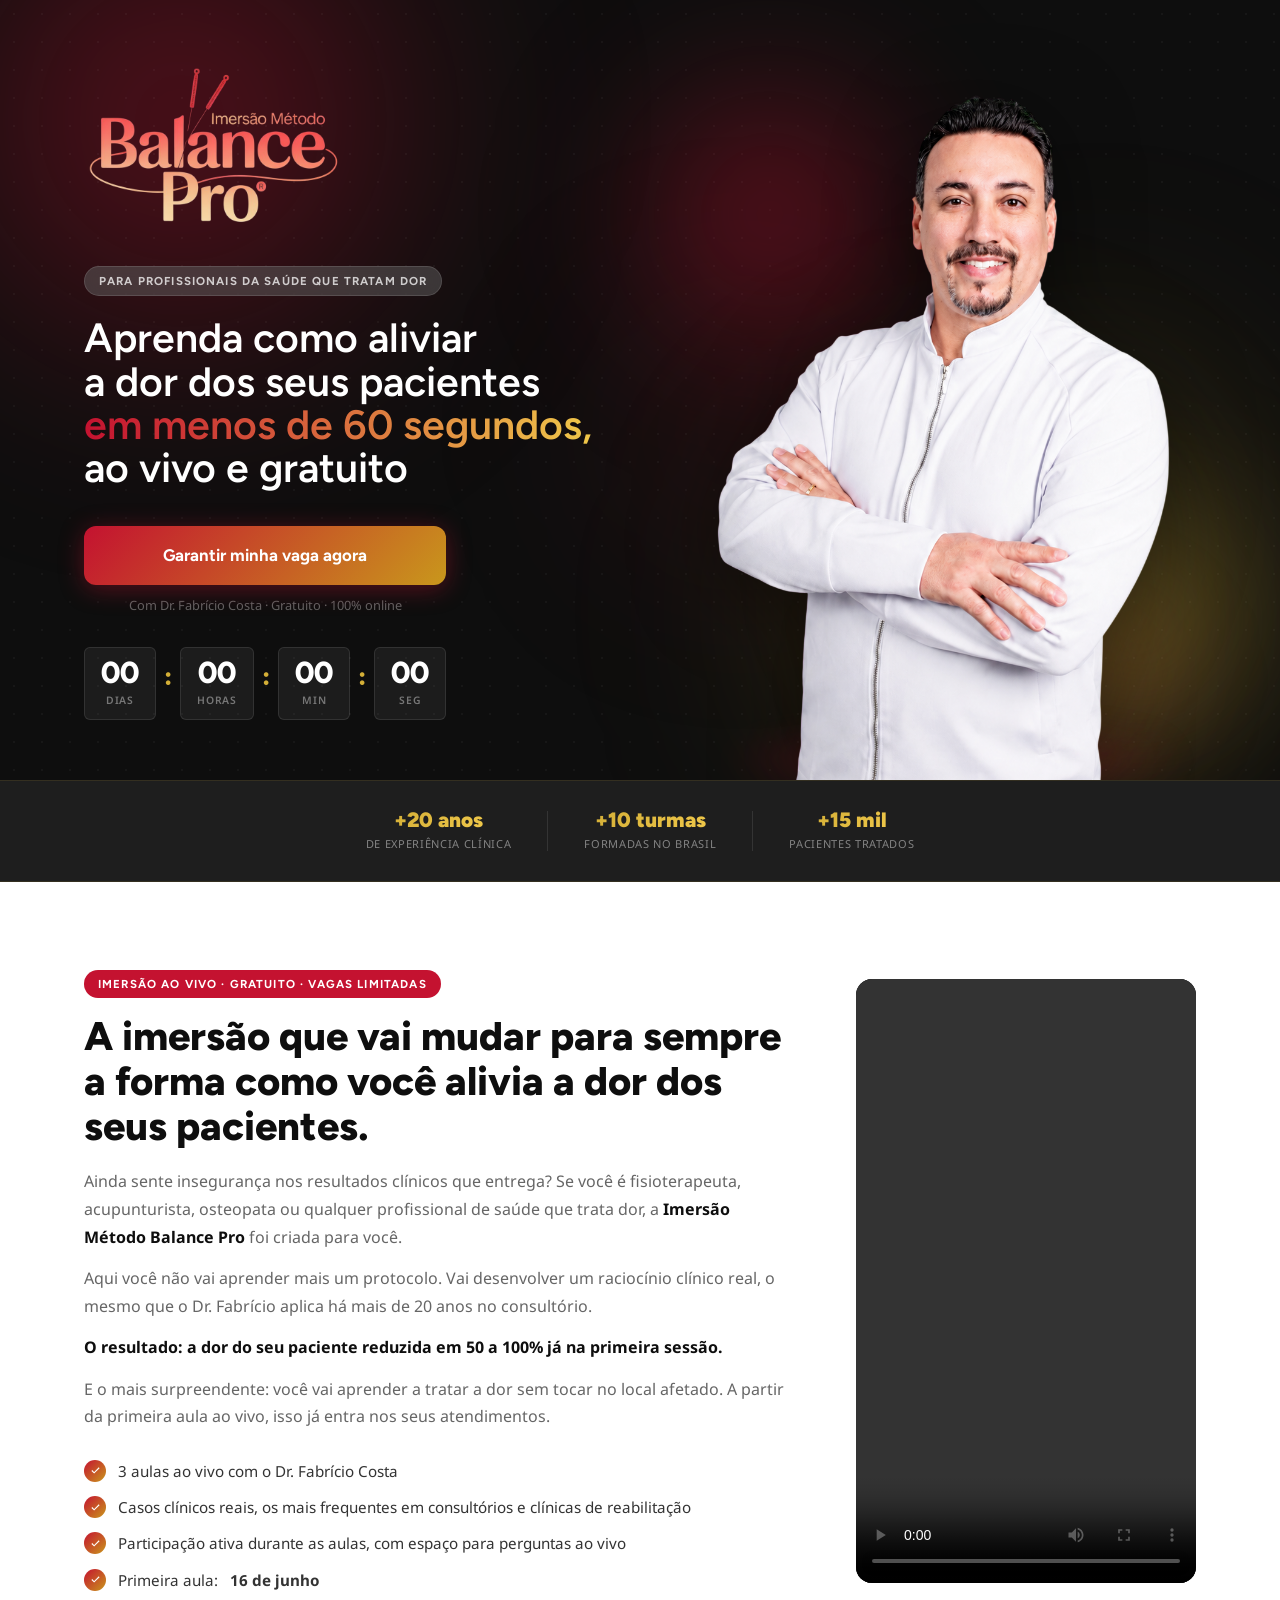
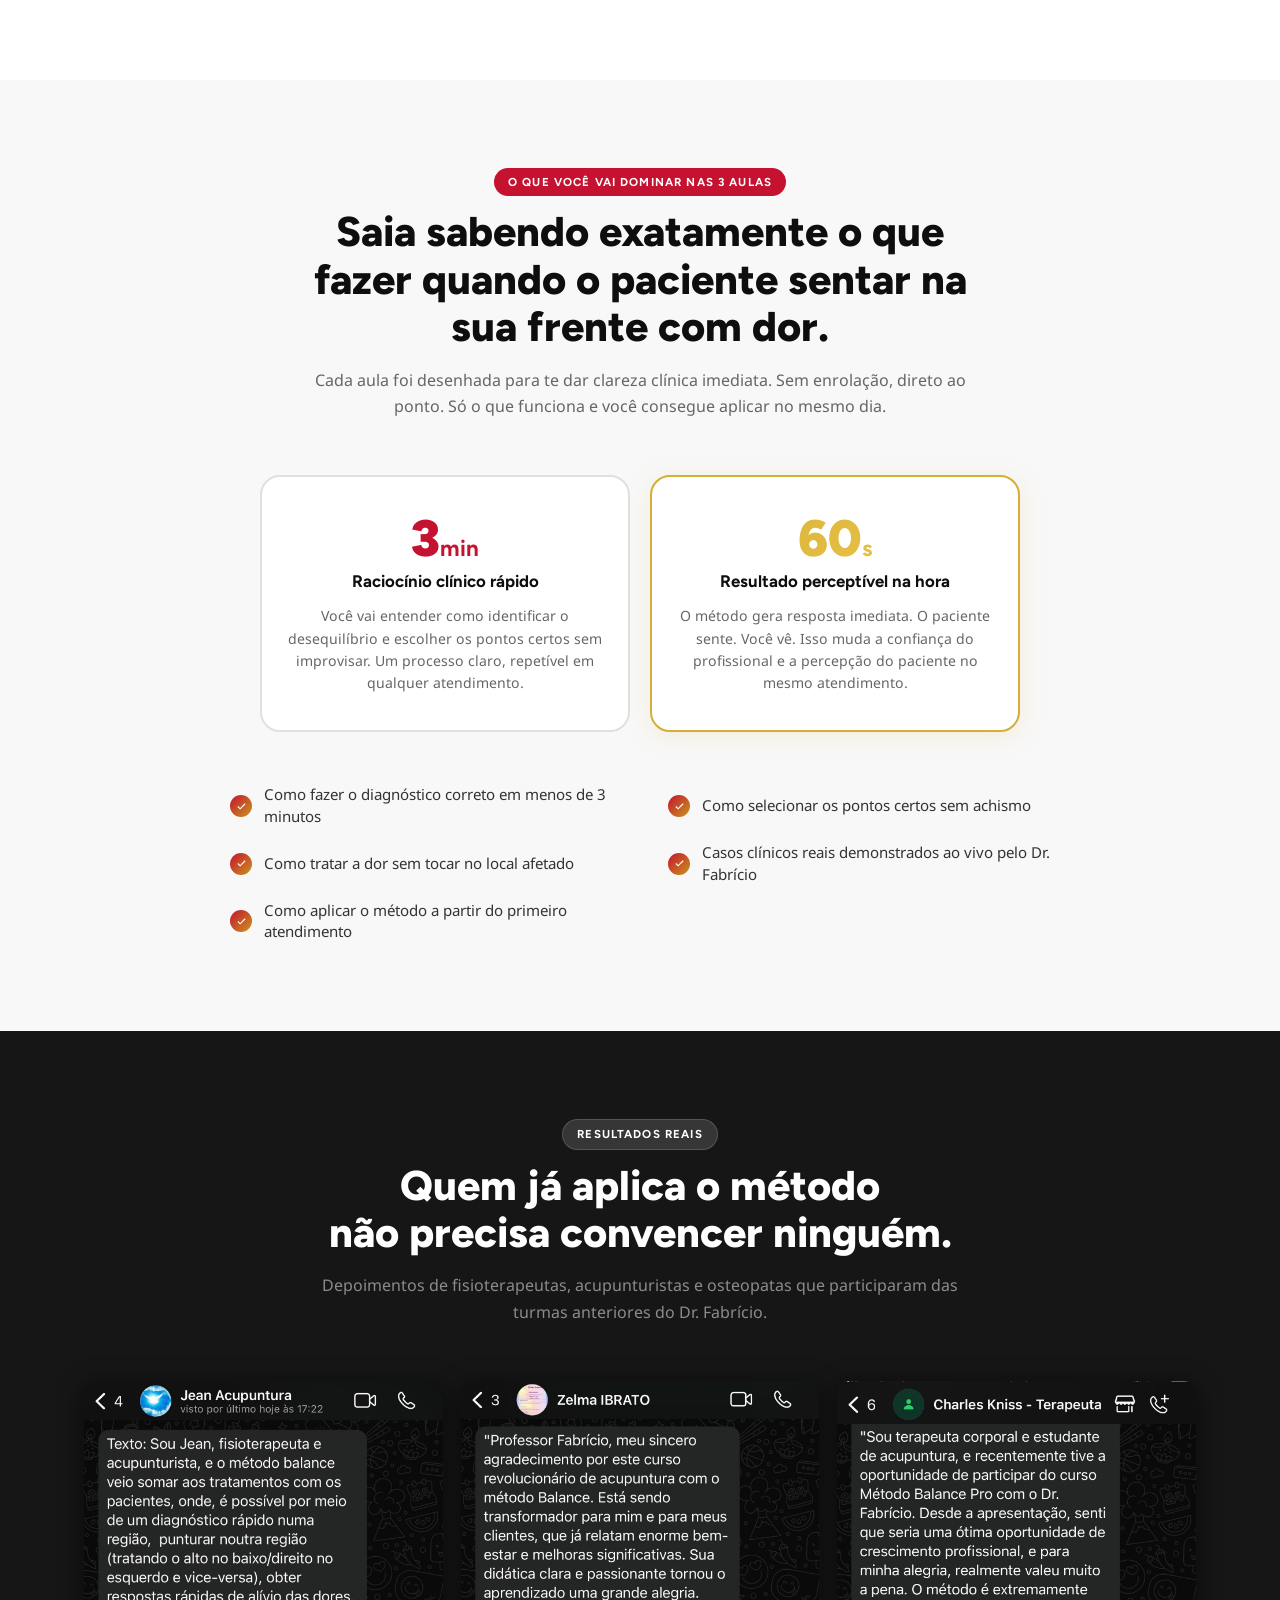
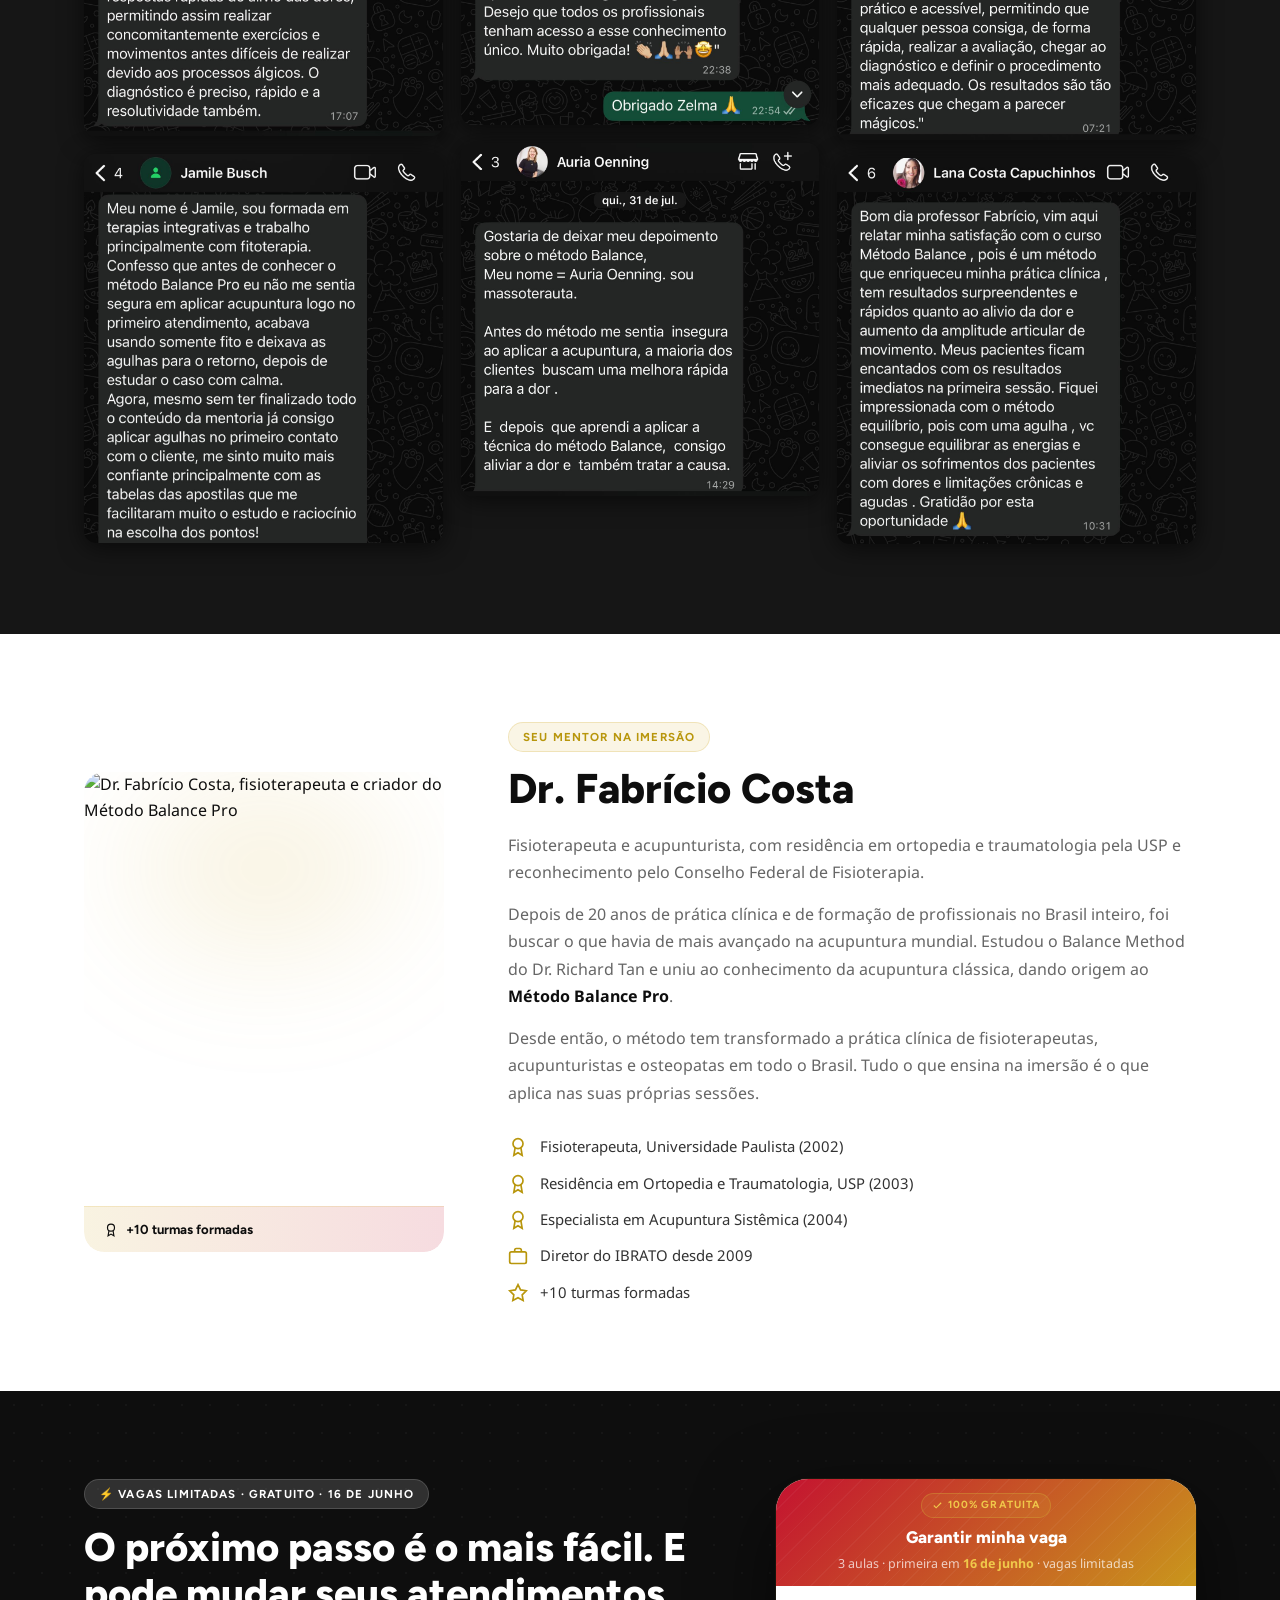
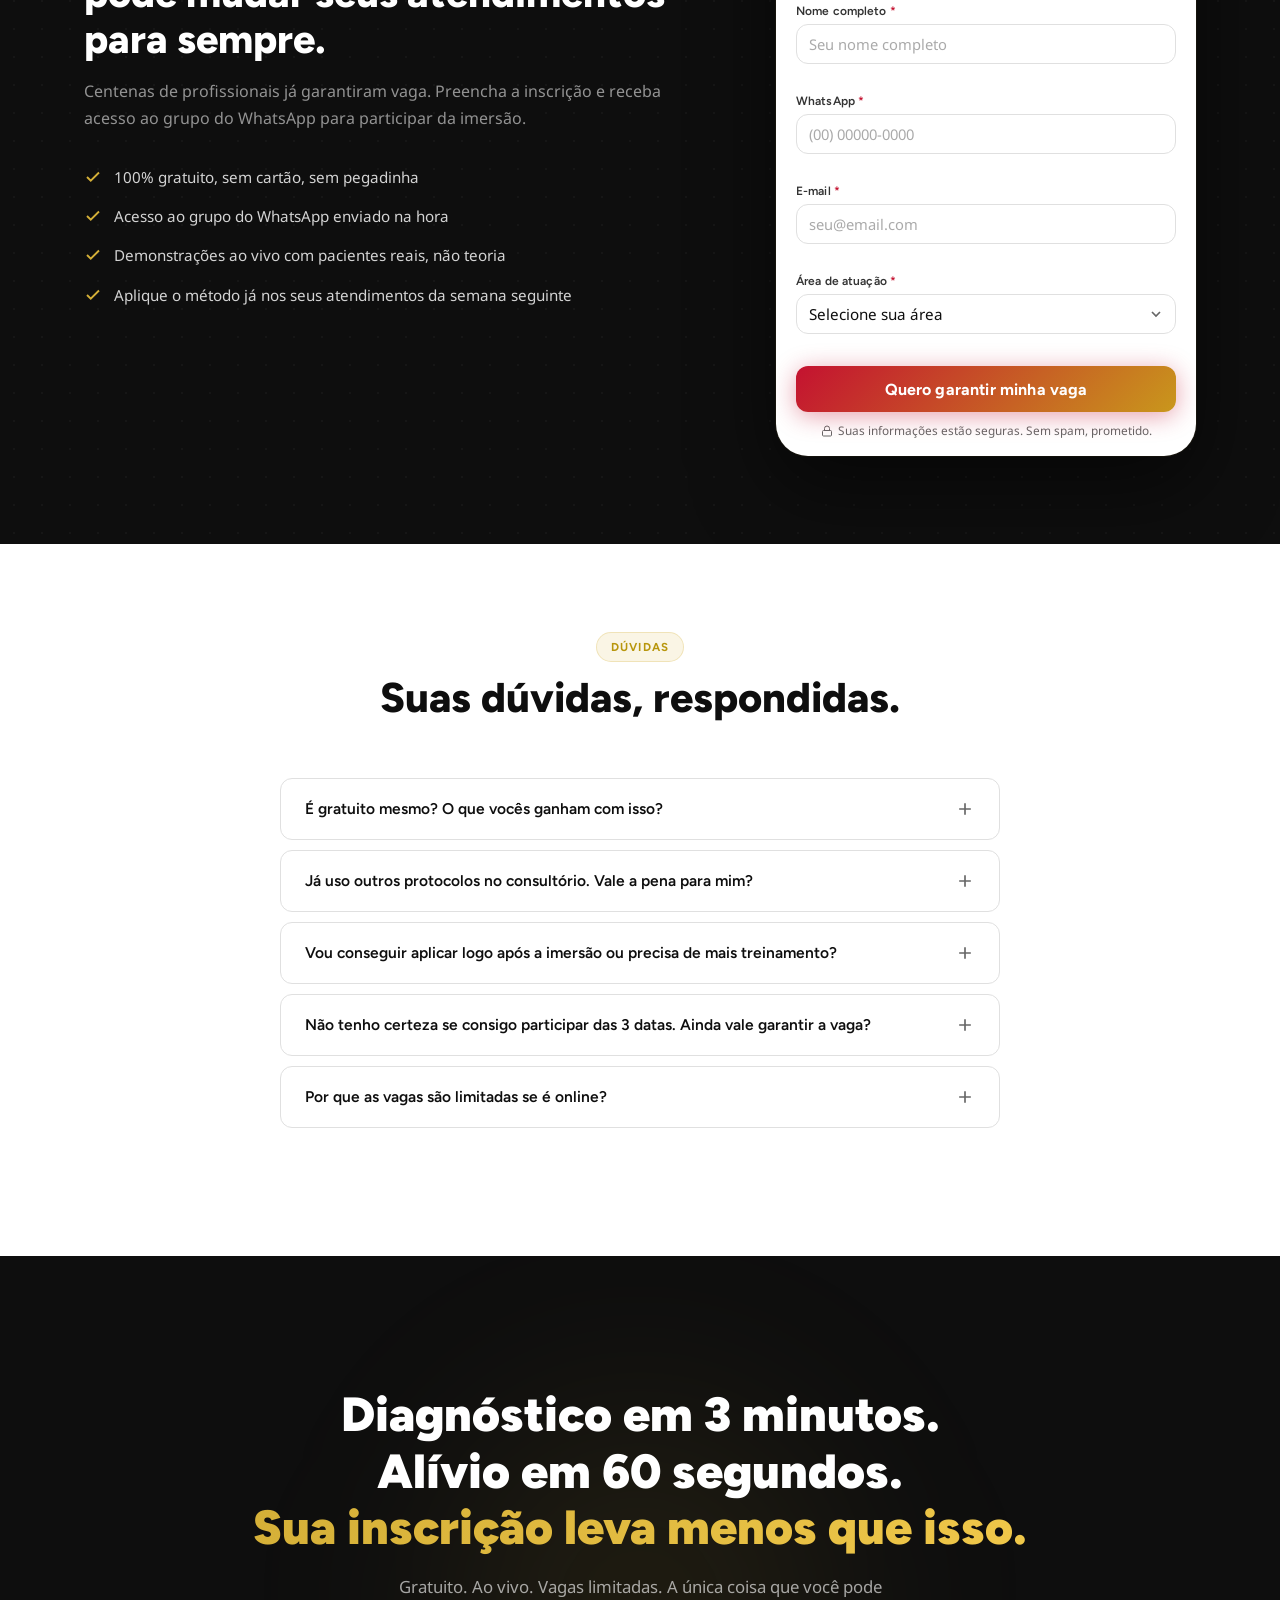
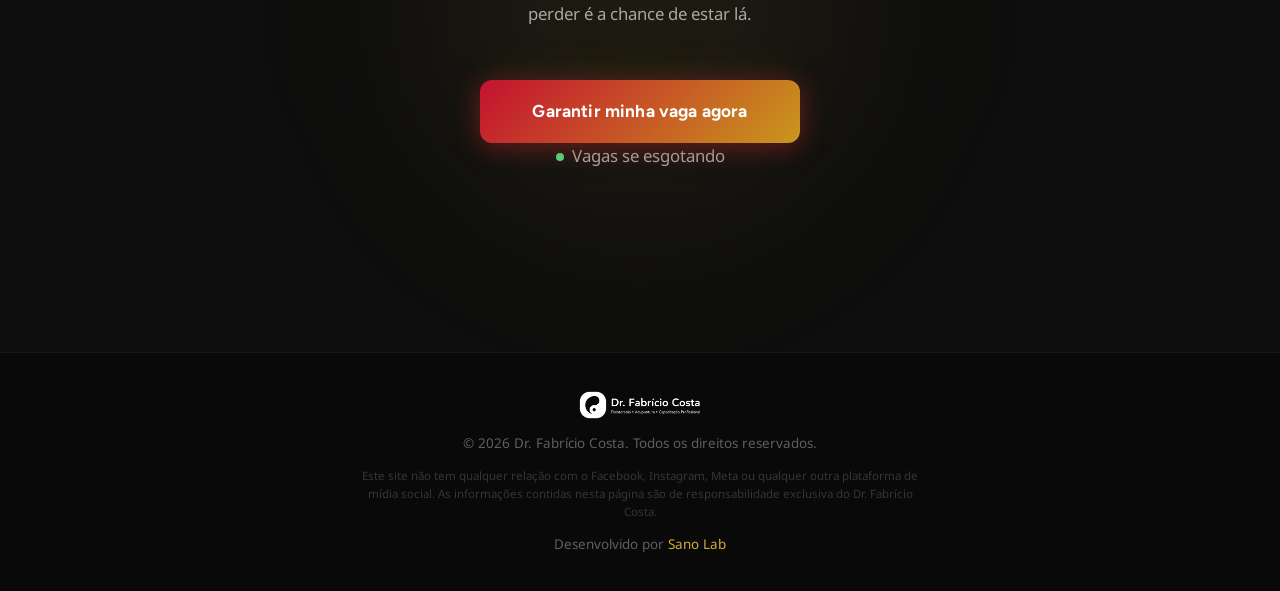
==== commit 8a69dfe3: "Substitui placeholder pelo vídeo real da imersão na seção sobre Co-Authored-By: Claude Sonnet 4.6 <n" ====
--- a/imersao.html
+++ b/imersao.html
@@ -167,14 +167,7 @@
         </div>
 
         <div class="im-about-video-wrap">
-          <div class="im-video-placeholder" aria-label="Vídeo de apresentação do Dr. Fabrício Costa">
-            <div class="im-video-inner">
-              <div class="im-video-icon" aria-hidden="true">
-                <svg viewBox="0 0 24 24" fill="none" stroke="currentColor" stroke-width="1.5"><circle cx="12" cy="12" r="10"/><polygon points="10 8 16 12 10 16 10 8" fill="currentColor" stroke="none"/></svg>
-              </div>
-              <p class="im-video-label">Vídeo do Dr. Fabrício<br><span>Substituir pelo link do vídeo</span></p>
-            </div>
-          </div>
+          <video class="im-video" src="video/imersão.mp4" controls playsinline preload="metadata" aria-label="Vídeo de apresentação da Imersão Método Balance Pro"></video>
         </div>
 
       </div>
--- a/css/imersao.css
+++ b/css/imersao.css
@@ -788,6 +788,14 @@
 
 /* Vídeo 9:16 */
 .im-about-video-wrap { width: 100%; }
+.im-video {
+  display: block;
+  width: 100%;
+  aspect-ratio: 9 / 16;
+  border-radius: 16px;
+  background: #000;
+  object-fit: cover;
+}
 
 .im-video-placeholder {
   aspect-ratio: 9 / 16;
